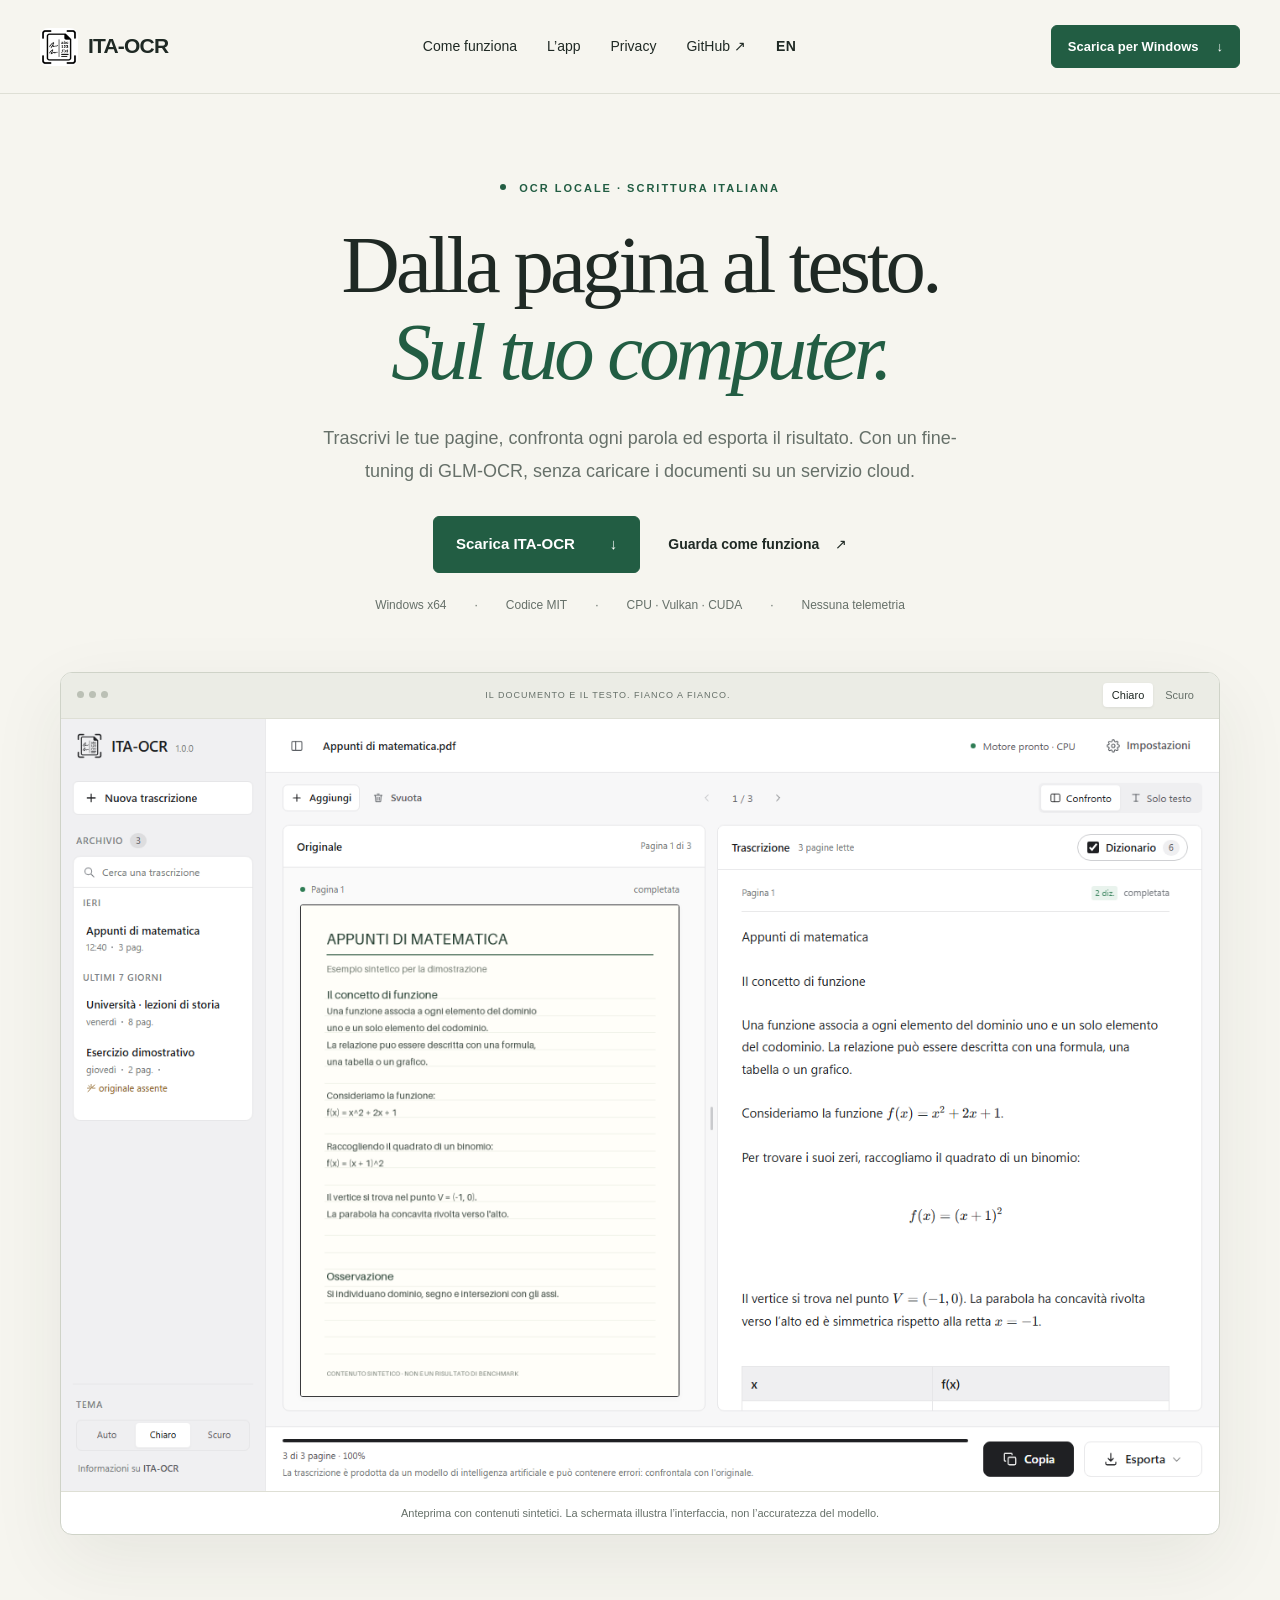
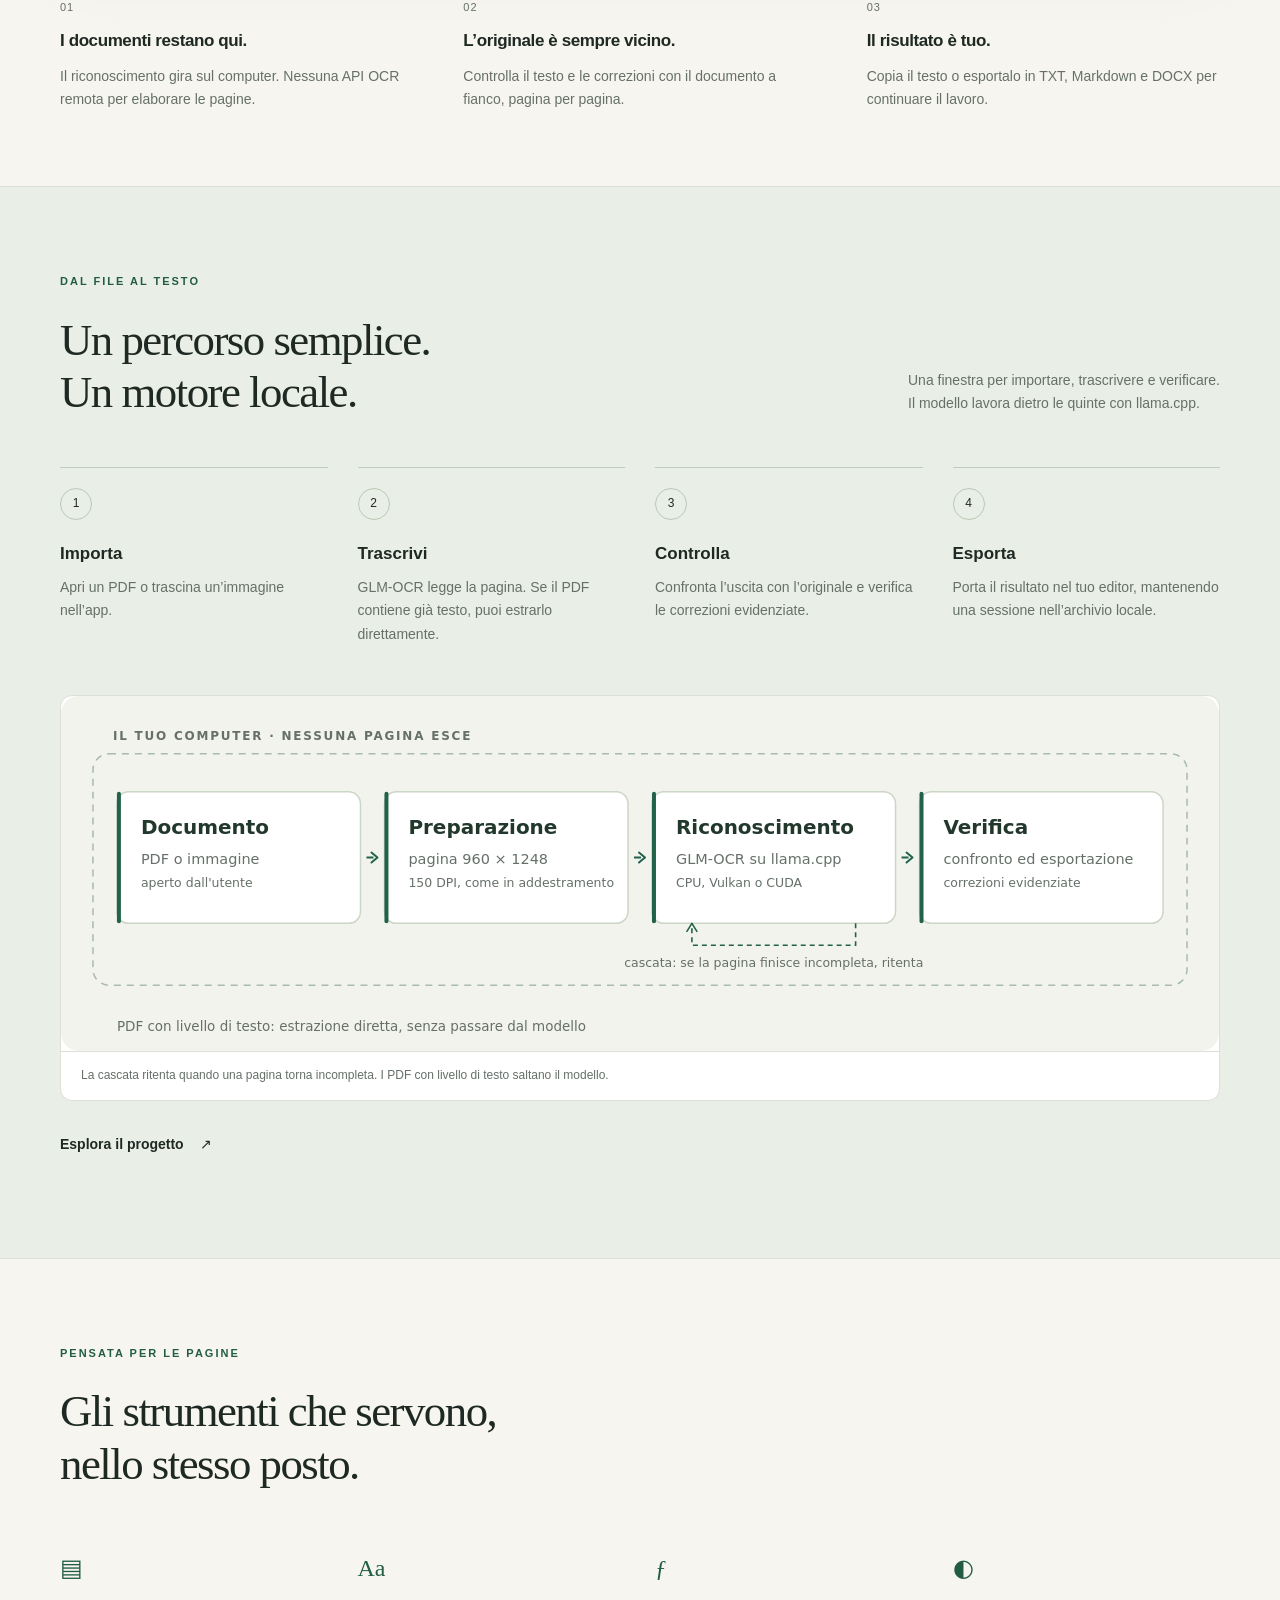
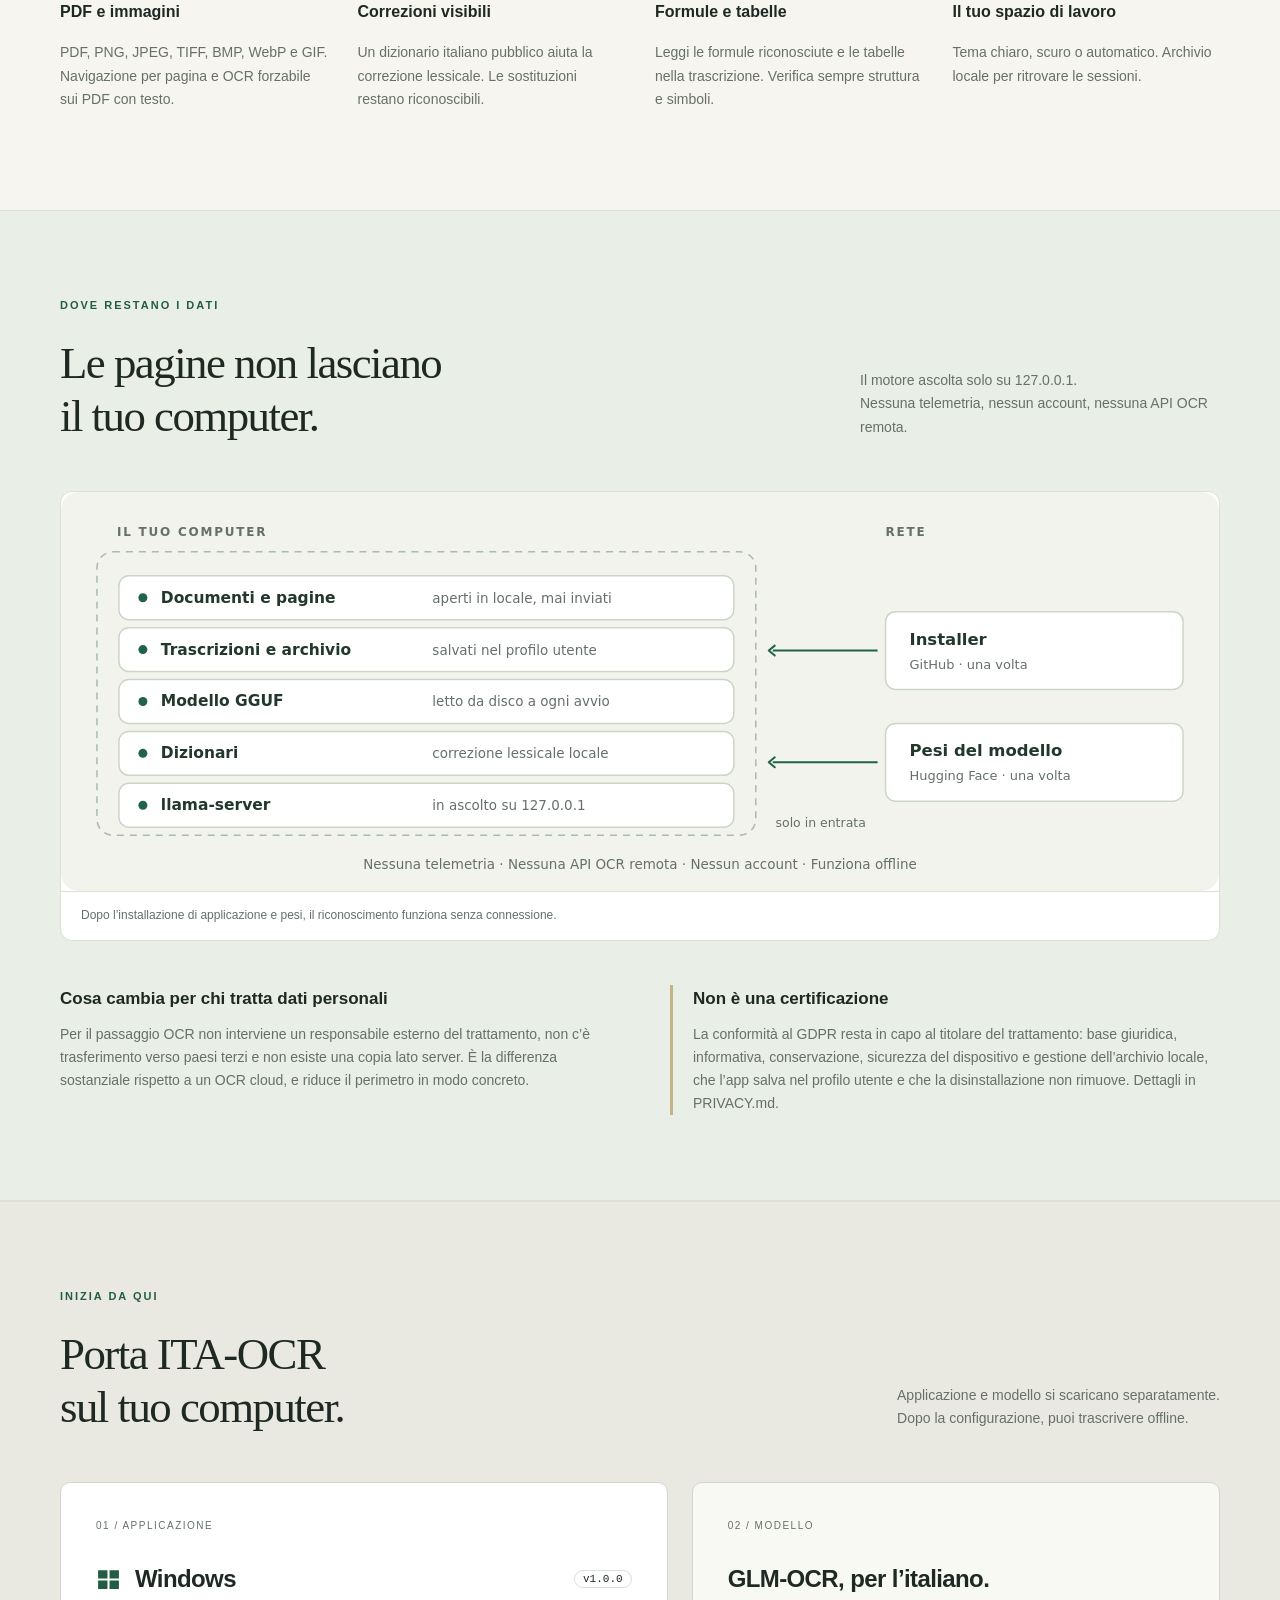
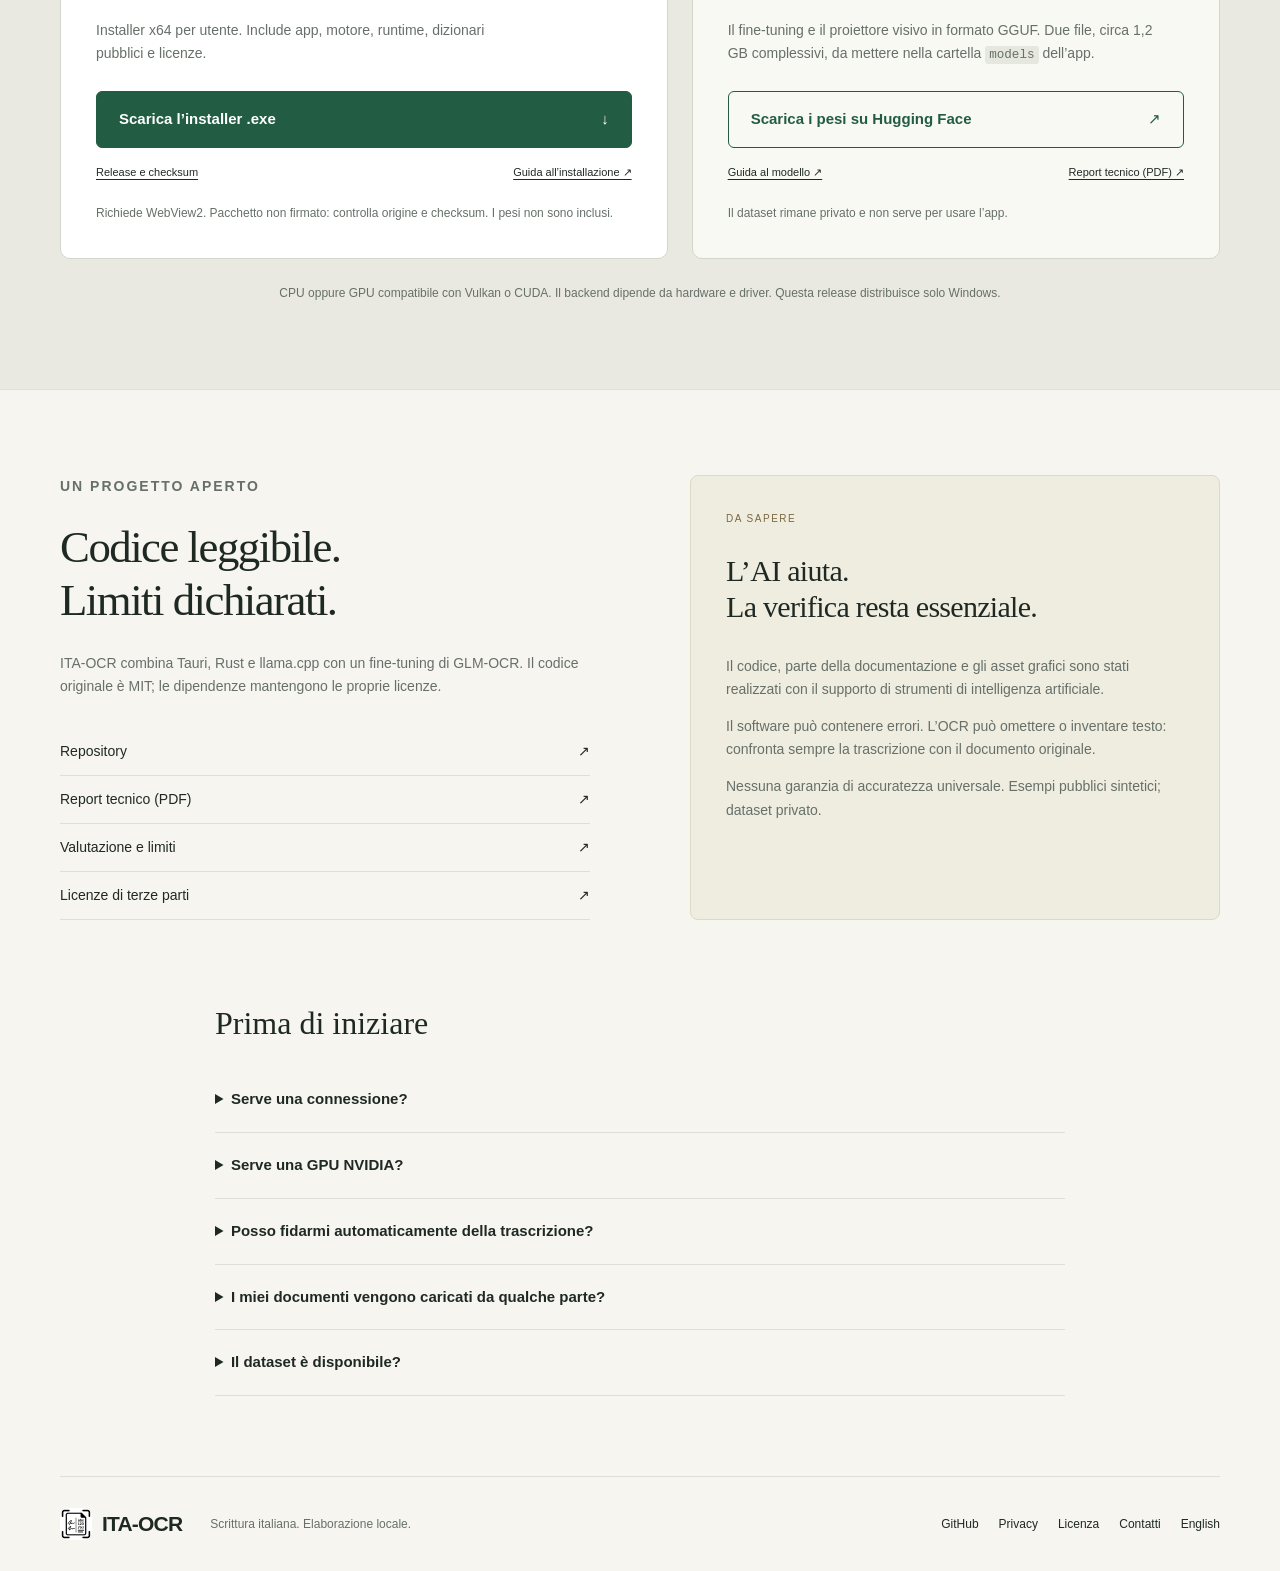
==== docs/index.html @ 2453d7a9 "Aggiunge l'inglese e gli schemi generati Ogni documento ha ora la lingua gemella. genera-diagrammi.p" ====
<!doctype html>
<html lang="it">
<head>
  <meta charset="utf-8">
  <meta name="viewport" content="width=device-width, initial-scale=1">
  <meta name="description" content="ITA-OCR trascrive la scrittura italiana sul tuo computer. App Windows, inferenza locale con GLM-OCR, confronto ed esportazione.">
  <meta name="theme-color" content="#f6f5ef">
  <meta property="og:title" content="ITA-OCR — Dalla pagina al testo">
  <meta property="og:description" content="OCR per la scrittura italiana. Elaborazione locale, confronto con l'originale e download Windows.">
  <meta property="og:image" content="https://GioOtto.github.io/ITA-OCR/assets/social.png">
  <meta property="og:type" content="website">
  <link rel="canonical" href="https://GioOtto.github.io/ITA-OCR/">
  <link rel="alternate" hreflang="it" href="https://GioOtto.github.io/ITA-OCR/">
  <link rel="alternate" hreflang="en" href="https://GioOtto.github.io/ITA-OCR/en/">
  <link rel="icon" type="image/png" href="assets/logo.png">
  <link rel="stylesheet" href="style.css">
  <title>ITA-OCR — Dalla pagina al testo</title>
  <script src="site.js" defer></script>
</head>
<body>
  <a class="skip" href="#contenuto">Vai al contenuto</a>
  <header class="header">
    <a class="brand" href="#" aria-label="ITA-OCR, inizio"><img src="assets/logo.png" width="38" height="38" alt="">ITA-OCR</a>
    <nav aria-label="Navigazione principale"><a href="#come-funziona">Come funziona</a><a href="#caratteristiche">L’app</a><a href="#privacy">Privacy</a><a href="https://github.com/GioOtto/ITA-OCR">GitHub <span aria-hidden="true">↗</span></a><a class="lingua" href="en/" hreflang="en" lang="en">EN</a></nav>
    <a class="button small" href="#download">Scarica per Windows <span aria-hidden="true">↓</span></a>
  </header>
  <main id="contenuto">
    <section class="hero wrap">
      <div class="eyebrow"><span class="dot"></span> OCR LOCALE · SCRITTURA ITALIANA</div>
      <h1>Dalla pagina al testo.<br><em>Sul tuo computer.</em></h1>
      <p class="intro">Trascrivi le tue pagine, confronta ogni parola ed esporta il risultato.
        Con un fine-tuning di GLM-OCR, senza caricare i documenti su un servizio cloud.</p>
      <div class="actions"><a class="button" href="#download">Scarica ITA-OCR <span aria-hidden="true">↓</span></a><a class="text-link" href="#come-funziona">Guarda come funziona <span aria-hidden="true">↗</span></a></div>
      <div class="hero-notes"><span>Windows x64</span><span>Codice MIT</span><span>CPU · Vulkan · CUDA</span><span>Nessuna telemetria</span></div>
      <figure class="showcase">
        <div class="frame-top"><span><i></i><i></i><i></i></span><span>IL DOCUMENTO E IL TESTO. FIANCO A FIANCO.</span><div class="theme-switch" role="group" aria-label="Tema della schermata"><button data-preview="light" aria-pressed="true">Chiaro</button><button data-preview="dark" aria-pressed="false">Scuro</button></div></div>
        <img id="app-preview" src="assets/app-light.png" width="1380" height="920" alt="Interfaccia ITA-OCR con un documento sintetico e la sua trascrizione affiancati" fetchpriority="high">
        <figcaption>Anteprima con contenuti sintetici. La schermata illustra l’interfaccia, non l’accuratezza del modello.</figcaption>
      </figure>
    </section>
    <section class="principles wrap" aria-label="In breve">
      <div><span class="number">01</span><h2>I documenti restano qui.</h2><p>Il riconoscimento gira sul computer. Nessuna API OCR remota per elaborare le pagine.</p></div>
      <div><span class="number">02</span><h2>L’originale è sempre vicino.</h2><p>Controlla il testo e le correzioni con il documento a fianco, pagina per pagina.</p></div>
      <div><span class="number">03</span><h2>Il risultato è tuo.</h2><p>Copia il testo o esportalo in TXT, Markdown e DOCX per continuare il lavoro.</p></div>
    </section>
    <section class="section process" id="come-funziona">
      <div class="wrap"><div class="section-heading"><div><p class="eyebrow">DAL FILE AL TESTO</p><h2>Un percorso semplice.<br>Un motore locale.</h2></div><p>Una finestra per importare, trascrivere e verificare.<br>Il modello lavora dietro le quinte con llama.cpp.</p></div>
      <ol class="steps"><li><span>1</span><h3>Importa</h3><p>Apri un PDF o trascina un’immagine nell’app.</p></li><li><span>2</span><h3>Trascrivi</h3><p>GLM-OCR legge la pagina. Se il PDF contiene già testo, puoi estrarlo direttamente.</p></li><li><span>3</span><h3>Controlla</h3><p>Confronta l’uscita con l’originale e verifica le correzioni evidenziate.</p></li><li><span>4</span><h3>Esporta</h3><p>Porta il risultato nel tuo editor, mantenendo una sessione nell’archivio locale.</p></li></ol>
      <figure class="schema">
        <img src="assets/pipeline-it-light.svg" width="1160" height="356" alt="Pipeline locale: documento, preparazione della pagina a 960 per 1248 punti, riconoscimento con GLM-OCR su llama.cpp con cascata di tentativi, verifica ed esportazione. Tutto avviene sul computer dell'utente." loading="lazy">
        <figcaption>La cascata ritenta quando una pagina torna incompleta. I PDF con livello di testo saltano il modello.</figcaption>
      </figure>
      <p style="margin-top:30px"><a class="text-link" href="https://github.com/GioOtto/ITA-OCR#come-funziona">Esplora il progetto <span aria-hidden="true">↗</span></a></p></div>
    </section>
    <section class="section wrap" id="caratteristiche">
      <div class="section-heading"><div><p class="eyebrow">PENSATA PER LE PAGINE</p><h2>Gli strumenti che servono,<br>nello stesso posto.</h2></div></div>
      <div class="features"><article><span class="feature-icon" aria-hidden="true">▤</span><h3>PDF e immagini</h3><p>PDF, PNG, JPEG, TIFF, BMP, WebP e GIF. Navigazione per pagina e OCR forzabile sui PDF con testo.</p></article><article><span class="feature-icon" aria-hidden="true">Aa</span><h3>Correzioni visibili</h3><p>Un dizionario italiano pubblico aiuta la correzione lessicale. Le sostituzioni restano riconoscibili.</p></article><article><span class="feature-icon" aria-hidden="true">ƒ</span><h3>Formule e tabelle</h3><p>Leggi le formule riconosciute e le tabelle nella trascrizione. Verifica sempre struttura e simboli.</p></article><article><span class="feature-icon" aria-hidden="true">◐</span><h3>Il tuo spazio di lavoro</h3><p>Tema chiaro, scuro o automatico. Archivio locale per ritrovare le sessioni.</p></article></div>
    </section>
    <section class="section privacy-section" id="privacy"><div class="wrap">
      <div class="section-heading"><div><p class="eyebrow">DOVE RESTANO I DATI</p><h2>Le pagine non lasciano<br>il tuo computer.</h2></div><p>Il motore ascolta solo su 127.0.0.1.<br>Nessuna telemetria, nessun account, nessuna API OCR remota.</p></div>
      <figure class="schema">
        <img src="assets/privacy-it-light.svg" width="1160" height="400" alt="Documenti, trascrizioni, archivio, modello GGUF e dizionari restano sul computer. Dalla rete arrivano soltanto l'installer da GitHub e i pesi del modello da Hugging Face, una volta sola." loading="lazy">
        <figcaption>Dopo l’installazione di applicazione e pesi, il riconoscimento funziona senza connessione.</figcaption>
      </figure>
      <div class="privacy-grid">
        <div><h3>Cosa cambia per chi tratta dati personali</h3><p>Per il passaggio OCR non interviene un responsabile esterno del trattamento, non c’è trasferimento verso paesi terzi e non esiste una copia lato server. È la differenza sostanziale rispetto a un OCR cloud, e riduce il perimetro in modo concreto.</p></div>
        <div class="nota"><h3>Non è una certificazione</h3><p>La conformità al GDPR resta in capo al titolare del trattamento: base giuridica, informativa, conservazione, sicurezza del dispositivo e gestione dell’archivio locale, che l’app salva nel profilo utente e che la disinstallazione non rimuove. Dettagli in <a href="https://github.com/GioOtto/ITA-OCR/blob/main/PRIVACY.md">PRIVACY.md</a>.</p></div>
      </div>
    </div></section>
    <section class="section download-section" id="download"><div class="wrap">
      <div class="section-heading"><div><p class="eyebrow">INIZIA DA QUI</p><h2>Porta ITA-OCR<br>sul tuo computer.</h2></div><p>Applicazione e modello si scaricano separatamente.<br>Dopo la configurazione, puoi trascrivere offline.</p></div>
      <div class="download-grid"><article class="download-card primary"><div class="card-label">01 / APPLICAZIONE</div><div class="platform"><svg viewBox="0 0 24 24" aria-hidden="true"><path d="M2 3h9v8H2zm11 0h9v8h-9zM2 13h9v8H2zm11 0h9v8h-9z"/></svg><h3>Windows</h3><span class="version">v1.0.0</span></div><p>Installer x64 per utente. Include app, motore, runtime, dizionari pubblici e licenze.</p><a class="button" href="https://github.com/GioOtto/ITA-OCR/releases/latest/download/ITA-OCR-setup_v1.0.0.exe">Scarica l’installer .exe <span aria-hidden="true">↓</span></a><div class="download-links"><a href="https://github.com/GioOtto/ITA-OCR/releases/latest">Release e checksum</a><a href="https://github.com/GioOtto/ITA-OCR/blob/main/docs/INSTALLAZIONE.md">Guida all’installazione ↗</a></div><p class="fine-print">Richiede WebView2. Pacchetto non firmato: controlla origine e checksum. I pesi non sono inclusi.</p></article>
      <article class="download-card"><div class="card-label">02 / MODELLO</div><h3>GLM-OCR, per l’italiano.</h3><p>Il fine-tuning e il proiettore visivo in formato GGUF. Due file, circa 1,2 GB complessivi, da mettere nella cartella <code>models</code> dell’app.</p><a class="button outline" href="https://huggingface.co/ueuegio/ITA-OCR">Scarica i pesi su Hugging Face <span aria-hidden="true">↗</span></a><div class="download-links"><a href="https://github.com/GioOtto/ITA-OCR/blob/main/docs/MODELLO.md">Guida al modello ↗</a><a href="https://github.com/GioOtto/ITA-OCR/blob/main/docs/assets/ITA-OCR-report-tecnico.pdf">Report tecnico (PDF) ↗</a></div><p class="fine-print">Il dataset rimane privato e non serve per usare l’app.</p></article></div>
      <p class="system-note">CPU oppure GPU compatibile con Vulkan o CUDA. Il backend dipende da hardware e driver. Questa release distribuisce solo Windows.</p>
    </div></section>
    <section class="section wrap research"><div><p class="eyebrow">UN PROGETTO APERTO</p><h2>Codice leggibile.<br>Limiti dichiarati.</h2><p>ITA-OCR combina Tauri, Rust e llama.cpp con un fine-tuning di GLM-OCR. Il codice originale è MIT; le dipendenze mantengono le proprie licenze.</p><div class="resource-links"><a href="https://github.com/GioOtto/ITA-OCR">Repository <span>↗</span></a><a href="https://github.com/GioOtto/ITA-OCR/blob/main/docs/assets/ITA-OCR-report-tecnico.pdf">Report tecnico (PDF) <span>↗</span></a><a href="https://github.com/GioOtto/ITA-OCR/blob/main/BENCHMARKS.md">Valutazione e limiti <span>↗</span></a><a href="https://github.com/GioOtto/ITA-OCR/blob/main/TERZE-PARTI.md">Licenze di terze parti <span>↗</span></a></div></div><aside class="caveat"><span class="card-label">DA SAPERE</span><h3>L’AI aiuta.<br>La verifica resta essenziale.</h3><p>Il codice, parte della documentazione e gli asset grafici sono stati realizzati con il supporto di strumenti di intelligenza artificiale.</p><p>Il software può contenere errori. L’OCR può omettere o inventare testo: confronta sempre la trascrizione con il documento originale.</p><p class="fine-print">Nessuna garanzia di accuratezza universale. Esempi pubblici sintetici; dataset privato.</p></aside></section>
    <section class="faq wrap"><h2>Prima di iniziare</h2><details><summary>Serve una connessione?</summary><p>Per scaricare applicazione e pesi sì. Per elaborare i documenti con tutti i componenti installati, no. L’app esegue il riconoscimento localmente.</p></details><details><summary>Serve una GPU NVIDIA?</summary><p>No. Il motore può usare Vulkan su GPU compatibili oppure CPU. CUDA è un’opzione per hardware NVIDIA. Le prestazioni dipendono dalla configurazione.</p></details><details><summary>Posso fidarmi automaticamente della trascrizione?</summary><p>No. Scrittura difficile, formule e impaginazioni complesse possono causare errori. L’interfaccia affianca il risultato all’originale proprio per agevolare la verifica.</p></details><details><summary>I miei documenti vengono caricati da qualche parte?</summary><p>No. Il riconoscimento avviene sul computer e il motore ascolta solo sull’indirizzo di loopback. La rete serve a scaricare applicazione e pesi, una volta sola.</p></details><details><summary>Il dataset è disponibile?</summary><p>No. Il dataset resta privato e non è incluso nei download. Il codice dell’app e i pesi del modello hanno canali di distribuzione separati.</p></details></section>
  </main>
  <footer class="footer wrap"><a class="brand" href="#"><img src="assets/logo.png" alt="" width="32" height="32">ITA-OCR</a><p>Scrittura italiana. Elaborazione locale.</p><nav aria-label="Risorse"><a href="https://github.com/GioOtto/ITA-OCR">GitHub</a><a href="https://github.com/GioOtto/ITA-OCR/blob/main/PRIVACY.md">Privacy</a><a href="https://github.com/GioOtto/ITA-OCR/blob/main/LICENSE">Licenza</a><a href="mailto:giorgio.ottoboni@proton.me">Contatti</a><a href="en/" hreflang="en" lang="en">English</a></nav></footer>
</body>
</html>
---- docs/style.css ----
@charset "UTF-8";
:root{color-scheme:light;--paper:#f6f5ef;--ink:#1f2924;--muted:#667069;--green:#225d43;--line:#dedfd5;--white:#fff;--pale:#e9eee6;font-family:Inter,"Segoe UI",Arial,sans-serif;font-synthesis:none;scroll-behavior:smooth}
*{box-sizing:border-box}body{margin:0;background:var(--paper);color:var(--ink);line-height:1.65}a{color:inherit;text-decoration:none}a:hover{text-decoration:underline;text-underline-offset:4px}button{font:inherit;cursor:pointer}img{max-width:100%;height:auto}button:focus-visible,a:focus-visible,summary:focus-visible{outline:3px solid #bf7b2d;outline-offset:5px}.wrap{width:min(1160px,calc(100% - 64px));margin-inline:auto}.skip{position:absolute;left:20px;top:-100px;background:white;padding:10px;z-index:10}.skip:focus{top:10px}.header{max-width:1360px;padding:25px 40px;margin:auto;display:flex;align-items:center;justify-content:space-between;gap:24px;border-bottom:1px solid var(--line)}.brand{font-size:21px;font-weight:700;letter-spacing:-.8px;display:flex;align-items:center;gap:10px}.brand img{border-radius:8px}.header nav{display:flex;gap:30px;font-size:14px}.button{display:inline-flex;align-items:center;justify-content:space-between;gap:35px;background:var(--green);border:1px solid var(--green);border-radius:6px;padding:15px 22px;color:white;font-weight:600;font-size:15px;transition:background .2s,transform .2s}.button:hover{background:#174831;text-decoration:none;transform:translateY(-1px)}.button.small{padding:10px 16px;font-size:13px;gap:18px}.button.outline{background:transparent;color:var(--green)}.button.outline:hover{background:var(--pale)}.hero{padding-top:85px;text-align:center}.eyebrow{font-size:11px;font-weight:650;letter-spacing:2px;margin:0 0 23px;color:var(--green)}.dot{display:inline-block;width:6px;height:6px;background:var(--green);border-radius:50%;margin-right:8px;vertical-align:2px}h1,h2,h3,p{margin-top:0}h1{font-family:Georgia,"Times New Roman",serif;font-size:clamp(48px,6.3vw,82px);font-weight:400;letter-spacing:-3.8px;line-height:1.09;margin-bottom:26px}h1 em{font-weight:400;color:var(--green)}.intro{font-size:18px;line-height:1.8;max-width:650px;margin:0 auto 29px;color:var(--muted)}.actions{display:flex;gap:28px;justify-content:center;align-items:center}.text-link{font-size:14px;font-weight:600}.text-link span{margin-left:12px}.hero-notes{display:flex;justify-content:center;gap:28px;margin-top:23px;font-size:12px;color:var(--muted)}.hero-notes span+span:before{content:"·";margin-right:28px}.showcase{margin:56px 0 0;position:relative;box-shadow:0 25px 75px #24392b13;background:white;border:1px solid #cfd3c8;border-radius:12px;overflow:hidden;text-align:left}.frame-top{min-height:46px;display:flex;align-items:center;justify-content:space-between;padding:10px 16px;background:#ebece5;border-bottom:1px solid var(--line);font-size:9px;letter-spacing:1px;color:var(--muted);gap:12px}.frame-top i{display:inline-block;height:7px;width:7px;border-radius:50%;background:#bbc0b5;margin-right:5px}.theme-switch{display:flex;gap:3px}.theme-switch button{background:transparent;border:0;border-radius:4px;font-size:11px;padding:3px 9px;color:var(--muted)}.theme-switch button[aria-pressed=true]{background:white;color:var(--ink);box-shadow:0 1px 3px #0001}.showcase>img{width:100%;display:block}.showcase figcaption{text-align:center;padding:12px 20px;font-size:11px;color:var(--muted);border-top:1px solid var(--line)}.principles{display:grid;grid-template-columns:repeat(3,1fr);gap:50px;padding-top:58px;padding-bottom:75px}.number{font-size:11px;letter-spacing:1px;color:var(--muted)}.principles h2{font-size:17px;letter-spacing:-.4px;margin:8px 0 10px}.principles p{font-size:14px;color:var(--muted);margin-bottom:0}.section{padding-block:85px}.process{background:var(--pale);border-block:1px solid #dbe1d6}.section-heading{display:flex;align-items:flex-end;justify-content:space-between;gap:40px;margin-bottom:48px}.section-heading h2,.research h2{font:400 clamp(32px,3.5vw,46px)/1.18 Georgia,serif;letter-spacing:-1.5px;margin:0}.section-heading p:not(.eyebrow){font-size:14px;color:var(--muted);max-width:360px;margin-bottom:4px}.steps{list-style:none;padding:0;margin:0 0 35px;display:grid;grid-template-columns:repeat(4,1fr);gap:30px}.steps li{border-top:1px solid #bfcbbc;padding-top:20px}.steps span{display:grid;place-items:center;width:32px;height:32px;border:1px solid #bbc9b7;border-radius:50%;font-size:12px;margin-bottom:20px}.steps h3{font-size:17px;margin-bottom:8px}.steps p{font-size:14px;color:var(--muted)}.features{display:grid;grid-template-columns:repeat(4,1fr);gap:30px}.features article{padding-top:10px}.feature-icon{font-size:24px;color:var(--green);font-family:Georgia,serif;display:block;height:50px}.features h3{font-size:16px}.features p{font-size:14px;color:var(--muted)}.download-section{background:#eae9e1;border-block:1px solid var(--line)}.download-grid{display:grid;grid-template-columns:1.15fr 1fr;gap:24px}.download-card{background:#f9f9f3;border:1px solid #d2d7cc;border-radius:10px;padding:35px;display:flex;flex-direction:column;align-items:flex-start}.download-card.primary{background:white}.card-label{font-size:10px;letter-spacing:1.5px;color:var(--muted);margin-bottom:25px}.platform{display:flex;align-items:center;gap:14px;margin-bottom:20px;width:100%}.platform svg{width:25px;fill:var(--green)}.download-card h3{font-size:24px;letter-spacing:-.6px;margin-bottom:20px}.platform h3{margin:0}.version{font:11px monospace;margin-left:auto;border:1px solid var(--line);padding:2px 8px;border-radius:20px}.download-card>p:not(.fine-print){font-size:14px;color:var(--muted);max-width:430px;margin-bottom:25px}.download-card .button{width:100%;margin-top:auto}.download-links{font-size:11px;display:flex;justify-content:space-between;gap:10px;width:100%;margin-top:15px;text-decoration:underline;text-underline-offset:3px}.fine-print{font-size:12px;color:var(--muted);line-height:1.7}.download-card .fine-print{margin-top:22px;margin-bottom:0}.system-note{font-size:12px;text-align:center;color:var(--muted);margin:25px 0 0}.research{display:grid;grid-template-columns:1fr 1fr;gap:100px}.research h2{margin-bottom:25px}.research p{font-size:14px;color:var(--muted)}.resource-links{margin-top:30px}.resource-links a{display:flex;justify-content:space-between;padding:12px 0;border-bottom:1px solid var(--line);font-size:14px}.caveat{padding:35px;background:#efece0;border:1px solid #ded8c6;border-radius:8px}.caveat .card-label{display:block;color:#7a6940}.caveat h3{font:400 30px/1.2 Georgia,serif;letter-spacing:-.7px}.faq{padding-bottom:80px;max-width:850px}.faq h2{font:400 32px Georgia,serif;margin-bottom:25px}.faq details{border-bottom:1px solid var(--line);padding:20px 0}.faq summary{cursor:pointer;font-size:15px;font-weight:600}.faq details p{margin:16px 0 0;color:var(--muted);font-size:14px}.footer{display:flex;align-items:center;gap:28px;padding-block:30px;border-top:1px solid var(--line);font-size:12px}.footer p{color:var(--muted);margin:0}.footer nav{margin-left:auto;display:flex;gap:20px}code{font-size:.9em;background:#e6e8df;border-radius:3px;padding:2px 4px}
@media(max-width:850px){.header{padding:20px 24px}.header nav{gap:18px}.header .small{display:none}.wrap{width:calc(100% - 40px)}.hero{padding-top:60px}h1{letter-spacing:-2px}.section-heading{align-items:flex-start;flex-direction:column;gap:24px}.section{padding-block:60px}.principles{gap:25px}.steps,.features{grid-template-columns:repeat(2,1fr)}.research{gap:35px}.download-card{padding:25px}.footer{flex-wrap:wrap}.footer nav{margin-left:0;width:100%}}
@media(max-width:560px){.header nav a:first-child{display:none}.header nav{font-size:12px;gap:16px}.brand{font-size:19px}.hero{padding-top:44px}h1{font-size:46px}.intro{font-size:16px}.actions{flex-direction:column;gap:18px}.hero-notes{gap:12px;font-size:10px}.hero-notes span+span:before{margin-right:12px}.frame-top>span:nth-child(2){display:none}.showcase{margin-top:36px}.showcase figcaption{font-size:10px}.principles{grid-template-columns:1fr;gap:25px;padding-block:38px}.principles>div{border-bottom:1px solid var(--line);padding-bottom:20px}.download-grid,.research{grid-template-columns:1fr}.steps,.features{gap:20px}.download-card .button{font-size:13px;padding:13px 15px;gap:15px}.section-heading h2,.research h2{font-size:35px}.footer nav{flex-wrap:wrap}.caveat{padding:26px}}
@media(prefers-reduced-motion:reduce){:root{scroll-behavior:auto}.button{transition:none}}
.schema{margin:0;border:1px solid var(--line);border-radius:12px;overflow:hidden;background:var(--white)}
.schema img{display:block;width:100%}
.schema figcaption{padding:14px 20px;font-size:12px;color:var(--muted);border-top:1px solid var(--line)}
.privacy-section{background:var(--pale);border-block:1px solid #dbe1d6}
.privacy-grid{display:grid;grid-template-columns:1fr 1fr;gap:60px;margin-top:44px;align-items:start}
.privacy-grid h3{font-size:17px;margin:0 0 10px}
.privacy-grid p{font-size:14px;color:var(--muted);margin-bottom:0}
.privacy-grid .nota{border-left:3px solid #c3b48a;padding-left:20px}
.lingua{font-weight:600;letter-spacing:.5px}
@media(max-width:850px){.privacy-grid{grid-template-columns:1fr;gap:28px}}
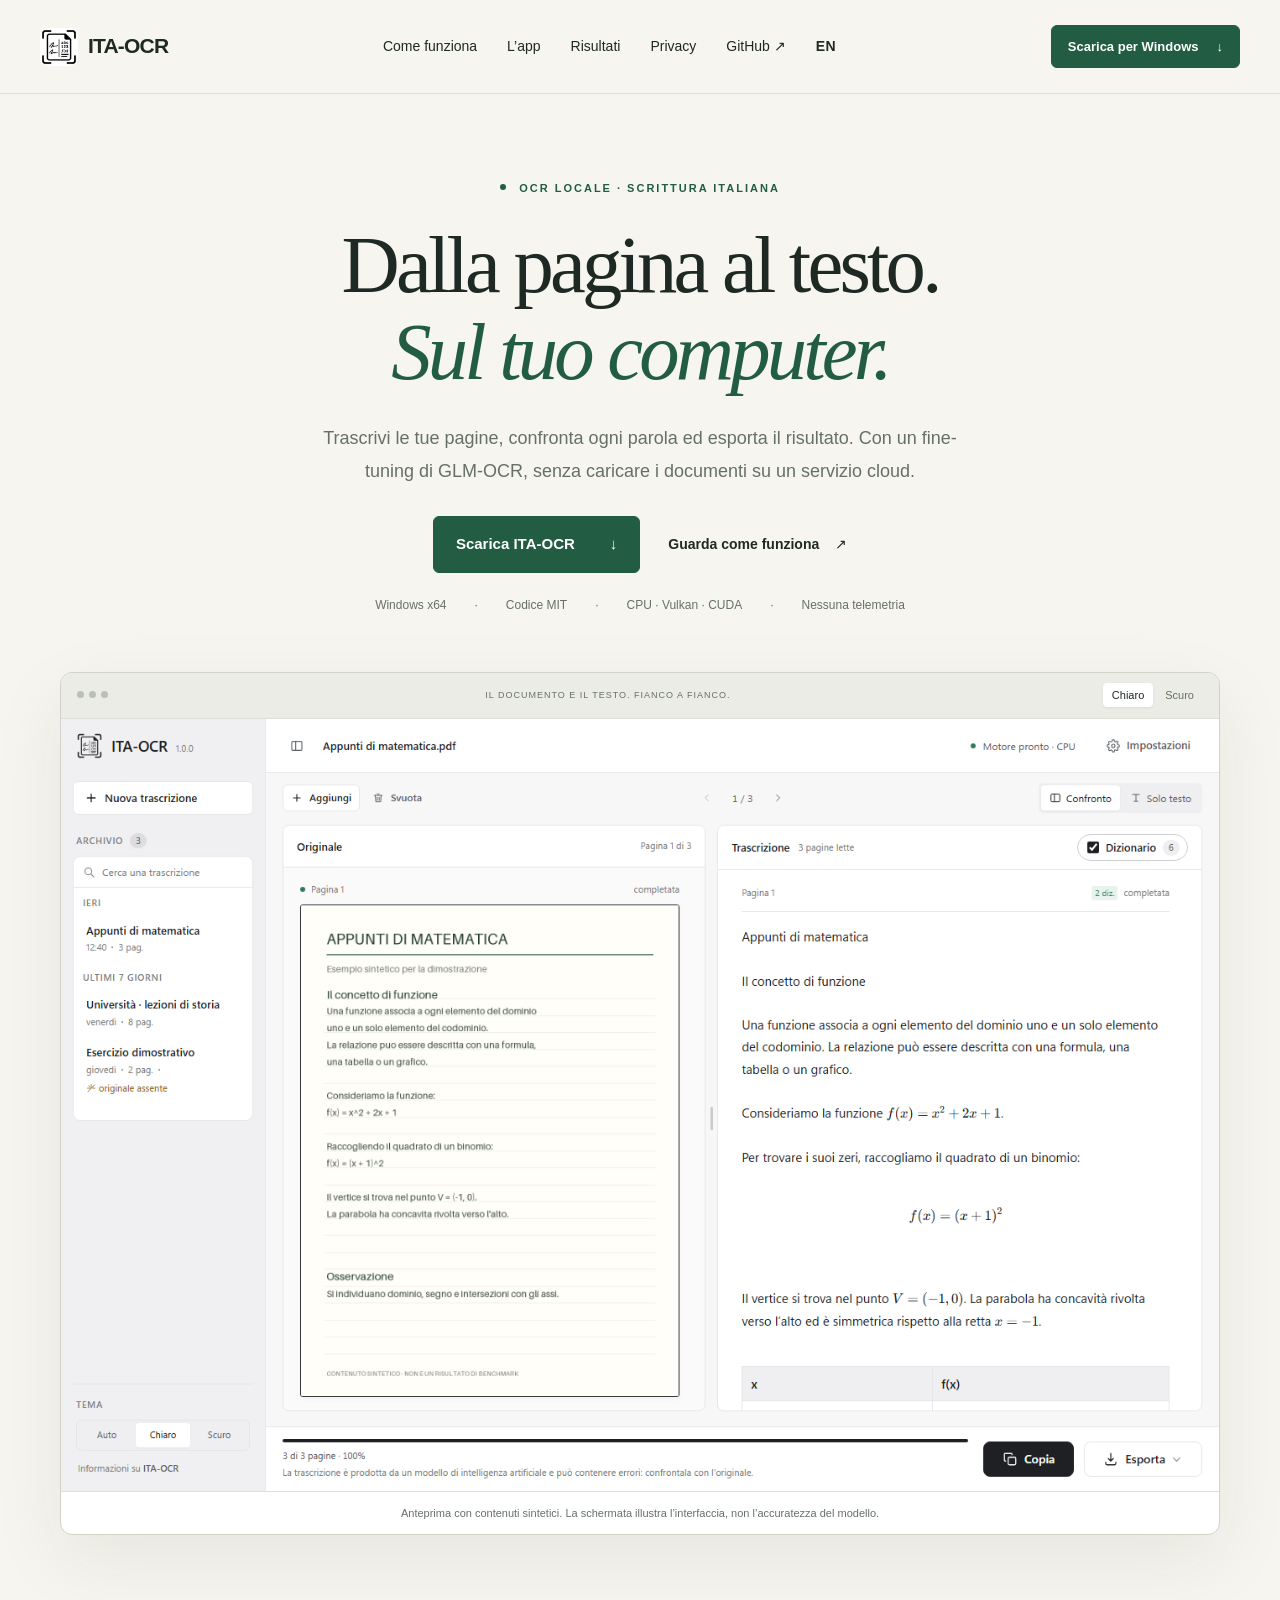
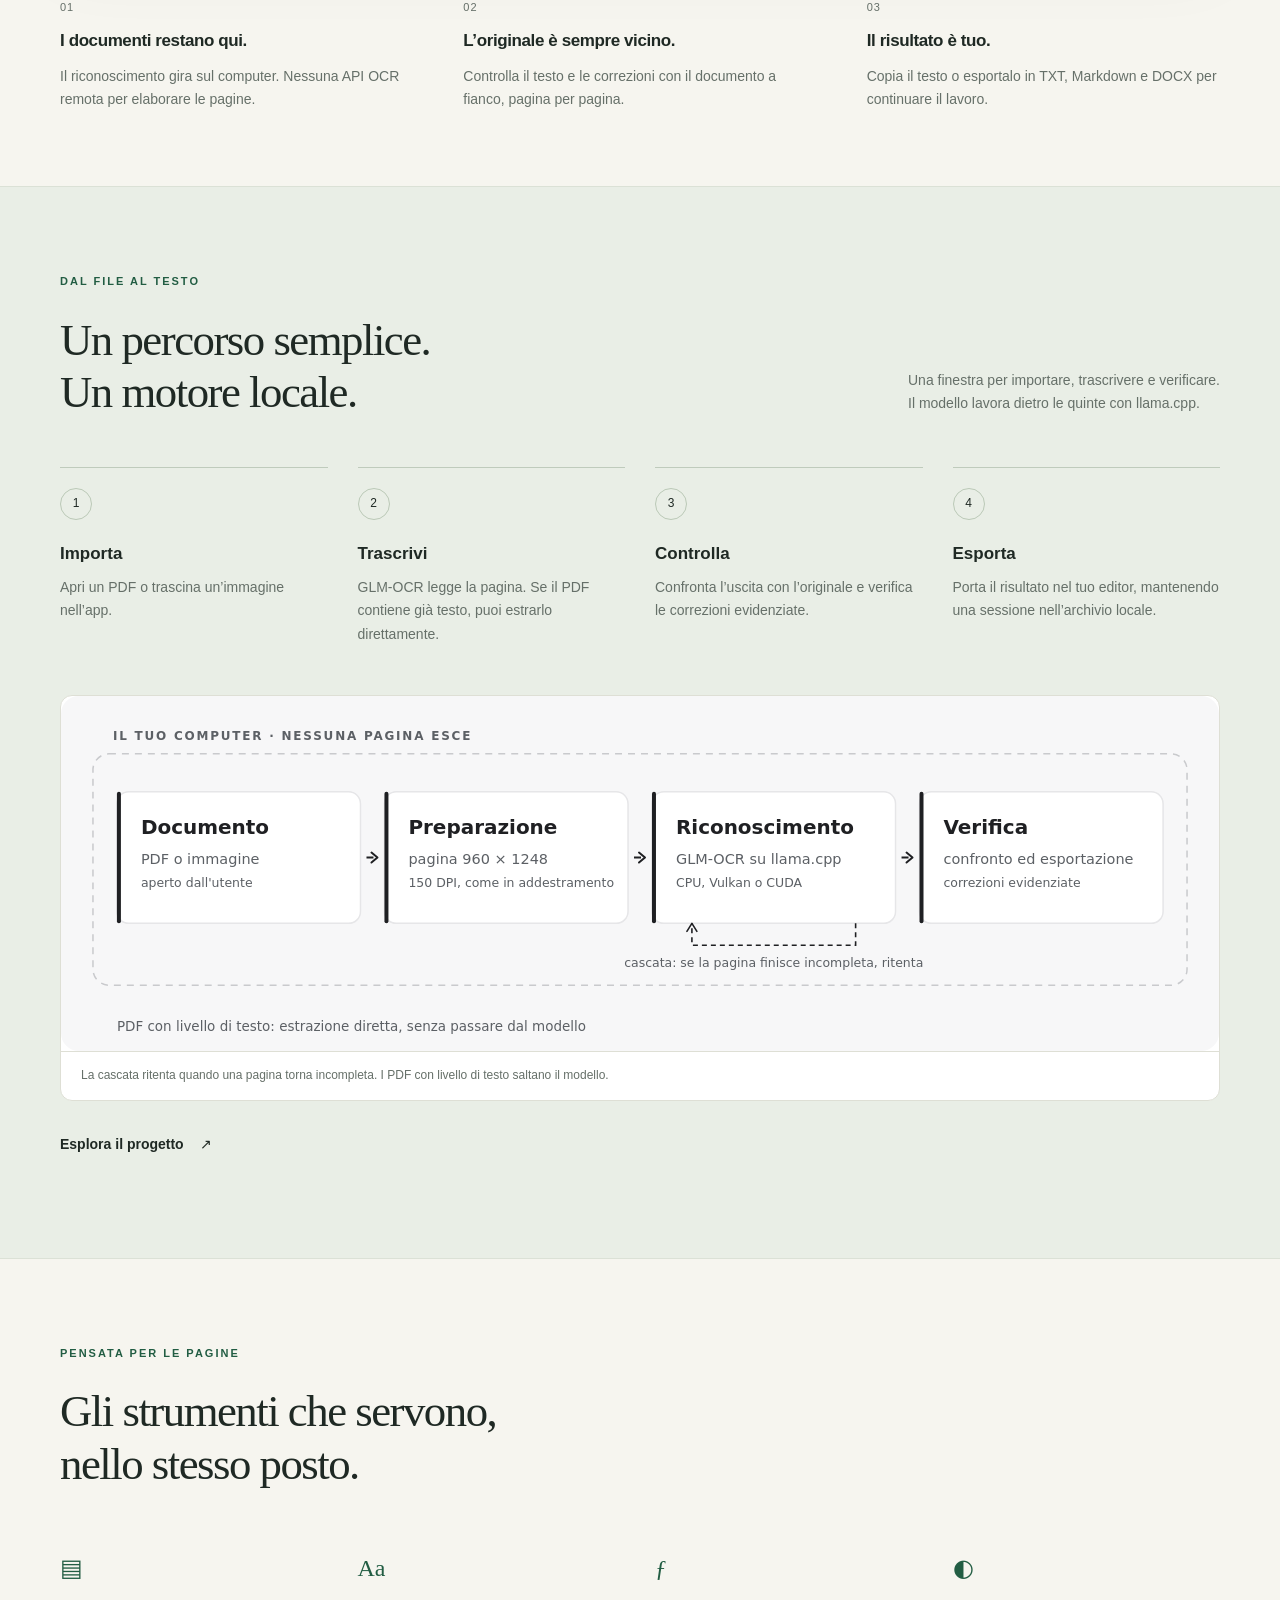
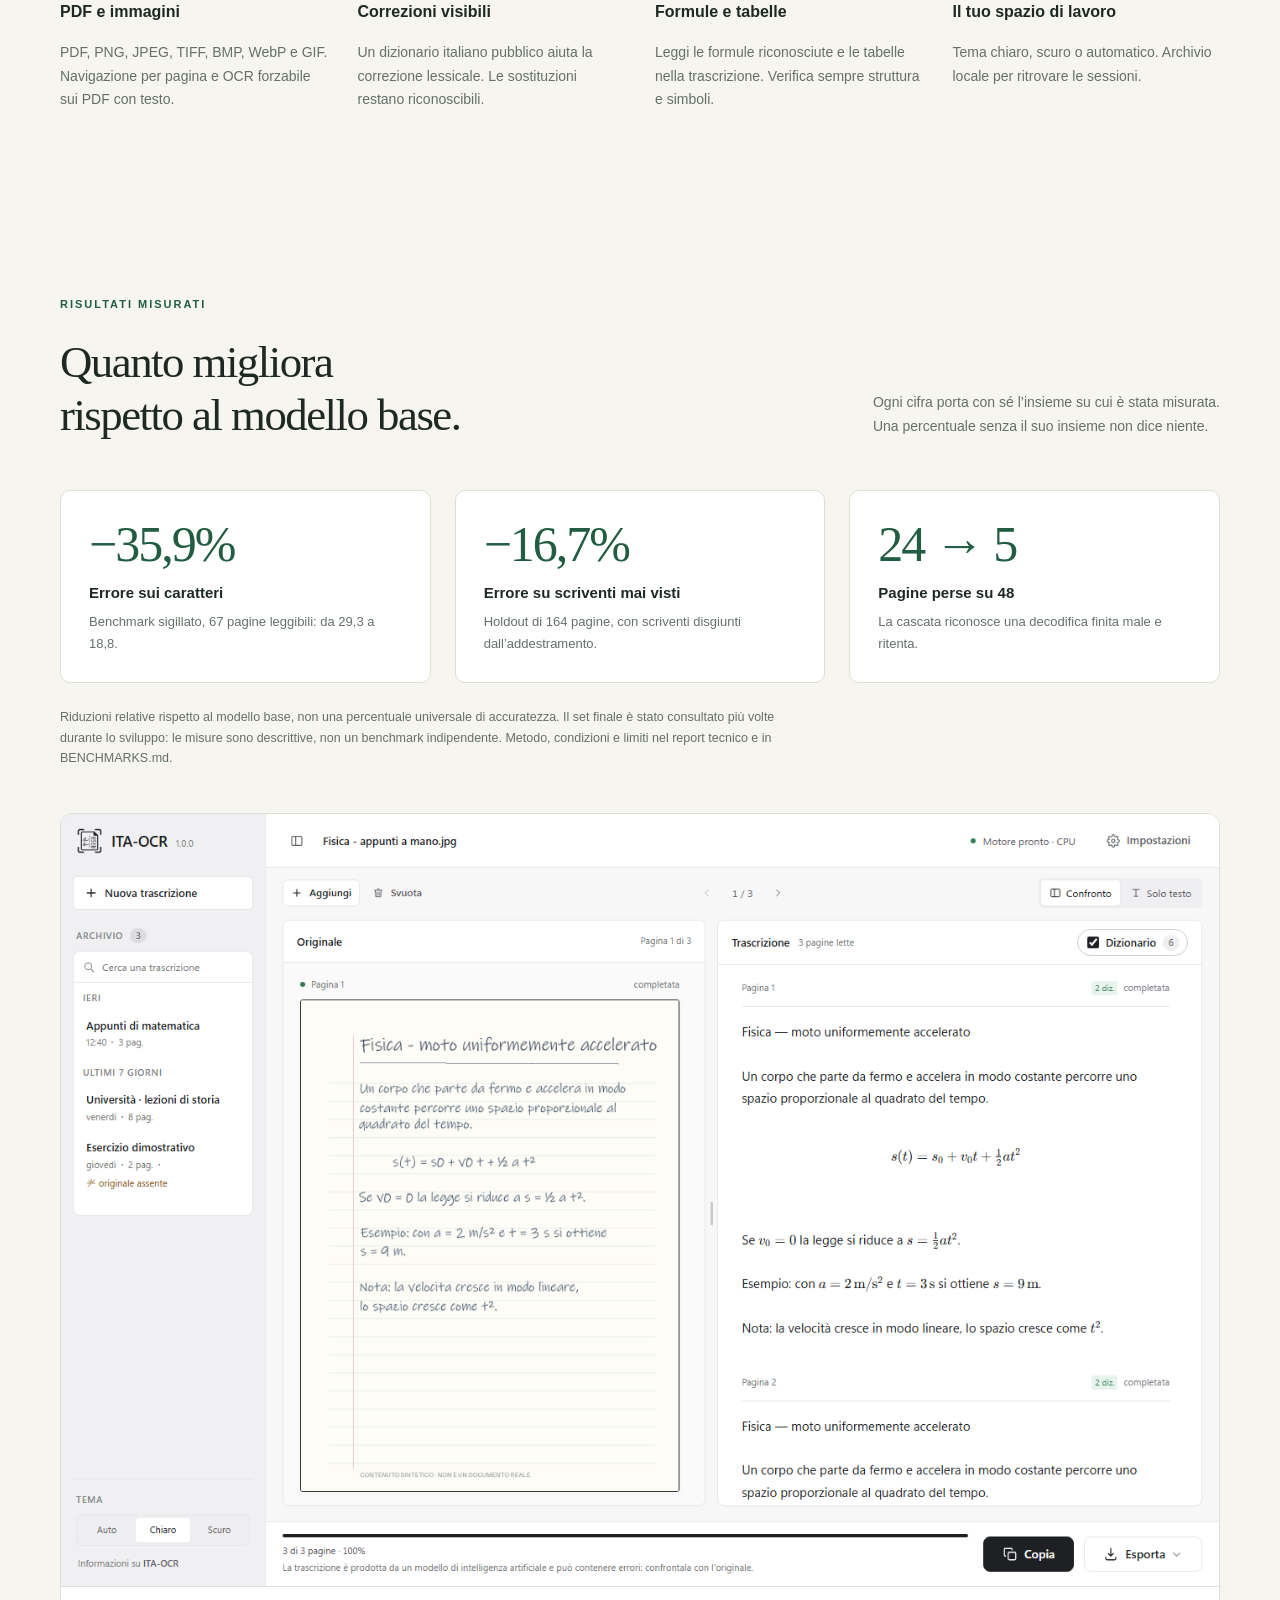
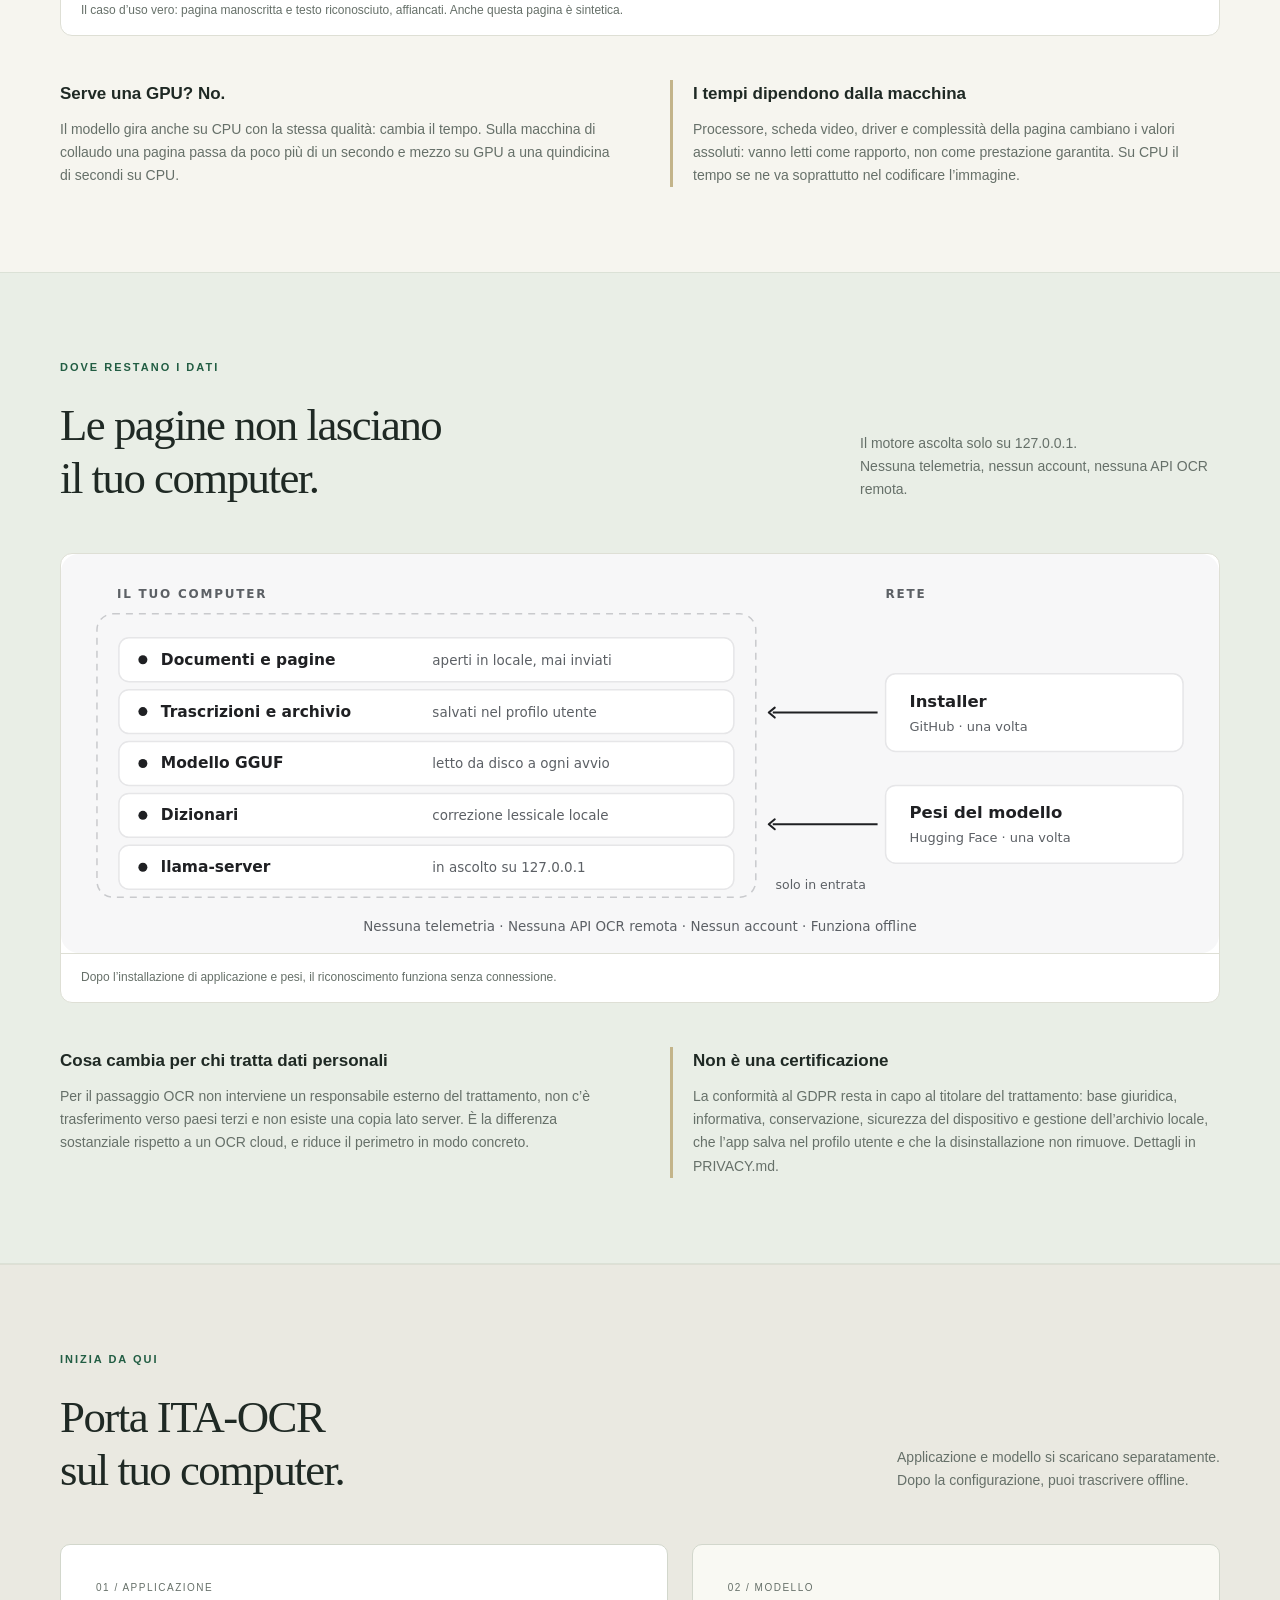
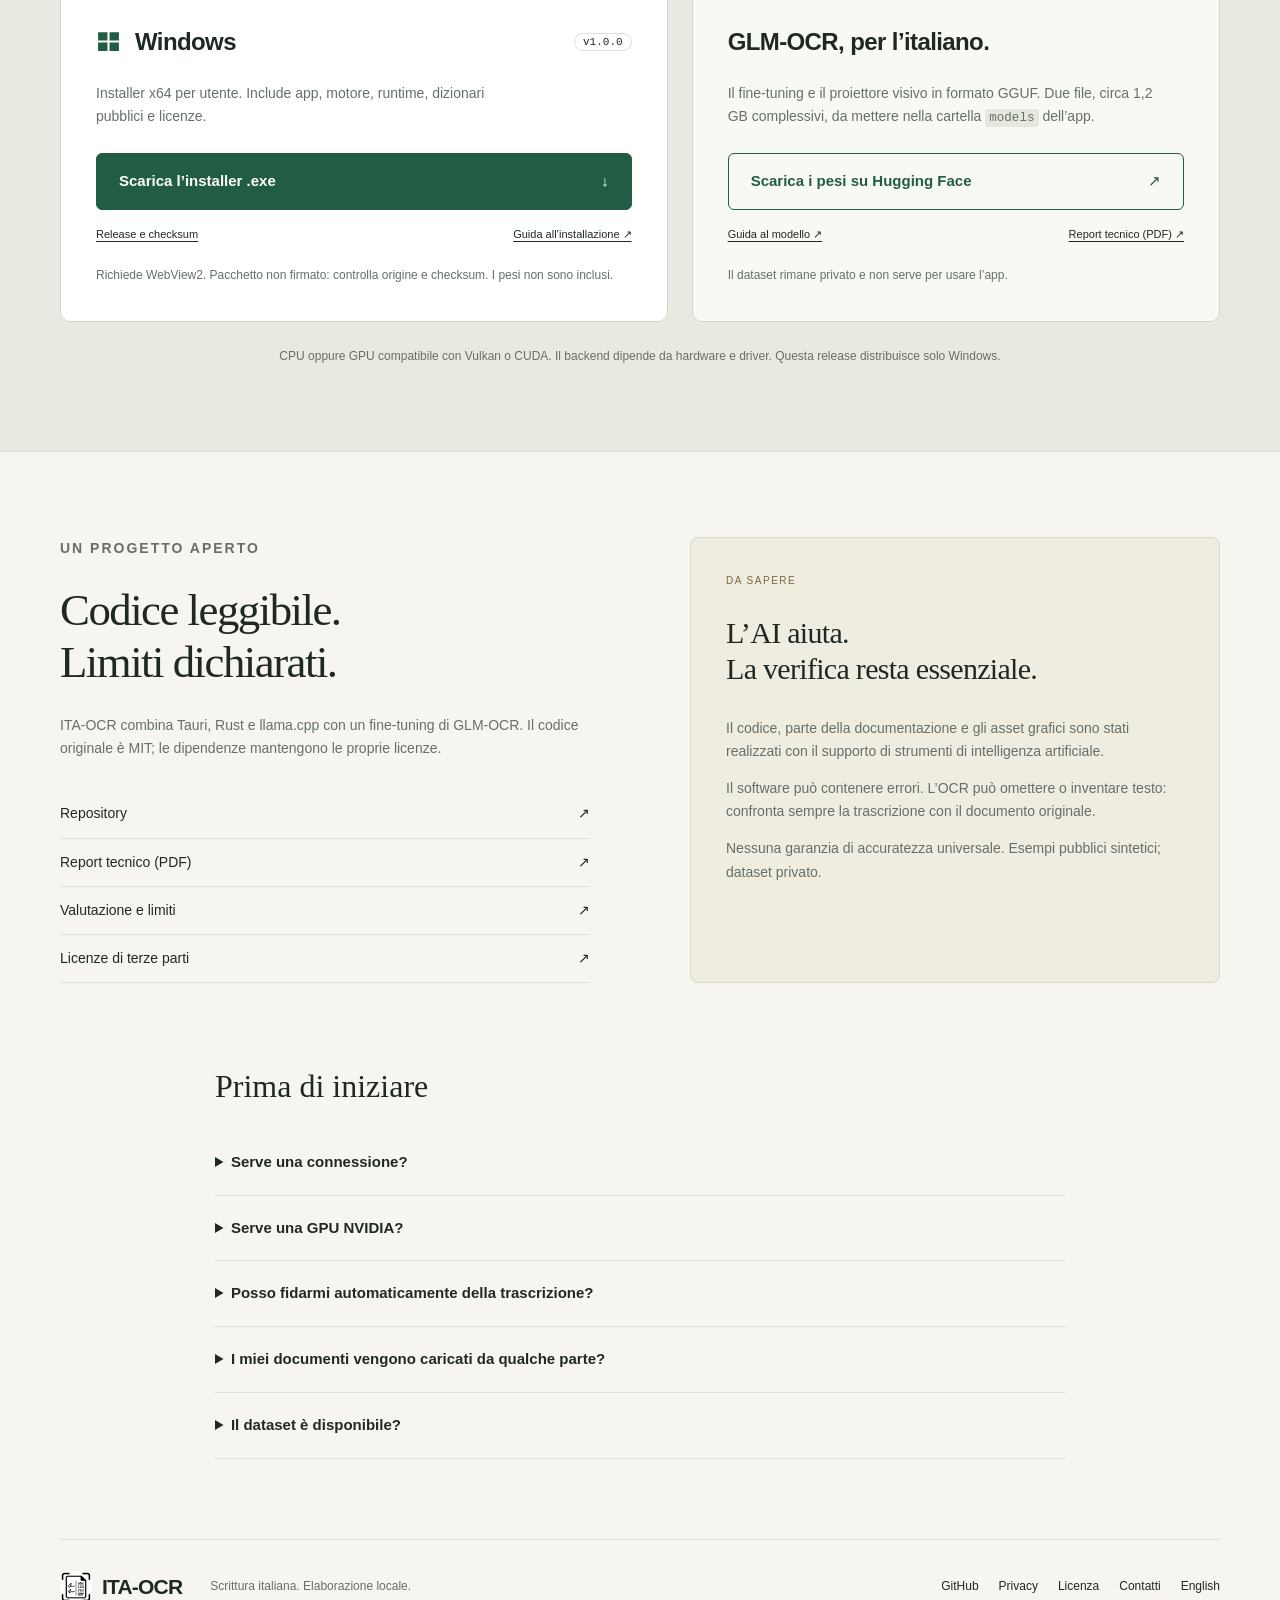
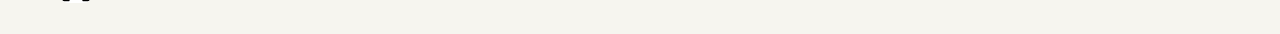
==== commit 04ec084c: "Sposta le guide in docs/ e pubblica i risultati La radice teneva dodici file Markdown, ora solo LICE" ====
--- a/docs/index.html
+++ b/docs/index.html
@@ -21,7 +21,7 @@
   <a class="skip" href="#contenuto">Vai al contenuto</a>
   <header class="header">
     <a class="brand" href="#" aria-label="ITA-OCR, inizio"><img src="assets/logo.png" width="38" height="38" alt="">ITA-OCR</a>
-    <nav aria-label="Navigazione principale"><a href="#come-funziona">Come funziona</a><a href="#caratteristiche">L’app</a><a href="#privacy">Privacy</a><a href="https://github.com/GioOtto/ITA-OCR">GitHub <span aria-hidden="true">↗</span></a><a class="lingua" href="en/" hreflang="en" lang="en">EN</a></nav>
+    <nav aria-label="Navigazione principale"><a href="#come-funziona">Come funziona</a><a href="#caratteristiche">L’app</a><a href="#risultati">Risultati</a><a href="#privacy">Privacy</a><a href="https://github.com/GioOtto/ITA-OCR">GitHub <span aria-hidden="true">↗</span></a><a class="lingua" href="en/" hreflang="en" lang="en">EN</a></nav>
     <a class="button small" href="#download">Scarica per Windows <span aria-hidden="true">↓</span></a>
   </header>
   <main id="contenuto">
@@ -56,6 +56,23 @@
       <div class="section-heading"><div><p class="eyebrow">PENSATA PER LE PAGINE</p><h2>Gli strumenti che servono,<br>nello stesso posto.</h2></div></div>
       <div class="features"><article><span class="feature-icon" aria-hidden="true">▤</span><h3>PDF e immagini</h3><p>PDF, PNG, JPEG, TIFF, BMP, WebP e GIF. Navigazione per pagina e OCR forzabile sui PDF con testo.</p></article><article><span class="feature-icon" aria-hidden="true">Aa</span><h3>Correzioni visibili</h3><p>Un dizionario italiano pubblico aiuta la correzione lessicale. Le sostituzioni restano riconoscibili.</p></article><article><span class="feature-icon" aria-hidden="true">ƒ</span><h3>Formule e tabelle</h3><p>Leggi le formule riconosciute e le tabelle nella trascrizione. Verifica sempre struttura e simboli.</p></article><article><span class="feature-icon" aria-hidden="true">◐</span><h3>Il tuo spazio di lavoro</h3><p>Tema chiaro, scuro o automatico. Archivio locale per ritrovare le sessioni.</p></article></div>
     </section>
+    <section class="section wrap" id="risultati">
+      <div class="section-heading"><div><p class="eyebrow">RISULTATI MISURATI</p><h2>Quanto migliora<br>rispetto al modello base.</h2></div><p>Ogni cifra porta con sé l’insieme su cui è stata misurata.<br>Una percentuale senza il suo insieme non dice niente.</p></div>
+      <div class="numeri">
+        <div><span class="cifra">−35,9%</span><h3>Errore sui caratteri</h3><p>Benchmark sigillato, 67 pagine leggibili: da 29,3 a 18,8.</p></div>
+        <div><span class="cifra">−16,7%</span><h3>Errore su scriventi mai visti</h3><p>Holdout di 164 pagine, con scriventi disgiunti dall’addestramento.</p></div>
+        <div><span class="cifra">24 → 5</span><h3>Pagine perse su 48</h3><p>La cascata riconosce una decodifica finita male e ritenta.</p></div>
+      </div>
+      <p class="postilla">Riduzioni relative rispetto al modello base, non una percentuale universale di accuratezza. Il set finale è stato consultato più volte durante lo sviluppo: le misure sono descrittive, non un benchmark indipendente. Metodo, condizioni e limiti nel <a href="https://github.com/GioOtto/ITA-OCR/blob/main/docs/assets/ITA-OCR-report-tecnico.pdf">report tecnico</a> e in <a href="https://github.com/GioOtto/ITA-OCR/blob/main/docs/it/BENCHMARKS.md">BENCHMARKS.md</a>.</p>
+      <figure class="schema" style="margin-top:44px">
+        <img src="assets/app-manoscritto.png" width="1380" height="920" alt="Una pagina scritta a mano nel riquadro di sinistra e la trascrizione con le formule composte in quello di destra" loading="lazy">
+        <figcaption>Il caso d’uso vero: pagina manoscritta e testo riconosciuto, affiancati. Anche questa pagina è sintetica.</figcaption>
+      </figure>
+      <div class="privacy-grid">
+        <div><h3>Serve una GPU? No.</h3><p>Il modello gira anche su CPU con la stessa qualità: cambia il tempo. Sulla macchina di collaudo una pagina passa da poco più di un secondo e mezzo su GPU a una quindicina di secondi su CPU.</p></div>
+        <div class="nota"><h3>I tempi dipendono dalla macchina</h3><p>Processore, scheda video, driver e complessità della pagina cambiano i valori assoluti: vanno letti come rapporto, non come prestazione garantita. Su CPU il tempo se ne va soprattutto nel codificare l’immagine.</p></div>
+      </div>
+    </section>
     <section class="section privacy-section" id="privacy"><div class="wrap">
       <div class="section-heading"><div><p class="eyebrow">DOVE RESTANO I DATI</p><h2>Le pagine non lasciano<br>il tuo computer.</h2></div><p>Il motore ascolta solo su 127.0.0.1.<br>Nessuna telemetria, nessun account, nessuna API OCR remota.</p></div>
       <figure class="schema">
@@ -64,18 +81,18 @@
       </figure>
       <div class="privacy-grid">
         <div><h3>Cosa cambia per chi tratta dati personali</h3><p>Per il passaggio OCR non interviene un responsabile esterno del trattamento, non c’è trasferimento verso paesi terzi e non esiste una copia lato server. È la differenza sostanziale rispetto a un OCR cloud, e riduce il perimetro in modo concreto.</p></div>
-        <div class="nota"><h3>Non è una certificazione</h3><p>La conformità al GDPR resta in capo al titolare del trattamento: base giuridica, informativa, conservazione, sicurezza del dispositivo e gestione dell’archivio locale, che l’app salva nel profilo utente e che la disinstallazione non rimuove. Dettagli in <a href="https://github.com/GioOtto/ITA-OCR/blob/main/PRIVACY.md">PRIVACY.md</a>.</p></div>
+        <div class="nota"><h3>Non è una certificazione</h3><p>La conformità al GDPR resta in capo al titolare del trattamento: base giuridica, informativa, conservazione, sicurezza del dispositivo e gestione dell’archivio locale, che l’app salva nel profilo utente e che la disinstallazione non rimuove. Dettagli in <a href="https://github.com/GioOtto/ITA-OCR/blob/main/docs/it/PRIVACY.md">PRIVACY.md</a>.</p></div>
       </div>
     </div></section>
     <section class="section download-section" id="download"><div class="wrap">
       <div class="section-heading"><div><p class="eyebrow">INIZIA DA QUI</p><h2>Porta ITA-OCR<br>sul tuo computer.</h2></div><p>Applicazione e modello si scaricano separatamente.<br>Dopo la configurazione, puoi trascrivere offline.</p></div>
-      <div class="download-grid"><article class="download-card primary"><div class="card-label">01 / APPLICAZIONE</div><div class="platform"><svg viewBox="0 0 24 24" aria-hidden="true"><path d="M2 3h9v8H2zm11 0h9v8h-9zM2 13h9v8H2zm11 0h9v8h-9z"/></svg><h3>Windows</h3><span class="version">v1.0.0</span></div><p>Installer x64 per utente. Include app, motore, runtime, dizionari pubblici e licenze.</p><a class="button" href="https://github.com/GioOtto/ITA-OCR/releases/latest/download/ITA-OCR-setup_v1.0.0.exe">Scarica l’installer .exe <span aria-hidden="true">↓</span></a><div class="download-links"><a href="https://github.com/GioOtto/ITA-OCR/releases/latest">Release e checksum</a><a href="https://github.com/GioOtto/ITA-OCR/blob/main/docs/INSTALLAZIONE.md">Guida all’installazione ↗</a></div><p class="fine-print">Richiede WebView2. Pacchetto non firmato: controlla origine e checksum. I pesi non sono inclusi.</p></article>
-      <article class="download-card"><div class="card-label">02 / MODELLO</div><h3>GLM-OCR, per l’italiano.</h3><p>Il fine-tuning e il proiettore visivo in formato GGUF. Due file, circa 1,2 GB complessivi, da mettere nella cartella <code>models</code> dell’app.</p><a class="button outline" href="https://huggingface.co/ueuegio/ITA-OCR">Scarica i pesi su Hugging Face <span aria-hidden="true">↗</span></a><div class="download-links"><a href="https://github.com/GioOtto/ITA-OCR/blob/main/docs/MODELLO.md">Guida al modello ↗</a><a href="https://github.com/GioOtto/ITA-OCR/blob/main/docs/assets/ITA-OCR-report-tecnico.pdf">Report tecnico (PDF) ↗</a></div><p class="fine-print">Il dataset rimane privato e non serve per usare l’app.</p></article></div>
+      <div class="download-grid"><article class="download-card primary"><div class="card-label">01 / APPLICAZIONE</div><div class="platform"><svg viewBox="0 0 24 24" aria-hidden="true"><path d="M2 3h9v8H2zm11 0h9v8h-9zM2 13h9v8H2zm11 0h9v8h-9z"/></svg><h3>Windows</h3><span class="version">v1.0.0</span></div><p>Installer x64 per utente. Include app, motore, runtime, dizionari pubblici e licenze.</p><a class="button" href="https://github.com/GioOtto/ITA-OCR/releases/latest/download/ITA-OCR-setup_v1.0.0.exe">Scarica l’installer .exe <span aria-hidden="true">↓</span></a><div class="download-links"><a href="https://github.com/GioOtto/ITA-OCR/releases/latest">Release e checksum</a><a href="https://github.com/GioOtto/ITA-OCR/blob/main/docs/it/INSTALLAZIONE.md">Guida all’installazione ↗</a></div><p class="fine-print">Richiede WebView2. Pacchetto non firmato: controlla origine e checksum. I pesi non sono inclusi.</p></article>
+      <article class="download-card"><div class="card-label">02 / MODELLO</div><h3>GLM-OCR, per l’italiano.</h3><p>Il fine-tuning e il proiettore visivo in formato GGUF. Due file, circa 1,2 GB complessivi, da mettere nella cartella <code>models</code> dell’app.</p><a class="button outline" href="https://huggingface.co/ueuegio/ITA-OCR">Scarica i pesi su Hugging Face <span aria-hidden="true">↗</span></a><div class="download-links"><a href="https://github.com/GioOtto/ITA-OCR/blob/main/docs/it/MODELLO.md">Guida al modello ↗</a><a href="https://github.com/GioOtto/ITA-OCR/blob/main/docs/assets/ITA-OCR-report-tecnico.pdf">Report tecnico (PDF) ↗</a></div><p class="fine-print">Il dataset rimane privato e non serve per usare l’app.</p></article></div>
       <p class="system-note">CPU oppure GPU compatibile con Vulkan o CUDA. Il backend dipende da hardware e driver. Questa release distribuisce solo Windows.</p>
     </div></section>
-    <section class="section wrap research"><div><p class="eyebrow">UN PROGETTO APERTO</p><h2>Codice leggibile.<br>Limiti dichiarati.</h2><p>ITA-OCR combina Tauri, Rust e llama.cpp con un fine-tuning di GLM-OCR. Il codice originale è MIT; le dipendenze mantengono le proprie licenze.</p><div class="resource-links"><a href="https://github.com/GioOtto/ITA-OCR">Repository <span>↗</span></a><a href="https://github.com/GioOtto/ITA-OCR/blob/main/docs/assets/ITA-OCR-report-tecnico.pdf">Report tecnico (PDF) <span>↗</span></a><a href="https://github.com/GioOtto/ITA-OCR/blob/main/BENCHMARKS.md">Valutazione e limiti <span>↗</span></a><a href="https://github.com/GioOtto/ITA-OCR/blob/main/TERZE-PARTI.md">Licenze di terze parti <span>↗</span></a></div></div><aside class="caveat"><span class="card-label">DA SAPERE</span><h3>L’AI aiuta.<br>La verifica resta essenziale.</h3><p>Il codice, parte della documentazione e gli asset grafici sono stati realizzati con il supporto di strumenti di intelligenza artificiale.</p><p>Il software può contenere errori. L’OCR può omettere o inventare testo: confronta sempre la trascrizione con il documento originale.</p><p class="fine-print">Nessuna garanzia di accuratezza universale. Esempi pubblici sintetici; dataset privato.</p></aside></section>
+    <section class="section wrap research"><div><p class="eyebrow">UN PROGETTO APERTO</p><h2>Codice leggibile.<br>Limiti dichiarati.</h2><p>ITA-OCR combina Tauri, Rust e llama.cpp con un fine-tuning di GLM-OCR. Il codice originale è MIT; le dipendenze mantengono le proprie licenze.</p><div class="resource-links"><a href="https://github.com/GioOtto/ITA-OCR">Repository <span>↗</span></a><a href="https://github.com/GioOtto/ITA-OCR/blob/main/docs/assets/ITA-OCR-report-tecnico.pdf">Report tecnico (PDF) <span>↗</span></a><a href="https://github.com/GioOtto/ITA-OCR/blob/main/docs/it/BENCHMARKS.md">Valutazione e limiti <span>↗</span></a><a href="https://github.com/GioOtto/ITA-OCR/blob/main/docs/it/TERZE-PARTI.md">Licenze di terze parti <span>↗</span></a></div></div><aside class="caveat"><span class="card-label">DA SAPERE</span><h3>L’AI aiuta.<br>La verifica resta essenziale.</h3><p>Il codice, parte della documentazione e gli asset grafici sono stati realizzati con il supporto di strumenti di intelligenza artificiale.</p><p>Il software può contenere errori. L’OCR può omettere o inventare testo: confronta sempre la trascrizione con il documento originale.</p><p class="fine-print">Nessuna garanzia di accuratezza universale. Esempi pubblici sintetici; dataset privato.</p></aside></section>
     <section class="faq wrap"><h2>Prima di iniziare</h2><details><summary>Serve una connessione?</summary><p>Per scaricare applicazione e pesi sì. Per elaborare i documenti con tutti i componenti installati, no. L’app esegue il riconoscimento localmente.</p></details><details><summary>Serve una GPU NVIDIA?</summary><p>No. Il motore può usare Vulkan su GPU compatibili oppure CPU. CUDA è un’opzione per hardware NVIDIA. Le prestazioni dipendono dalla configurazione.</p></details><details><summary>Posso fidarmi automaticamente della trascrizione?</summary><p>No. Scrittura difficile, formule e impaginazioni complesse possono causare errori. L’interfaccia affianca il risultato all’originale proprio per agevolare la verifica.</p></details><details><summary>I miei documenti vengono caricati da qualche parte?</summary><p>No. Il riconoscimento avviene sul computer e il motore ascolta solo sull’indirizzo di loopback. La rete serve a scaricare applicazione e pesi, una volta sola.</p></details><details><summary>Il dataset è disponibile?</summary><p>No. Il dataset resta privato e non è incluso nei download. Il codice dell’app e i pesi del modello hanno canali di distribuzione separati.</p></details></section>
   </main>
-  <footer class="footer wrap"><a class="brand" href="#"><img src="assets/logo.png" alt="" width="32" height="32">ITA-OCR</a><p>Scrittura italiana. Elaborazione locale.</p><nav aria-label="Risorse"><a href="https://github.com/GioOtto/ITA-OCR">GitHub</a><a href="https://github.com/GioOtto/ITA-OCR/blob/main/PRIVACY.md">Privacy</a><a href="https://github.com/GioOtto/ITA-OCR/blob/main/LICENSE">Licenza</a><a href="mailto:giorgio.ottoboni@proton.me">Contatti</a><a href="en/" hreflang="en" lang="en">English</a></nav></footer>
+  <footer class="footer wrap"><a class="brand" href="#"><img src="assets/logo.png" alt="" width="32" height="32">ITA-OCR</a><p>Scrittura italiana. Elaborazione locale.</p><nav aria-label="Risorse"><a href="https://github.com/GioOtto/ITA-OCR">GitHub</a><a href="https://github.com/GioOtto/ITA-OCR/blob/main/docs/it/PRIVACY.md">Privacy</a><a href="https://github.com/GioOtto/ITA-OCR/blob/main/LICENSE">Licenza</a><a href="mailto:giorgio.ottoboni@proton.me">Contatti</a><a href="en/" hreflang="en" lang="en">English</a></nav></footer>
 </body>
 </html>
--- a/docs/style.css
+++ b/docs/style.css
@@ -14,3 +14,10 @@
 .privacy-grid .nota{border-left:3px solid #c3b48a;padding-left:20px}
 .lingua{font-weight:600;letter-spacing:.5px}
 @media(max-width:850px){.privacy-grid{grid-template-columns:1fr;gap:28px}}
+.numeri{display:grid;grid-template-columns:repeat(3,1fr);gap:24px;margin:44px 0 0}
+.numeri div{background:var(--white);border:1px solid var(--line);border-radius:10px;padding:28px}
+.numeri .cifra{font:400 clamp(34px,4vw,50px)/1 Georgia,serif;letter-spacing:-2px;color:var(--green);display:block;margin-bottom:12px}
+.numeri h3{font-size:15px;margin:0 0 6px}
+.numeri p{font-size:13px;color:var(--muted);margin:0}
+.postilla{font-size:12.5px;color:var(--muted);margin:24px 0 0;max-width:760px}
+@media(max-width:850px){.numeri{grid-template-columns:1fr}}
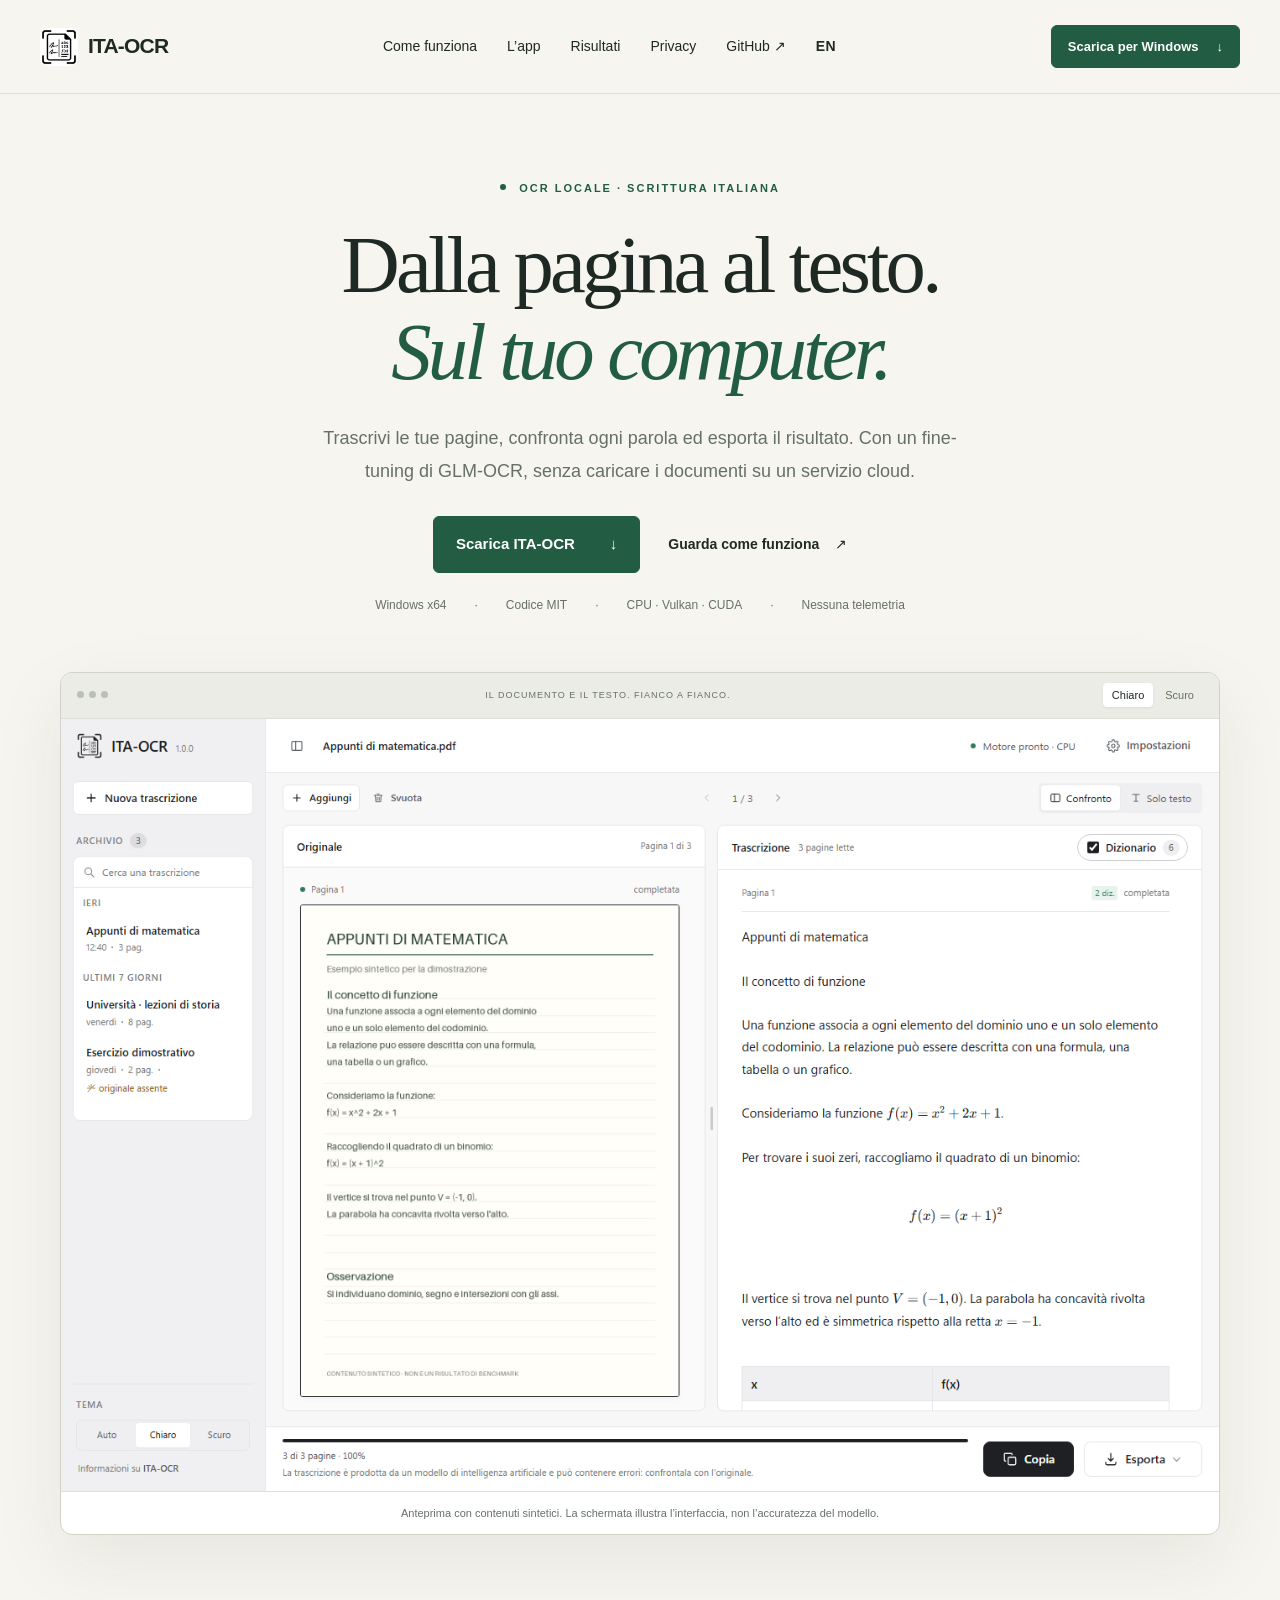
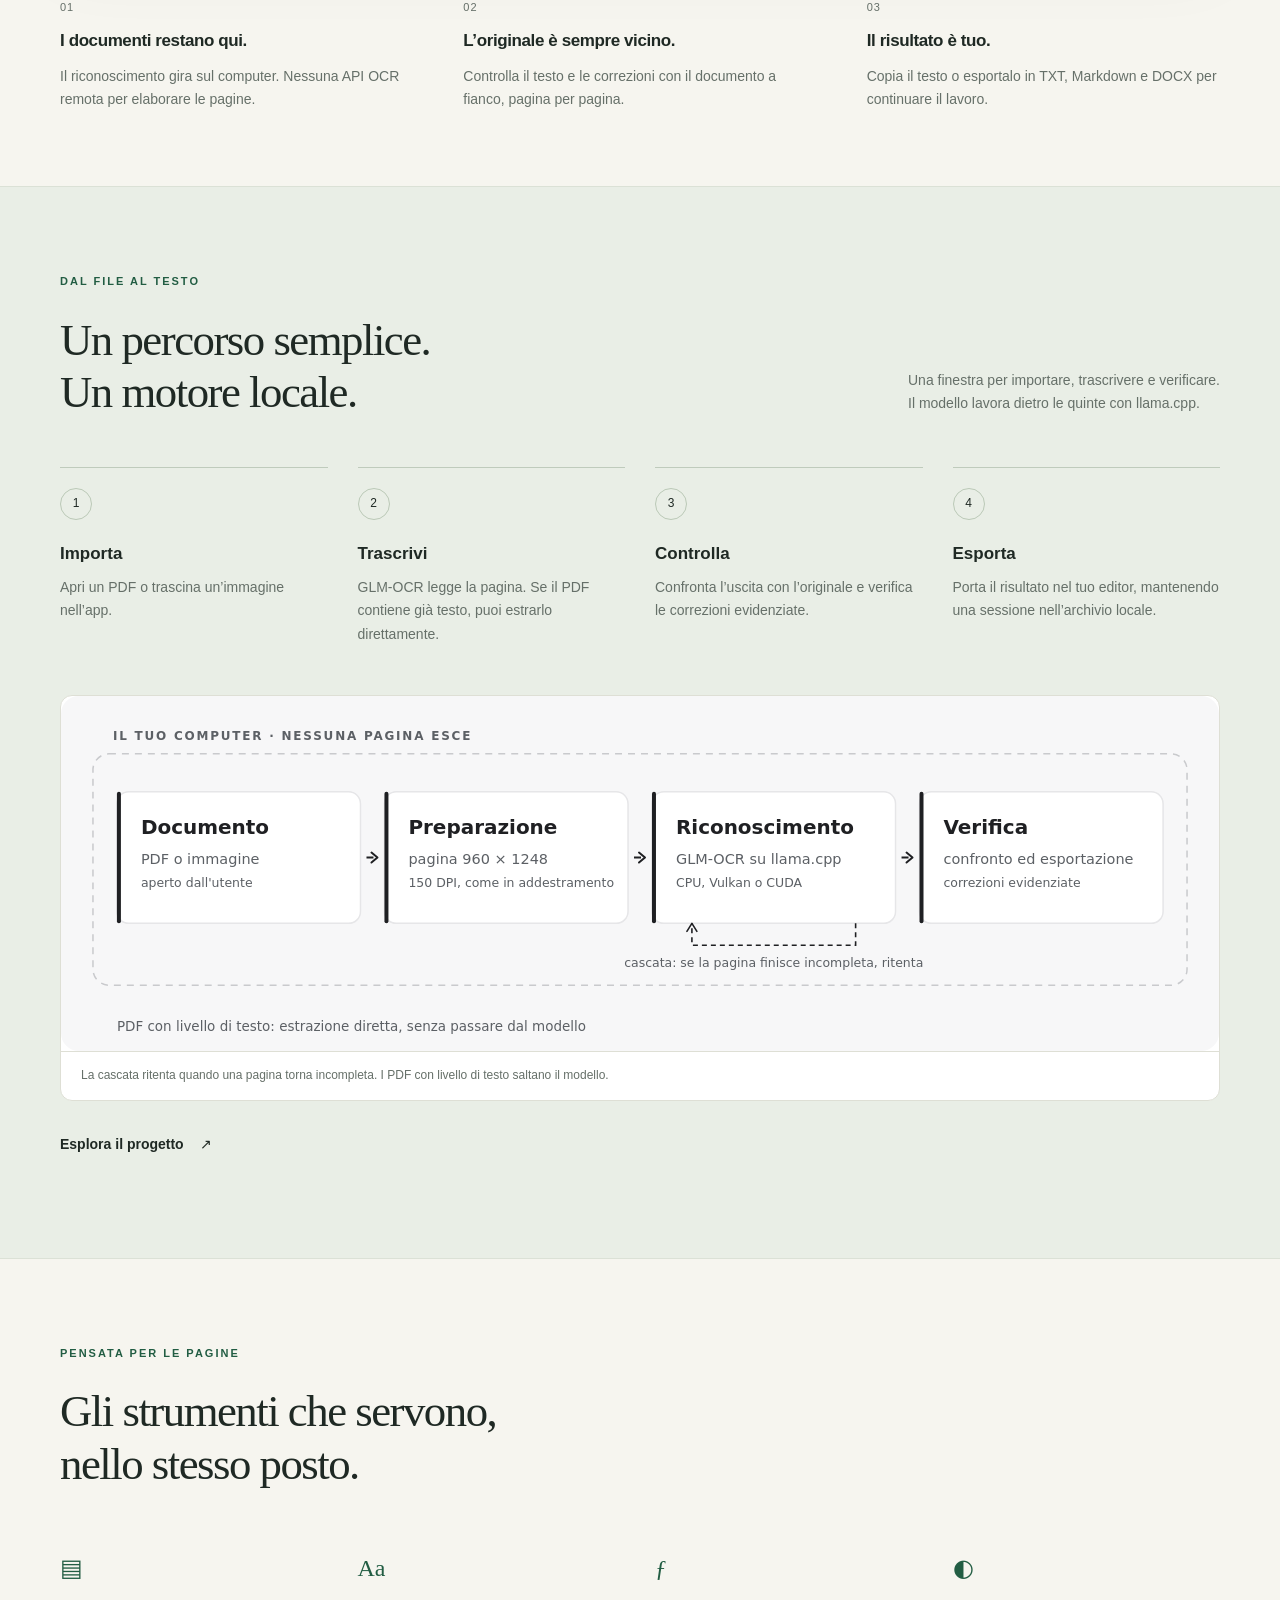
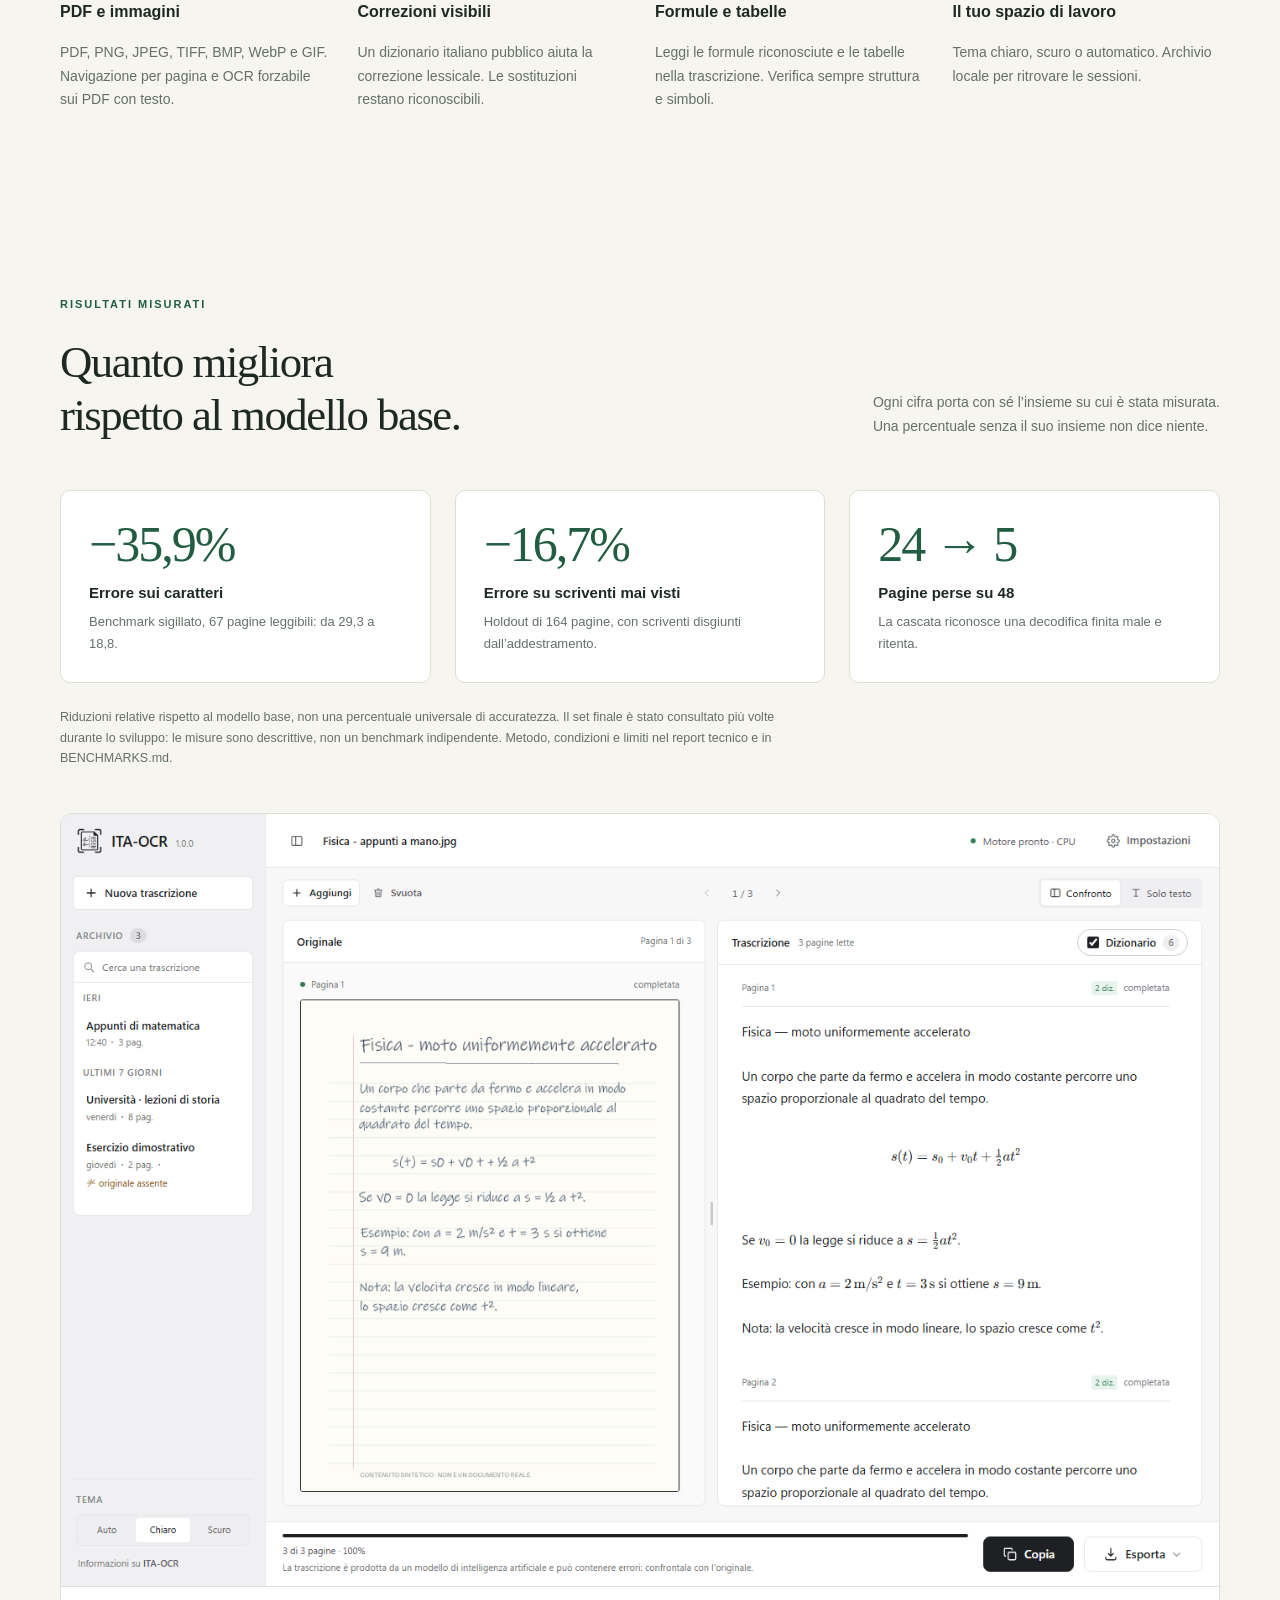
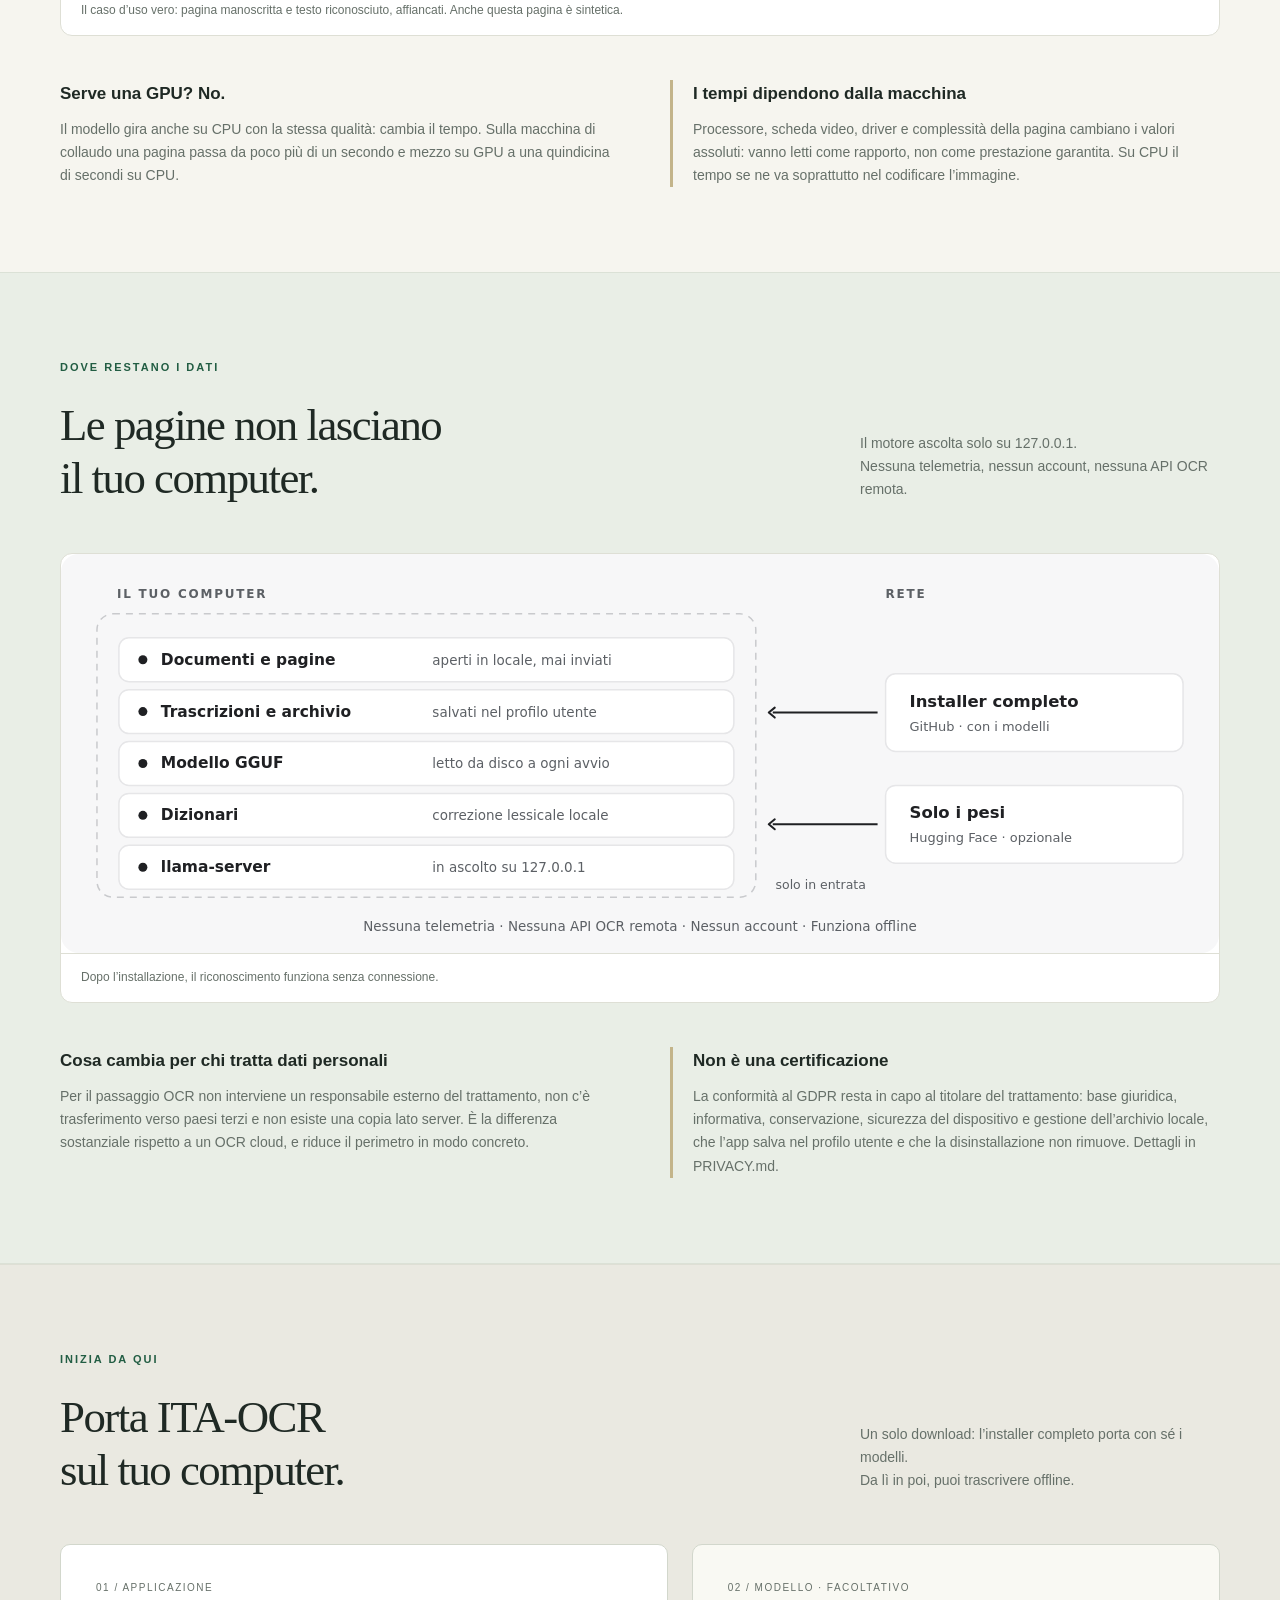
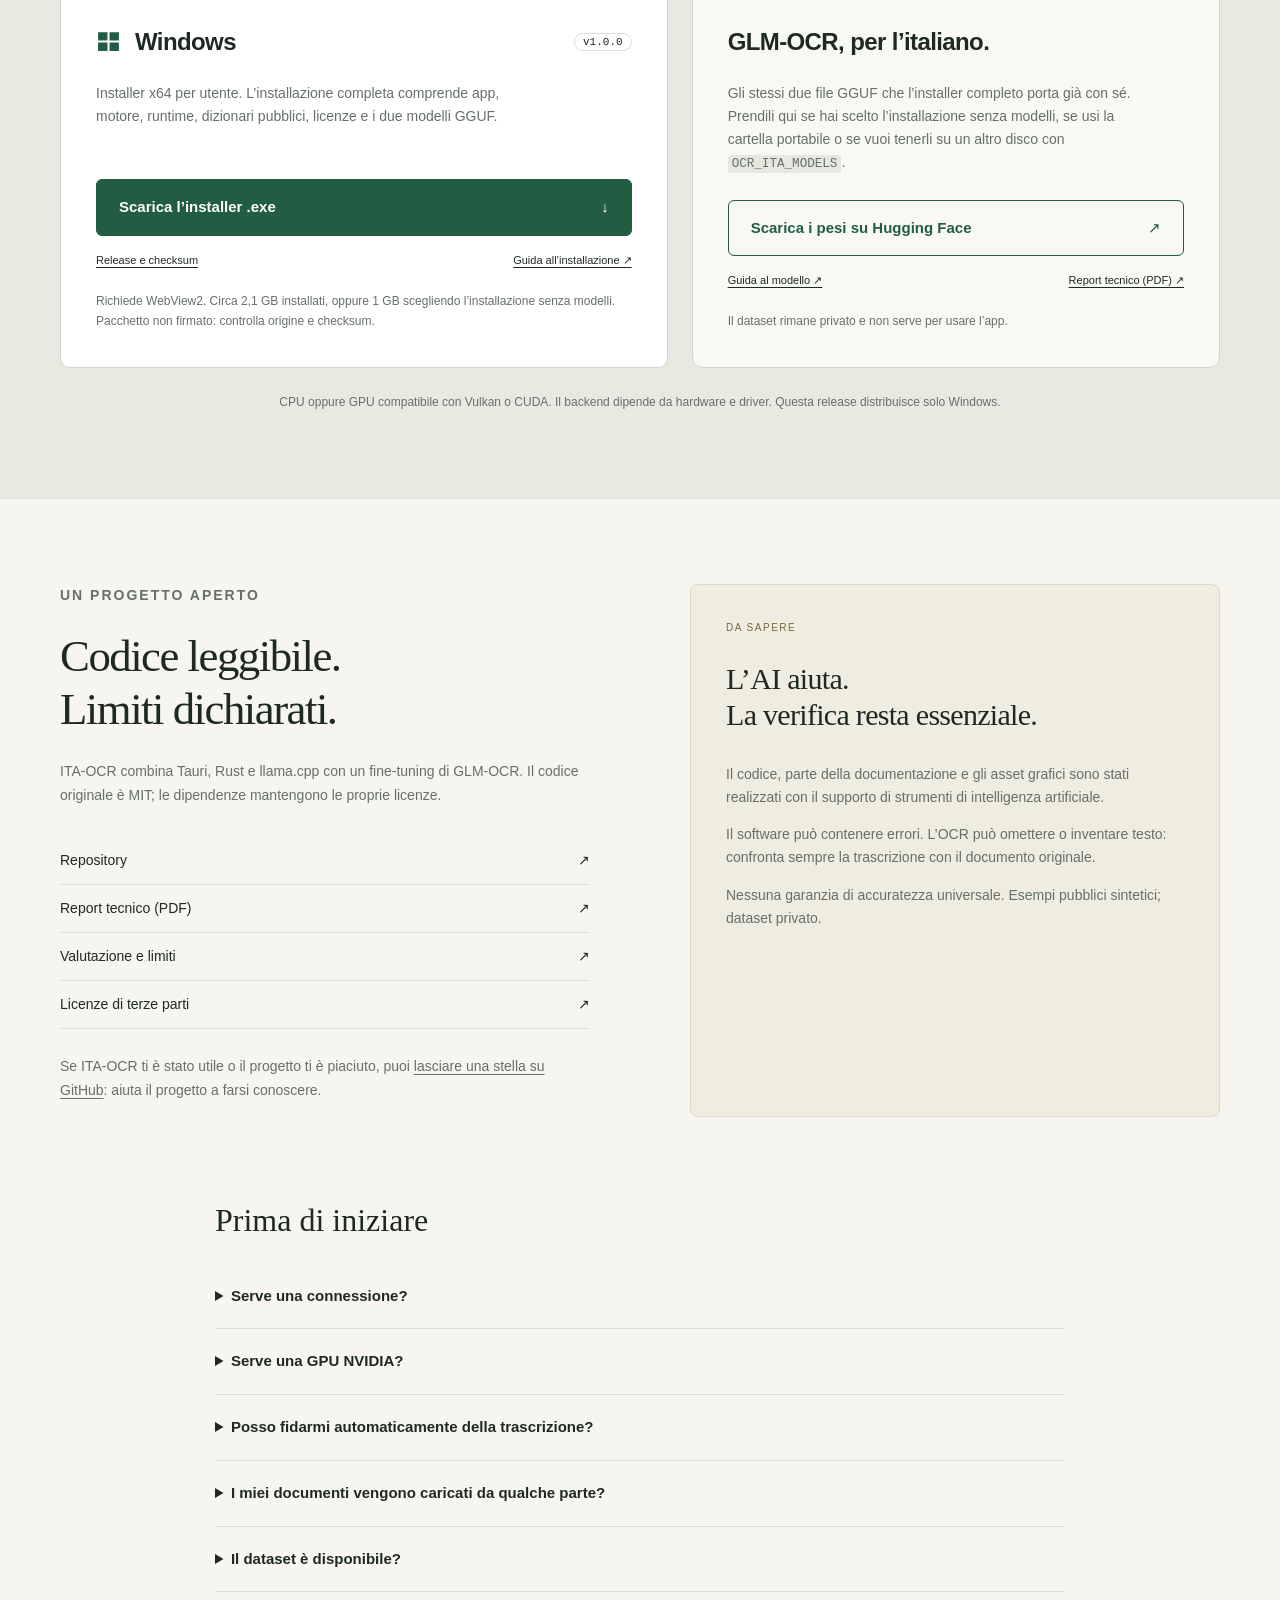
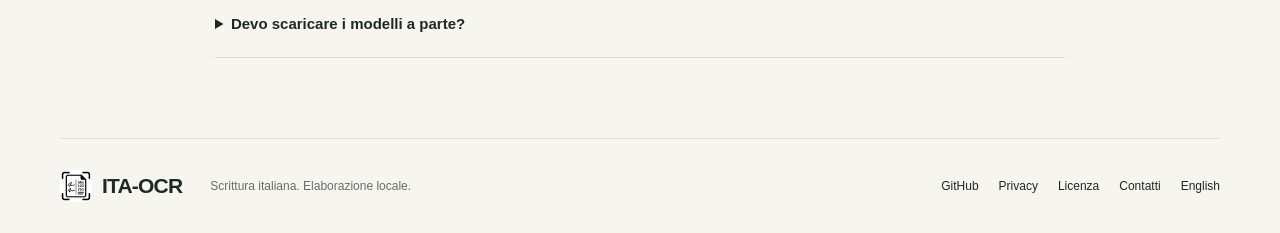
==== commit f378a04b: "Dice che l'installer completo contiene gia' i modelli installer.iss mette i due GGUF nell'installazi" ====
--- a/docs/index.html
+++ b/docs/index.html
@@ -76,8 +76,8 @@
     <section class="section privacy-section" id="privacy"><div class="wrap">
       <div class="section-heading"><div><p class="eyebrow">DOVE RESTANO I DATI</p><h2>Le pagine non lasciano<br>il tuo computer.</h2></div><p>Il motore ascolta solo su 127.0.0.1.<br>Nessuna telemetria, nessun account, nessuna API OCR remota.</p></div>
       <figure class="schema">
-        <img src="assets/privacy-it-light.svg" width="1160" height="400" alt="Documenti, trascrizioni, archivio, modello GGUF e dizionari restano sul computer. Dalla rete arrivano soltanto l'installer da GitHub e i pesi del modello da Hugging Face, una volta sola." loading="lazy">
-        <figcaption>Dopo l’installazione di applicazione e pesi, il riconoscimento funziona senza connessione.</figcaption>
+        <img src="assets/privacy-it-light.svg" width="1160" height="400" alt="Documenti, trascrizioni, archivio, modello GGUF e dizionari restano sul computer. Dalla rete arriva soltanto l'installer da GitHub, che porta con sé i modelli; i pesi da Hugging Face sono un'alternativa facoltativa." loading="lazy">
+        <figcaption>Dopo l’installazione, il riconoscimento funziona senza connessione.</figcaption>
       </figure>
       <div class="privacy-grid">
         <div><h3>Cosa cambia per chi tratta dati personali</h3><p>Per il passaggio OCR non interviene un responsabile esterno del trattamento, non c’è trasferimento verso paesi terzi e non esiste una copia lato server. È la differenza sostanziale rispetto a un OCR cloud, e riduce il perimetro in modo concreto.</p></div>
@@ -85,13 +85,13 @@
       </div>
     </div></section>
     <section class="section download-section" id="download"><div class="wrap">
-      <div class="section-heading"><div><p class="eyebrow">INIZIA DA QUI</p><h2>Porta ITA-OCR<br>sul tuo computer.</h2></div><p>Applicazione e modello si scaricano separatamente.<br>Dopo la configurazione, puoi trascrivere offline.</p></div>
-      <div class="download-grid"><article class="download-card primary"><div class="card-label">01 / APPLICAZIONE</div><div class="platform"><svg viewBox="0 0 24 24" aria-hidden="true"><path d="M2 3h9v8H2zm11 0h9v8h-9zM2 13h9v8H2zm11 0h9v8h-9z"/></svg><h3>Windows</h3><span class="version">v1.0.0</span></div><p>Installer x64 per utente. Include app, motore, runtime, dizionari pubblici e licenze.</p><a class="button" href="https://github.com/GioOtto/ITA-OCR/releases/latest/download/ITA-OCR-setup_v1.0.0.exe">Scarica l’installer .exe <span aria-hidden="true">↓</span></a><div class="download-links"><a href="https://github.com/GioOtto/ITA-OCR/releases/latest">Release e checksum</a><a href="https://github.com/GioOtto/ITA-OCR/blob/main/docs/it/INSTALLAZIONE.md">Guida all’installazione ↗</a></div><p class="fine-print">Richiede WebView2. Pacchetto non firmato: controlla origine e checksum. I pesi non sono inclusi.</p></article>
-      <article class="download-card"><div class="card-label">02 / MODELLO</div><h3>GLM-OCR, per l’italiano.</h3><p>Il fine-tuning e il proiettore visivo in formato GGUF. Due file, circa 1,2 GB complessivi, da mettere nella cartella <code>models</code> dell’app.</p><a class="button outline" href="https://huggingface.co/ueuegio/ITA-OCR">Scarica i pesi su Hugging Face <span aria-hidden="true">↗</span></a><div class="download-links"><a href="https://github.com/GioOtto/ITA-OCR/blob/main/docs/it/MODELLO.md">Guida al modello ↗</a><a href="https://github.com/GioOtto/ITA-OCR/blob/main/docs/assets/ITA-OCR-report-tecnico.pdf">Report tecnico (PDF) ↗</a></div><p class="fine-print">Il dataset rimane privato e non serve per usare l’app.</p></article></div>
+      <div class="section-heading"><div><p class="eyebrow">INIZIA DA QUI</p><h2>Porta ITA-OCR<br>sul tuo computer.</h2></div><p>Un solo download: l’installer completo porta con sé i modelli.<br>Da lì in poi, puoi trascrivere offline.</p></div>
+      <div class="download-grid"><article class="download-card primary"><div class="card-label">01 / APPLICAZIONE</div><div class="platform"><svg viewBox="0 0 24 24" aria-hidden="true"><path d="M2 3h9v8H2zm11 0h9v8h-9zM2 13h9v8H2zm11 0h9v8h-9z"/></svg><h3>Windows</h3><span class="version">v1.0.0</span></div><p>Installer x64 per utente. L’installazione completa comprende app, motore, runtime, dizionari pubblici, licenze e i due modelli GGUF.</p><a class="button" href="https://github.com/GioOtto/ITA-OCR/releases/latest/download/ITA-OCR-setup_v1.0.0.exe">Scarica l’installer .exe <span aria-hidden="true">↓</span></a><div class="download-links"><a href="https://github.com/GioOtto/ITA-OCR/releases/latest">Release e checksum</a><a href="https://github.com/GioOtto/ITA-OCR/blob/main/docs/it/INSTALLAZIONE.md">Guida all’installazione ↗</a></div><p class="fine-print">Richiede WebView2. Circa 2,1 GB installati, oppure 1 GB scegliendo l’installazione senza modelli. Pacchetto non firmato: controlla origine e checksum.</p></article>
+      <article class="download-card"><div class="card-label">02 / MODELLO · FACOLTATIVO</div><h3>GLM-OCR, per l’italiano.</h3><p>Gli stessi due file GGUF che l’installer completo porta già con sé. Prendili qui se hai scelto l’installazione senza modelli, se usi la cartella portabile o se vuoi tenerli su un altro disco con <code>OCR_ITA_MODELS</code>.</p><a class="button outline" href="https://huggingface.co/ueuegio/ITA-OCR">Scarica i pesi su Hugging Face <span aria-hidden="true">↗</span></a><div class="download-links"><a href="https://github.com/GioOtto/ITA-OCR/blob/main/docs/it/MODELLO.md">Guida al modello ↗</a><a href="https://github.com/GioOtto/ITA-OCR/blob/main/docs/assets/ITA-OCR-report-tecnico.pdf">Report tecnico (PDF) ↗</a></div><p class="fine-print">Il dataset rimane privato e non serve per usare l’app.</p></article></div>
       <p class="system-note">CPU oppure GPU compatibile con Vulkan o CUDA. Il backend dipende da hardware e driver. Questa release distribuisce solo Windows.</p>
     </div></section>
-    <section class="section wrap research"><div><p class="eyebrow">UN PROGETTO APERTO</p><h2>Codice leggibile.<br>Limiti dichiarati.</h2><p>ITA-OCR combina Tauri, Rust e llama.cpp con un fine-tuning di GLM-OCR. Il codice originale è MIT; le dipendenze mantengono le proprie licenze.</p><div class="resource-links"><a href="https://github.com/GioOtto/ITA-OCR">Repository <span>↗</span></a><a href="https://github.com/GioOtto/ITA-OCR/blob/main/docs/assets/ITA-OCR-report-tecnico.pdf">Report tecnico (PDF) <span>↗</span></a><a href="https://github.com/GioOtto/ITA-OCR/blob/main/docs/it/BENCHMARKS.md">Valutazione e limiti <span>↗</span></a><a href="https://github.com/GioOtto/ITA-OCR/blob/main/docs/it/TERZE-PARTI.md">Licenze di terze parti <span>↗</span></a></div></div><aside class="caveat"><span class="card-label">DA SAPERE</span><h3>L’AI aiuta.<br>La verifica resta essenziale.</h3><p>Il codice, parte della documentazione e gli asset grafici sono stati realizzati con il supporto di strumenti di intelligenza artificiale.</p><p>Il software può contenere errori. L’OCR può omettere o inventare testo: confronta sempre la trascrizione con il documento originale.</p><p class="fine-print">Nessuna garanzia di accuratezza universale. Esempi pubblici sintetici; dataset privato.</p></aside></section>
-    <section class="faq wrap"><h2>Prima di iniziare</h2><details><summary>Serve una connessione?</summary><p>Per scaricare applicazione e pesi sì. Per elaborare i documenti con tutti i componenti installati, no. L’app esegue il riconoscimento localmente.</p></details><details><summary>Serve una GPU NVIDIA?</summary><p>No. Il motore può usare Vulkan su GPU compatibili oppure CPU. CUDA è un’opzione per hardware NVIDIA. Le prestazioni dipendono dalla configurazione.</p></details><details><summary>Posso fidarmi automaticamente della trascrizione?</summary><p>No. Scrittura difficile, formule e impaginazioni complesse possono causare errori. L’interfaccia affianca il risultato all’originale proprio per agevolare la verifica.</p></details><details><summary>I miei documenti vengono caricati da qualche parte?</summary><p>No. Il riconoscimento avviene sul computer e il motore ascolta solo sull’indirizzo di loopback. La rete serve a scaricare applicazione e pesi, una volta sola.</p></details><details><summary>Il dataset è disponibile?</summary><p>No. Il dataset resta privato e non è incluso nei download. Il codice dell’app e i pesi del modello hanno canali di distribuzione separati.</p></details></section>
+    <section class="section wrap research"><div><p class="eyebrow">UN PROGETTO APERTO</p><h2>Codice leggibile.<br>Limiti dichiarati.</h2><p>ITA-OCR combina Tauri, Rust e llama.cpp con un fine-tuning di GLM-OCR. Il codice originale è MIT; le dipendenze mantengono le proprie licenze.</p><div class="resource-links"><a href="https://github.com/GioOtto/ITA-OCR">Repository <span>↗</span></a><a href="https://github.com/GioOtto/ITA-OCR/blob/main/docs/assets/ITA-OCR-report-tecnico.pdf">Report tecnico (PDF) <span>↗</span></a><a href="https://github.com/GioOtto/ITA-OCR/blob/main/docs/it/BENCHMARKS.md">Valutazione e limiti <span>↗</span></a><a href="https://github.com/GioOtto/ITA-OCR/blob/main/docs/it/TERZE-PARTI.md">Licenze di terze parti <span>↗</span></a></div><p class="stella">Se ITA-OCR ti è stato utile o il progetto ti è piaciuto, puoi <a href="https://github.com/GioOtto/ITA-OCR">lasciare una stella su GitHub</a>: aiuta il progetto a farsi conoscere.</p></div><aside class="caveat"><span class="card-label">DA SAPERE</span><h3>L’AI aiuta.<br>La verifica resta essenziale.</h3><p>Il codice, parte della documentazione e gli asset grafici sono stati realizzati con il supporto di strumenti di intelligenza artificiale.</p><p>Il software può contenere errori. L’OCR può omettere o inventare testo: confronta sempre la trascrizione con il documento originale.</p><p class="fine-print">Nessuna garanzia di accuratezza universale. Esempi pubblici sintetici; dataset privato.</p></aside></section>
+    <section class="faq wrap"><h2>Prima di iniziare</h2><details><summary>Serve una connessione?</summary><p>Per scaricare l’installer sì. Dopo, no: l’app esegue il riconoscimento localmente e funziona offline.</p></details><details><summary>Serve una GPU NVIDIA?</summary><p>No. Il motore può usare Vulkan su GPU compatibili oppure CPU. CUDA è un’opzione per hardware NVIDIA. Le prestazioni dipendono dalla configurazione.</p></details><details><summary>Posso fidarmi automaticamente della trascrizione?</summary><p>No. Scrittura difficile, formule e impaginazioni complesse possono causare errori. L’interfaccia affianca il risultato all’originale proprio per agevolare la verifica.</p></details><details><summary>I miei documenti vengono caricati da qualche parte?</summary><p>No. Il riconoscimento avviene sul computer e il motore ascolta solo sull’indirizzo di loopback. La rete serve a scaricare l’installer, una volta sola.</p></details><details><summary>Il dataset è disponibile?</summary><p>No. Il dataset resta privato e non è incluso in nessun download. Il codice sta su GitHub e i pesi anche su Hugging Face; il dataset da nessuna parte.</p></details><details><summary>Devo scaricare i modelli a parte?</summary><p>No, non con l’installazione completa: i due file GGUF sono già dentro l’installer e l’app li trova da sola al primo avvio. Servono a parte solo se scegli l’installazione leggera, se usi la cartella portabile o se preferisci tenerli altrove.</p></details></section>
   </main>
   <footer class="footer wrap"><a class="brand" href="#"><img src="assets/logo.png" alt="" width="32" height="32">ITA-OCR</a><p>Scrittura italiana. Elaborazione locale.</p><nav aria-label="Risorse"><a href="https://github.com/GioOtto/ITA-OCR">GitHub</a><a href="https://github.com/GioOtto/ITA-OCR/blob/main/docs/it/PRIVACY.md">Privacy</a><a href="https://github.com/GioOtto/ITA-OCR/blob/main/LICENSE">Licenza</a><a href="mailto:giorgio.ottoboni@proton.me">Contatti</a><a href="en/" hreflang="en" lang="en">English</a></nav></footer>
 </body>
--- a/docs/style.css
+++ b/docs/style.css
@@ -1,6 +1,8 @@
 @charset "UTF-8";
 :root{color-scheme:light;--paper:#f6f5ef;--ink:#1f2924;--muted:#667069;--green:#225d43;--line:#dedfd5;--white:#fff;--pale:#e9eee6;font-family:Inter,"Segoe UI",Arial,sans-serif;font-synthesis:none;scroll-behavior:smooth}
-*{box-sizing:border-box}body{margin:0;background:var(--paper);color:var(--ink);line-height:1.65}a{color:inherit;text-decoration:none}a:hover{text-decoration:underline;text-underline-offset:4px}button{font:inherit;cursor:pointer}img{max-width:100%;height:auto}button:focus-visible,a:focus-visible,summary:focus-visible{outline:3px solid #bf7b2d;outline-offset:5px}.wrap{width:min(1160px,calc(100% - 64px));margin-inline:auto}.skip{position:absolute;left:20px;top:-100px;background:white;padding:10px;z-index:10}.skip:focus{top:10px}.header{max-width:1360px;padding:25px 40px;margin:auto;display:flex;align-items:center;justify-content:space-between;gap:24px;border-bottom:1px solid var(--line)}.brand{font-size:21px;font-weight:700;letter-spacing:-.8px;display:flex;align-items:center;gap:10px}.brand img{border-radius:8px}.header nav{display:flex;gap:30px;font-size:14px}.button{display:inline-flex;align-items:center;justify-content:space-between;gap:35px;background:var(--green);border:1px solid var(--green);border-radius:6px;padding:15px 22px;color:white;font-weight:600;font-size:15px;transition:background .2s,transform .2s}.button:hover{background:#174831;text-decoration:none;transform:translateY(-1px)}.button.small{padding:10px 16px;font-size:13px;gap:18px}.button.outline{background:transparent;color:var(--green)}.button.outline:hover{background:var(--pale)}.hero{padding-top:85px;text-align:center}.eyebrow{font-size:11px;font-weight:650;letter-spacing:2px;margin:0 0 23px;color:var(--green)}.dot{display:inline-block;width:6px;height:6px;background:var(--green);border-radius:50%;margin-right:8px;vertical-align:2px}h1,h2,h3,p{margin-top:0}h1{font-family:Georgia,"Times New Roman",serif;font-size:clamp(48px,6.3vw,82px);font-weight:400;letter-spacing:-3.8px;line-height:1.09;margin-bottom:26px}h1 em{font-weight:400;color:var(--green)}.intro{font-size:18px;line-height:1.8;max-width:650px;margin:0 auto 29px;color:var(--muted)}.actions{display:flex;gap:28px;justify-content:center;align-items:center}.text-link{font-size:14px;font-weight:600}.text-link span{margin-left:12px}.hero-notes{display:flex;justify-content:center;gap:28px;margin-top:23px;font-size:12px;color:var(--muted)}.hero-notes span+span:before{content:"·";margin-right:28px}.showcase{margin:56px 0 0;position:relative;box-shadow:0 25px 75px #24392b13;background:white;border:1px solid #cfd3c8;border-radius:12px;overflow:hidden;text-align:left}.frame-top{min-height:46px;display:flex;align-items:center;justify-content:space-between;padding:10px 16px;background:#ebece5;border-bottom:1px solid var(--line);font-size:9px;letter-spacing:1px;color:var(--muted);gap:12px}.frame-top i{display:inline-block;height:7px;width:7px;border-radius:50%;background:#bbc0b5;margin-right:5px}.theme-switch{display:flex;gap:3px}.theme-switch button{background:transparent;border:0;border-radius:4px;font-size:11px;padding:3px 9px;color:var(--muted)}.theme-switch button[aria-pressed=true]{background:white;color:var(--ink);box-shadow:0 1px 3px #0001}.showcase>img{width:100%;display:block}.showcase figcaption{text-align:center;padding:12px 20px;font-size:11px;color:var(--muted);border-top:1px solid var(--line)}.principles{display:grid;grid-template-columns:repeat(3,1fr);gap:50px;padding-top:58px;padding-bottom:75px}.number{font-size:11px;letter-spacing:1px;color:var(--muted)}.principles h2{font-size:17px;letter-spacing:-.4px;margin:8px 0 10px}.principles p{font-size:14px;color:var(--muted);margin-bottom:0}.section{padding-block:85px}.process{background:var(--pale);border-block:1px solid #dbe1d6}.section-heading{display:flex;align-items:flex-end;justify-content:space-between;gap:40px;margin-bottom:48px}.section-heading h2,.research h2{font:400 clamp(32px,3.5vw,46px)/1.18 Georgia,serif;letter-spacing:-1.5px;margin:0}.section-heading p:not(.eyebrow){font-size:14px;color:var(--muted);max-width:360px;margin-bottom:4px}.steps{list-style:none;padding:0;margin:0 0 35px;display:grid;grid-template-columns:repeat(4,1fr);gap:30px}.steps li{border-top:1px solid #bfcbbc;padding-top:20px}.steps span{display:grid;place-items:center;width:32px;height:32px;border:1px solid #bbc9b7;border-radius:50%;font-size:12px;margin-bottom:20px}.steps h3{font-size:17px;margin-bottom:8px}.steps p{font-size:14px;color:var(--muted)}.features{display:grid;grid-template-columns:repeat(4,1fr);gap:30px}.features article{padding-top:10px}.feature-icon{font-size:24px;color:var(--green);font-family:Georgia,serif;display:block;height:50px}.features h3{font-size:16px}.features p{font-size:14px;color:var(--muted)}.download-section{background:#eae9e1;border-block:1px solid var(--line)}.download-grid{display:grid;grid-template-columns:1.15fr 1fr;gap:24px}.download-card{background:#f9f9f3;border:1px solid #d2d7cc;border-radius:10px;padding:35px;display:flex;flex-direction:column;align-items:flex-start}.download-card.primary{background:white}.card-label{font-size:10px;letter-spacing:1.5px;color:var(--muted);margin-bottom:25px}.platform{display:flex;align-items:center;gap:14px;margin-bottom:20px;width:100%}.platform svg{width:25px;fill:var(--green)}.download-card h3{font-size:24px;letter-spacing:-.6px;margin-bottom:20px}.platform h3{margin:0}.version{font:11px monospace;margin-left:auto;border:1px solid var(--line);padding:2px 8px;border-radius:20px}.download-card>p:not(.fine-print){font-size:14px;color:var(--muted);max-width:430px;margin-bottom:25px}.download-card .button{width:100%;margin-top:auto}.download-links{font-size:11px;display:flex;justify-content:space-between;gap:10px;width:100%;margin-top:15px;text-decoration:underline;text-underline-offset:3px}.fine-print{font-size:12px;color:var(--muted);line-height:1.7}.download-card .fine-print{margin-top:22px;margin-bottom:0}.system-note{font-size:12px;text-align:center;color:var(--muted);margin:25px 0 0}.research{display:grid;grid-template-columns:1fr 1fr;gap:100px}.research h2{margin-bottom:25px}.research p{font-size:14px;color:var(--muted)}.resource-links{margin-top:30px}.resource-links a{display:flex;justify-content:space-between;padding:12px 0;border-bottom:1px solid var(--line);font-size:14px}.caveat{padding:35px;background:#efece0;border:1px solid #ded8c6;border-radius:8px}.caveat .card-label{display:block;color:#7a6940}.caveat h3{font:400 30px/1.2 Georgia,serif;letter-spacing:-.7px}.faq{padding-bottom:80px;max-width:850px}.faq h2{font:400 32px Georgia,serif;margin-bottom:25px}.faq details{border-bottom:1px solid var(--line);padding:20px 0}.faq summary{cursor:pointer;font-size:15px;font-weight:600}.faq details p{margin:16px 0 0;color:var(--muted);font-size:14px}.footer{display:flex;align-items:center;gap:28px;padding-block:30px;border-top:1px solid var(--line);font-size:12px}.footer p{color:var(--muted);margin:0}.footer nav{margin-left:auto;display:flex;gap:20px}code{font-size:.9em;background:#e6e8df;border-radius:3px;padding:2px 4px}
+*{box-sizing:border-box}body{margin:0;background:var(--paper);color:var(--ink);line-height:1.65}a{color:inherit;text-decoration:none}a:hover{text-decoration:underline;text-underline-offset:4px}button{font:inherit;cursor:pointer}img{max-width:100%;height:auto}button:focus-visible,a:focus-visible,summary:focus-visible{outline:3px solid #bf7b2d;outline-offset:5px}.wrap{width:min(1160px,calc(100% - 64px));margin-inline:auto}.skip{position:absolute;left:20px;top:-100px;background:white;padding:10px;z-index:10}.skip:focus{top:10px}.header{max-width:1360px;padding:25px 40px;margin:auto;display:flex;align-items:center;justify-content:space-between;gap:24px;border-bottom:1px solid var(--line)}.brand{font-size:21px;font-weight:700;letter-spacing:-.8px;display:flex;align-items:center;gap:10px}.brand img{border-radius:8px}.header nav{display:flex;gap:30px;font-size:14px}.button{display:inline-flex;align-items:center;justify-content:space-between;gap:35px;background:var(--green);border:1px solid var(--green);border-radius:6px;padding:15px 22px;color:white;font-weight:600;font-size:15px;transition:background .2s,transform .2s}.button:hover{background:#174831;text-decoration:none;transform:translateY(-1px)}.button.small{padding:10px 16px;font-size:13px;gap:18px}.button.outline{background:transparent;color:var(--green)}.button.outline:hover{background:var(--pale)}.hero{padding-top:85px;text-align:center}.eyebrow{font-size:11px;font-weight:650;letter-spacing:2px;margin:0 0 23px;color:var(--green)}.dot{display:inline-block;width:6px;height:6px;background:var(--green);border-radius:50%;margin-right:8px;vertical-align:2px}h1,h2,h3,p{margin-top:0}h1{font-family:Georgia,"Times New Roman",serif;font-size:clamp(48px,6.3vw,82px);font-weight:400;letter-spacing:-3.8px;line-height:1.09;margin-bottom:26px}h1 em{font-weight:400;color:var(--green)}.intro{font-size:18px;line-height:1.8;max-width:650px;margin:0 auto 29px;color:var(--muted)}.actions{display:flex;gap:28px;justify-content:center;align-items:center}.text-link{font-size:14px;font-weight:600}.text-link span{margin-left:12px}.hero-notes{display:flex;justify-content:center;gap:28px;margin-top:23px;font-size:12px;color:var(--muted)}.hero-notes span+span:before{content:"·";margin-right:28px}.showcase{margin:56px 0 0;position:relative;box-shadow:0 25px 75px #24392b13;background:white;border:1px solid #cfd3c8;border-radius:12px;overflow:hidden;text-align:left}.frame-top{min-height:46px;display:flex;align-items:center;justify-content:space-between;padding:10px 16px;background:#ebece5;border-bottom:1px solid var(--line);font-size:9px;letter-spacing:1px;color:var(--muted);gap:12px}.frame-top i{display:inline-block;height:7px;width:7px;border-radius:50%;background:#bbc0b5;margin-right:5px}.theme-switch{display:flex;gap:3px}.theme-switch button{background:transparent;border:0;border-radius:4px;font-size:11px;padding:3px 9px;color:var(--muted)}.theme-switch button[aria-pressed=true]{background:white;color:var(--ink);box-shadow:0 1px 3px #0001}.showcase>img{width:100%;display:block}.showcase figcaption{text-align:center;padding:12px 20px;font-size:11px;color:var(--muted);border-top:1px solid var(--line)}.principles{display:grid;grid-template-columns:repeat(3,1fr);gap:50px;padding-top:58px;padding-bottom:75px}.number{font-size:11px;letter-spacing:1px;color:var(--muted)}.principles h2{font-size:17px;letter-spacing:-.4px;margin:8px 0 10px}.principles p{font-size:14px;color:var(--muted);margin-bottom:0}.section{padding-block:85px}.process{background:var(--pale);border-block:1px solid #dbe1d6}.section-heading{display:flex;align-items:flex-end;justify-content:space-between;gap:40px;margin-bottom:48px}.section-heading h2,.research h2{font:400 clamp(32px,3.5vw,46px)/1.18 Georgia,serif;letter-spacing:-1.5px;margin:0}.section-heading p:not(.eyebrow){font-size:14px;color:var(--muted);max-width:360px;margin-bottom:4px}.steps{list-style:none;padding:0;margin:0 0 35px;display:grid;grid-template-columns:repeat(4,1fr);gap:30px}.steps li{border-top:1px solid #bfcbbc;padding-top:20px}.steps span{display:grid;place-items:center;width:32px;height:32px;border:1px solid #bbc9b7;border-radius:50%;font-size:12px;margin-bottom:20px}.steps h3{font-size:17px;margin-bottom:8px}.steps p{font-size:14px;color:var(--muted)}.features{display:grid;grid-template-columns:repeat(4,1fr);gap:30px}.features article{padding-top:10px}.feature-icon{font-size:24px;color:var(--green);font-family:Georgia,serif;display:block;height:50px}.features h3{font-size:16px}.features p{font-size:14px;color:var(--muted)}.download-section{background:#eae9e1;border-block:1px solid var(--line)}.download-grid{display:grid;grid-template-columns:1.15fr 1fr;gap:24px}.download-card{background:#f9f9f3;border:1px solid #d2d7cc;border-radius:10px;padding:35px;display:flex;flex-direction:column;align-items:flex-start}.download-card.primary{background:white}.card-label{font-size:10px;letter-spacing:1.5px;color:var(--muted);margin-bottom:25px}.platform{display:flex;align-items:center;gap:14px;margin-bottom:20px;width:100%}.platform svg{width:25px;fill:var(--green)}.download-card h3{font-size:24px;letter-spacing:-.6px;margin-bottom:20px}.platform h3{margin:0}.version{font:11px monospace;margin-left:auto;border:1px solid var(--line);padding:2px 8px;border-radius:20px}.download-card>p:not(.fine-print){font-size:14px;color:var(--muted);max-width:430px;margin-bottom:25px}.download-card .button{width:100%;margin-top:auto}.download-links{font-size:11px;display:flex;justify-content:space-between;gap:10px;width:100%;margin-top:15px;text-decoration:underline;text-underline-offset:3px}.fine-print{font-size:12px;color:var(--muted);line-height:1.7}.download-card .fine-print{margin-top:22px;margin-bottom:0}.system-note{font-size:12px;text-align:center;color:var(--muted);margin:25px 0 0}.research{display:grid;grid-template-columns:1fr 1fr;gap:100px}.research h2{margin-bottom:25px}.research p{font-size:14px;color:var(--muted)}.resource-links{margin-top:30px}
+.stella{margin-top:26px;font-size:13px;color:var(--muted);line-height:1.7}
+.stella a{text-decoration:underline;text-underline-offset:3px}.resource-links a{display:flex;justify-content:space-between;padding:12px 0;border-bottom:1px solid var(--line);font-size:14px}.caveat{padding:35px;background:#efece0;border:1px solid #ded8c6;border-radius:8px}.caveat .card-label{display:block;color:#7a6940}.caveat h3{font:400 30px/1.2 Georgia,serif;letter-spacing:-.7px}.faq{padding-bottom:80px;max-width:850px}.faq h2{font:400 32px Georgia,serif;margin-bottom:25px}.faq details{border-bottom:1px solid var(--line);padding:20px 0}.faq summary{cursor:pointer;font-size:15px;font-weight:600}.faq details p{margin:16px 0 0;color:var(--muted);font-size:14px}.footer{display:flex;align-items:center;gap:28px;padding-block:30px;border-top:1px solid var(--line);font-size:12px}.footer p{color:var(--muted);margin:0}.footer nav{margin-left:auto;display:flex;gap:20px}code{font-size:.9em;background:#e6e8df;border-radius:3px;padding:2px 4px}
 @media(max-width:850px){.header{padding:20px 24px}.header nav{gap:18px}.header .small{display:none}.wrap{width:calc(100% - 40px)}.hero{padding-top:60px}h1{letter-spacing:-2px}.section-heading{align-items:flex-start;flex-direction:column;gap:24px}.section{padding-block:60px}.principles{gap:25px}.steps,.features{grid-template-columns:repeat(2,1fr)}.research{gap:35px}.download-card{padding:25px}.footer{flex-wrap:wrap}.footer nav{margin-left:0;width:100%}}
 @media(max-width:560px){.header nav a:first-child{display:none}.header nav{font-size:12px;gap:16px}.brand{font-size:19px}.hero{padding-top:44px}h1{font-size:46px}.intro{font-size:16px}.actions{flex-direction:column;gap:18px}.hero-notes{gap:12px;font-size:10px}.hero-notes span+span:before{margin-right:12px}.frame-top>span:nth-child(2){display:none}.showcase{margin-top:36px}.showcase figcaption{font-size:10px}.principles{grid-template-columns:1fr;gap:25px;padding-block:38px}.principles>div{border-bottom:1px solid var(--line);padding-bottom:20px}.download-grid,.research{grid-template-columns:1fr}.steps,.features{gap:20px}.download-card .button{font-size:13px;padding:13px 15px;gap:15px}.section-heading h2,.research h2{font-size:35px}.footer nav{flex-wrap:wrap}.caveat{padding:26px}}
 @media(prefers-reduced-motion:reduce){:root{scroll-behavior:auto}.button{transition:none}}
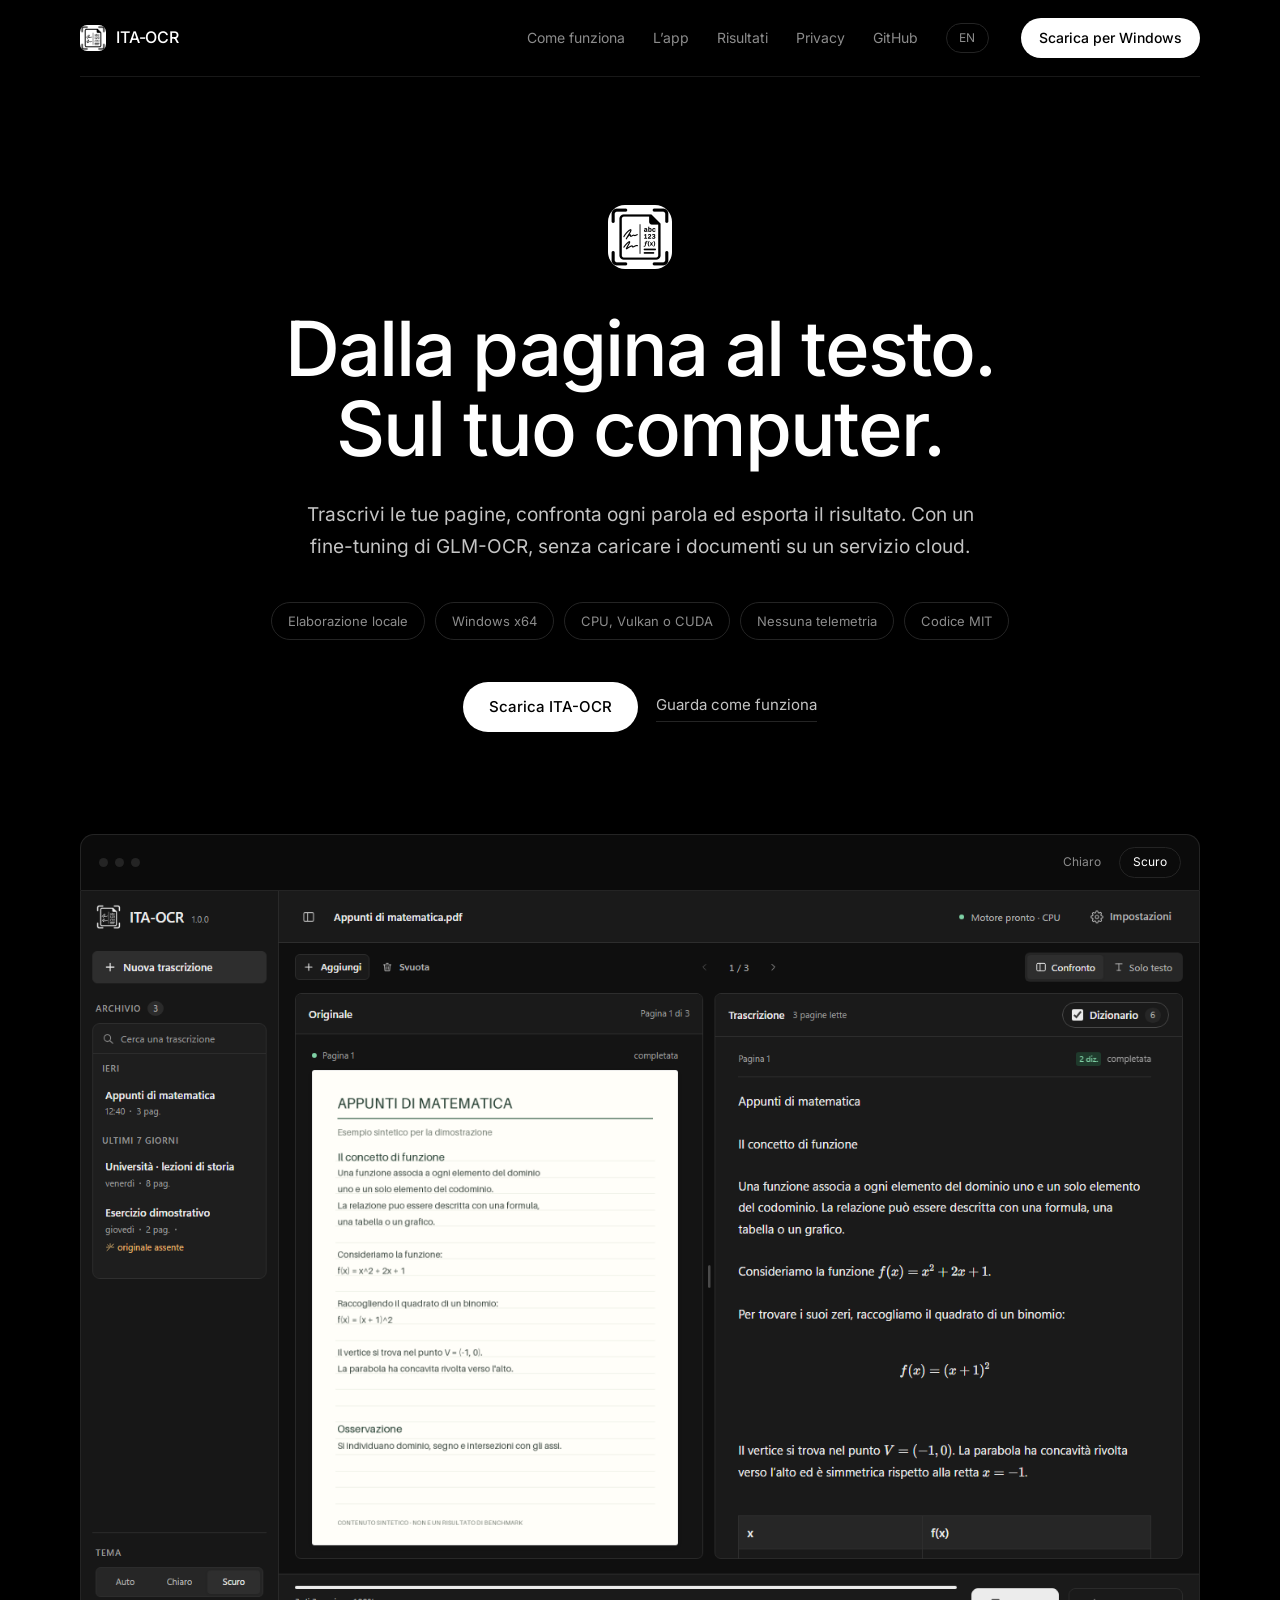
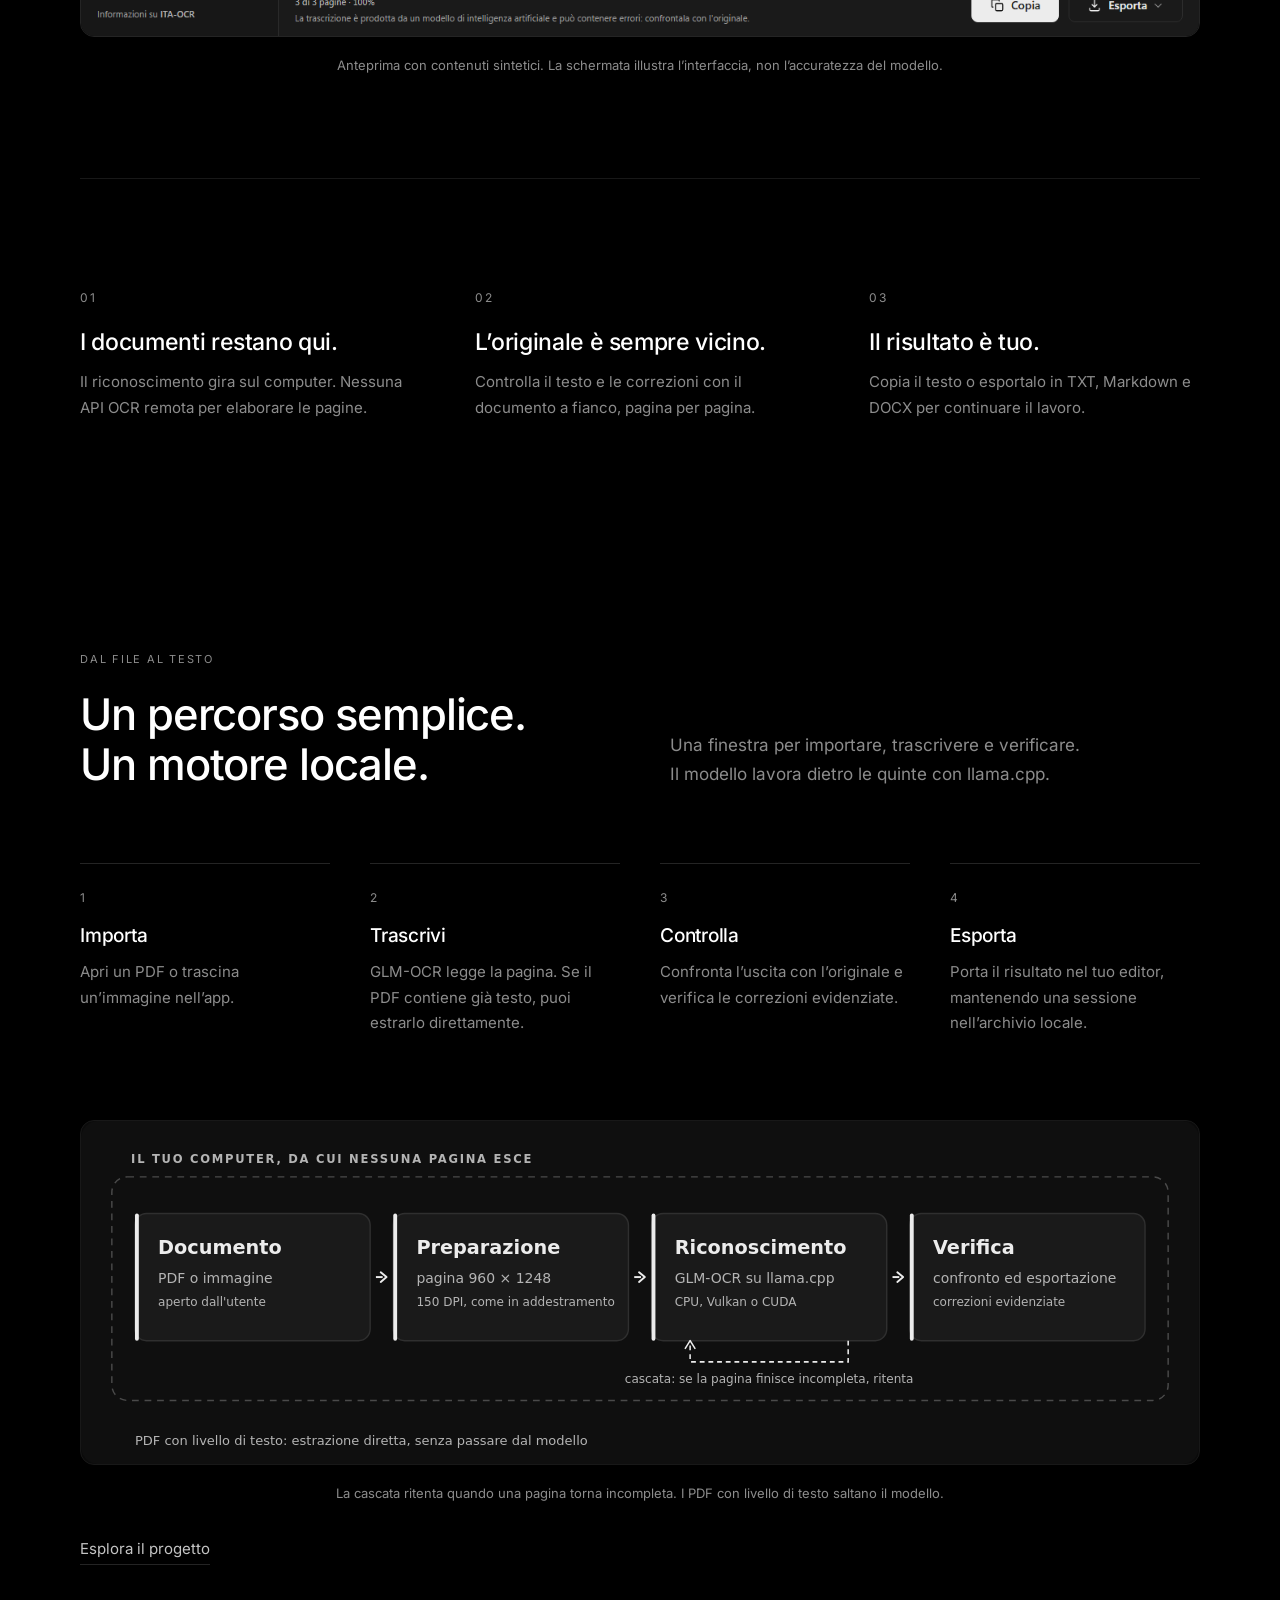
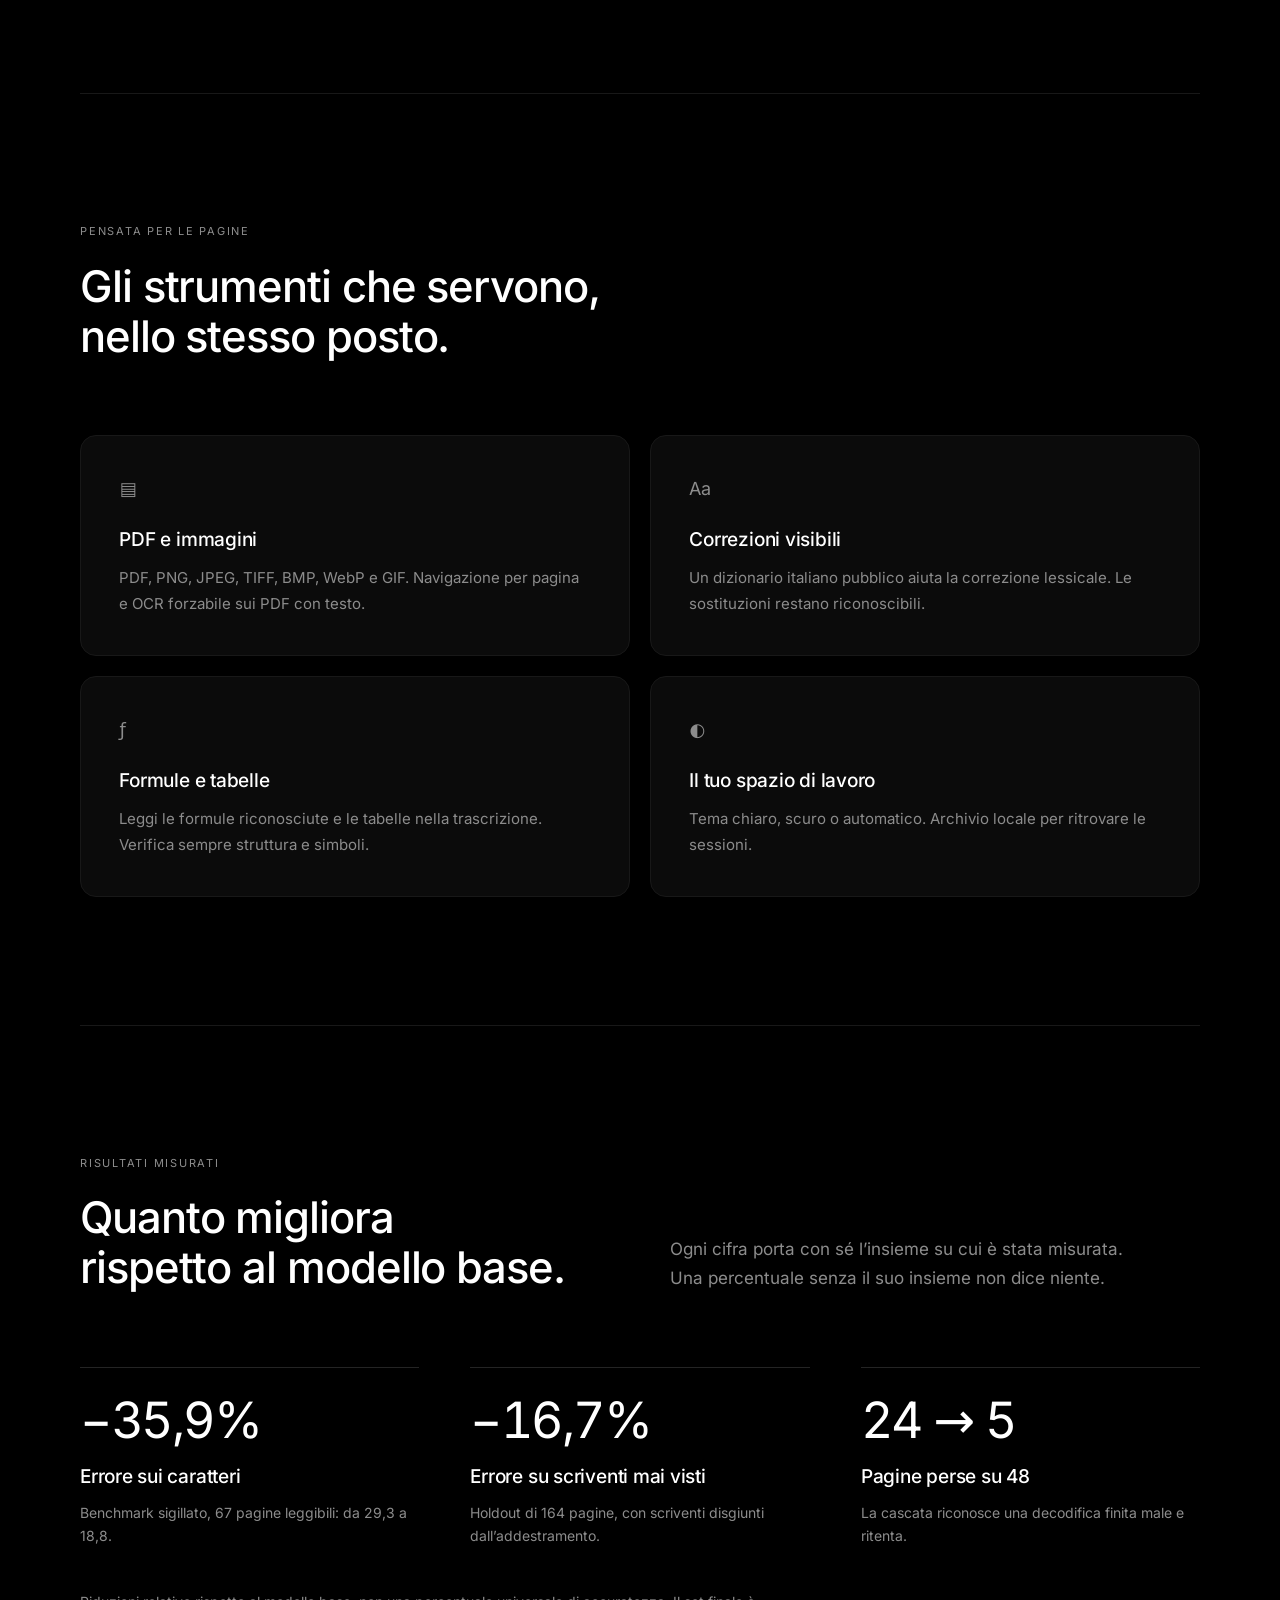
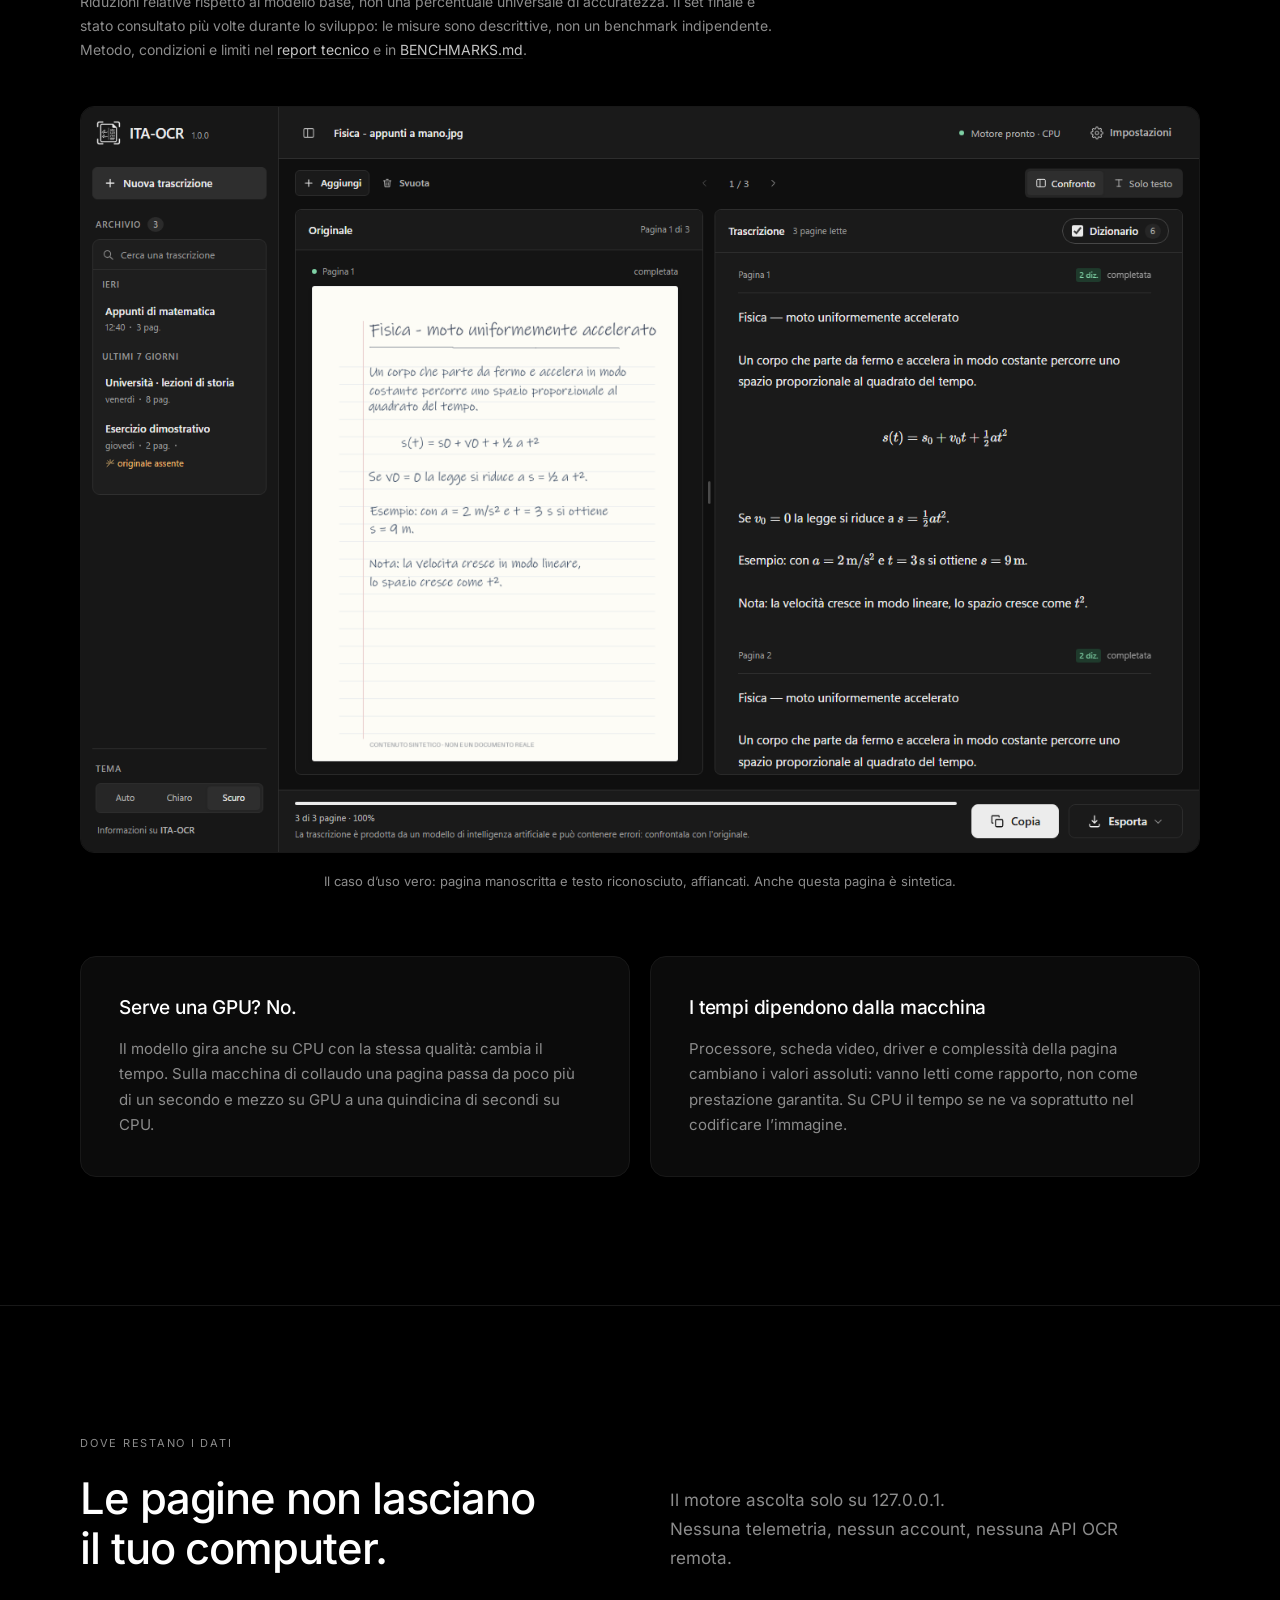
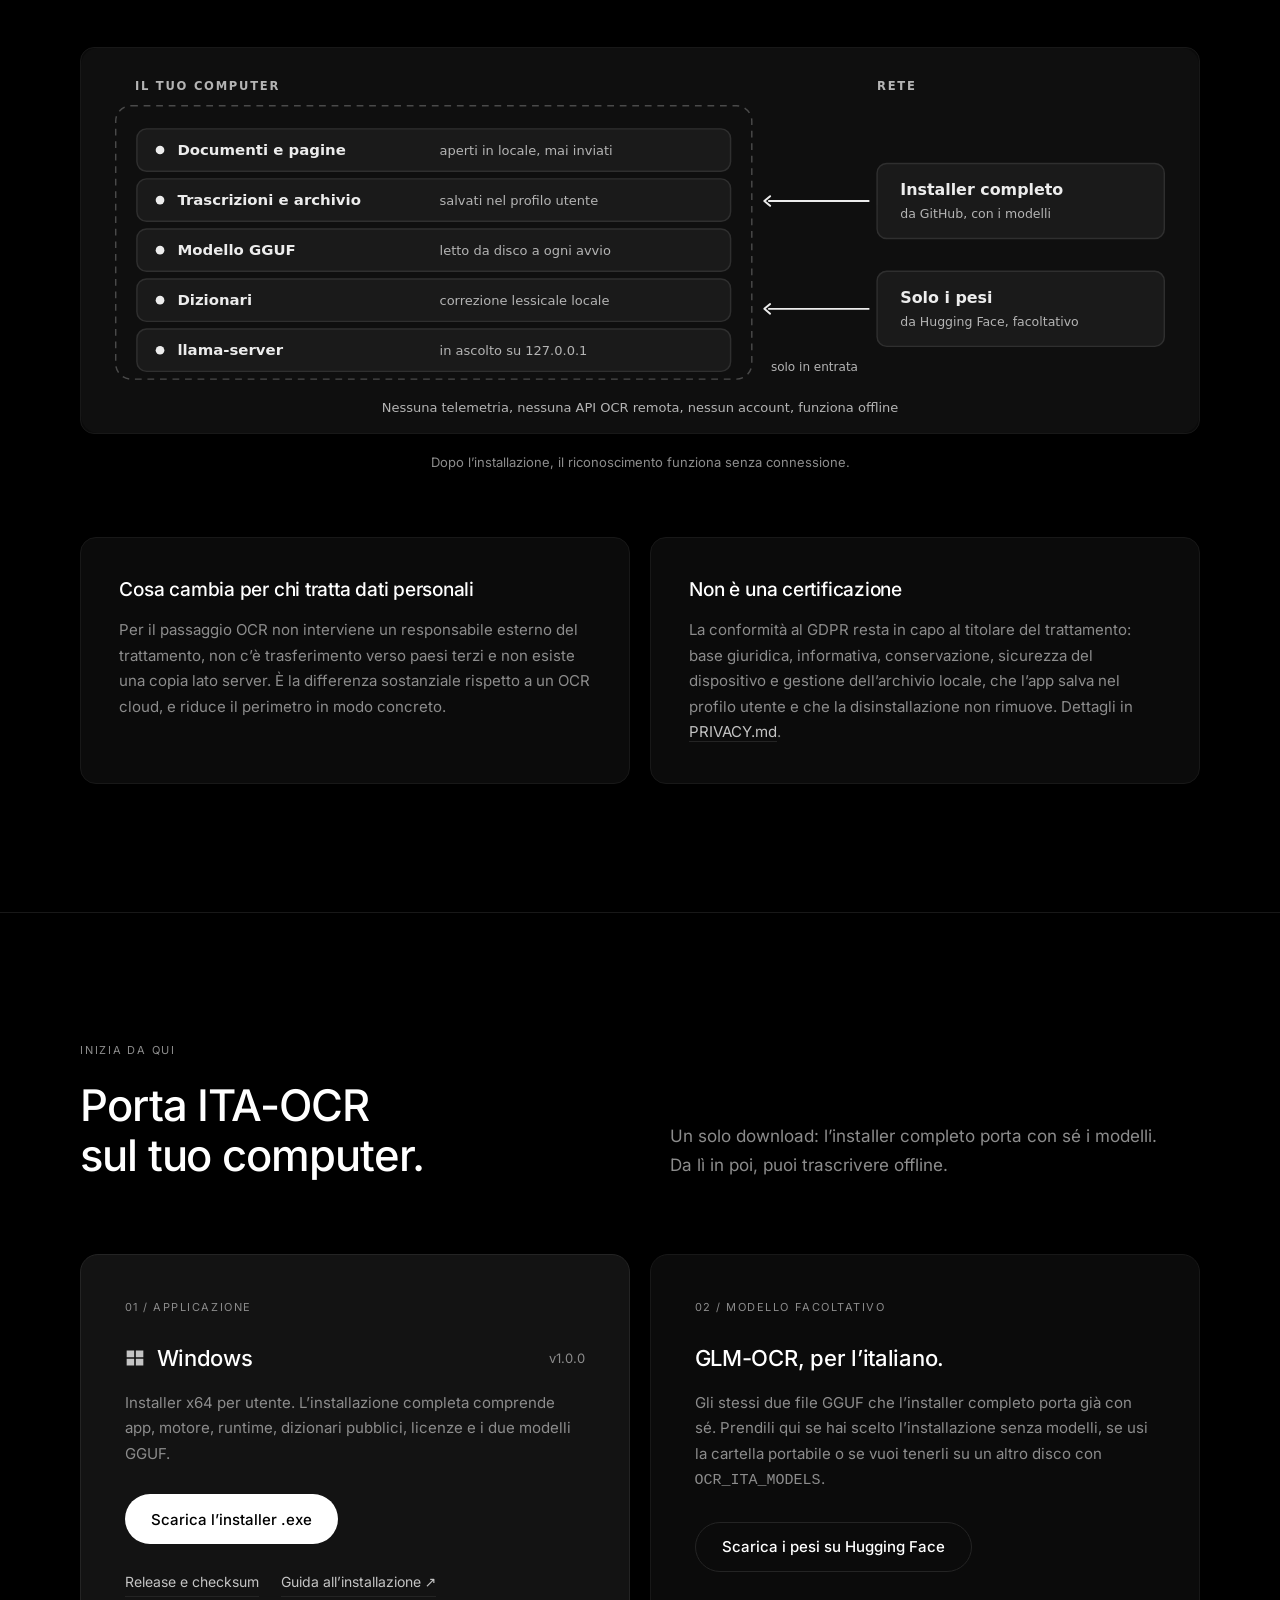
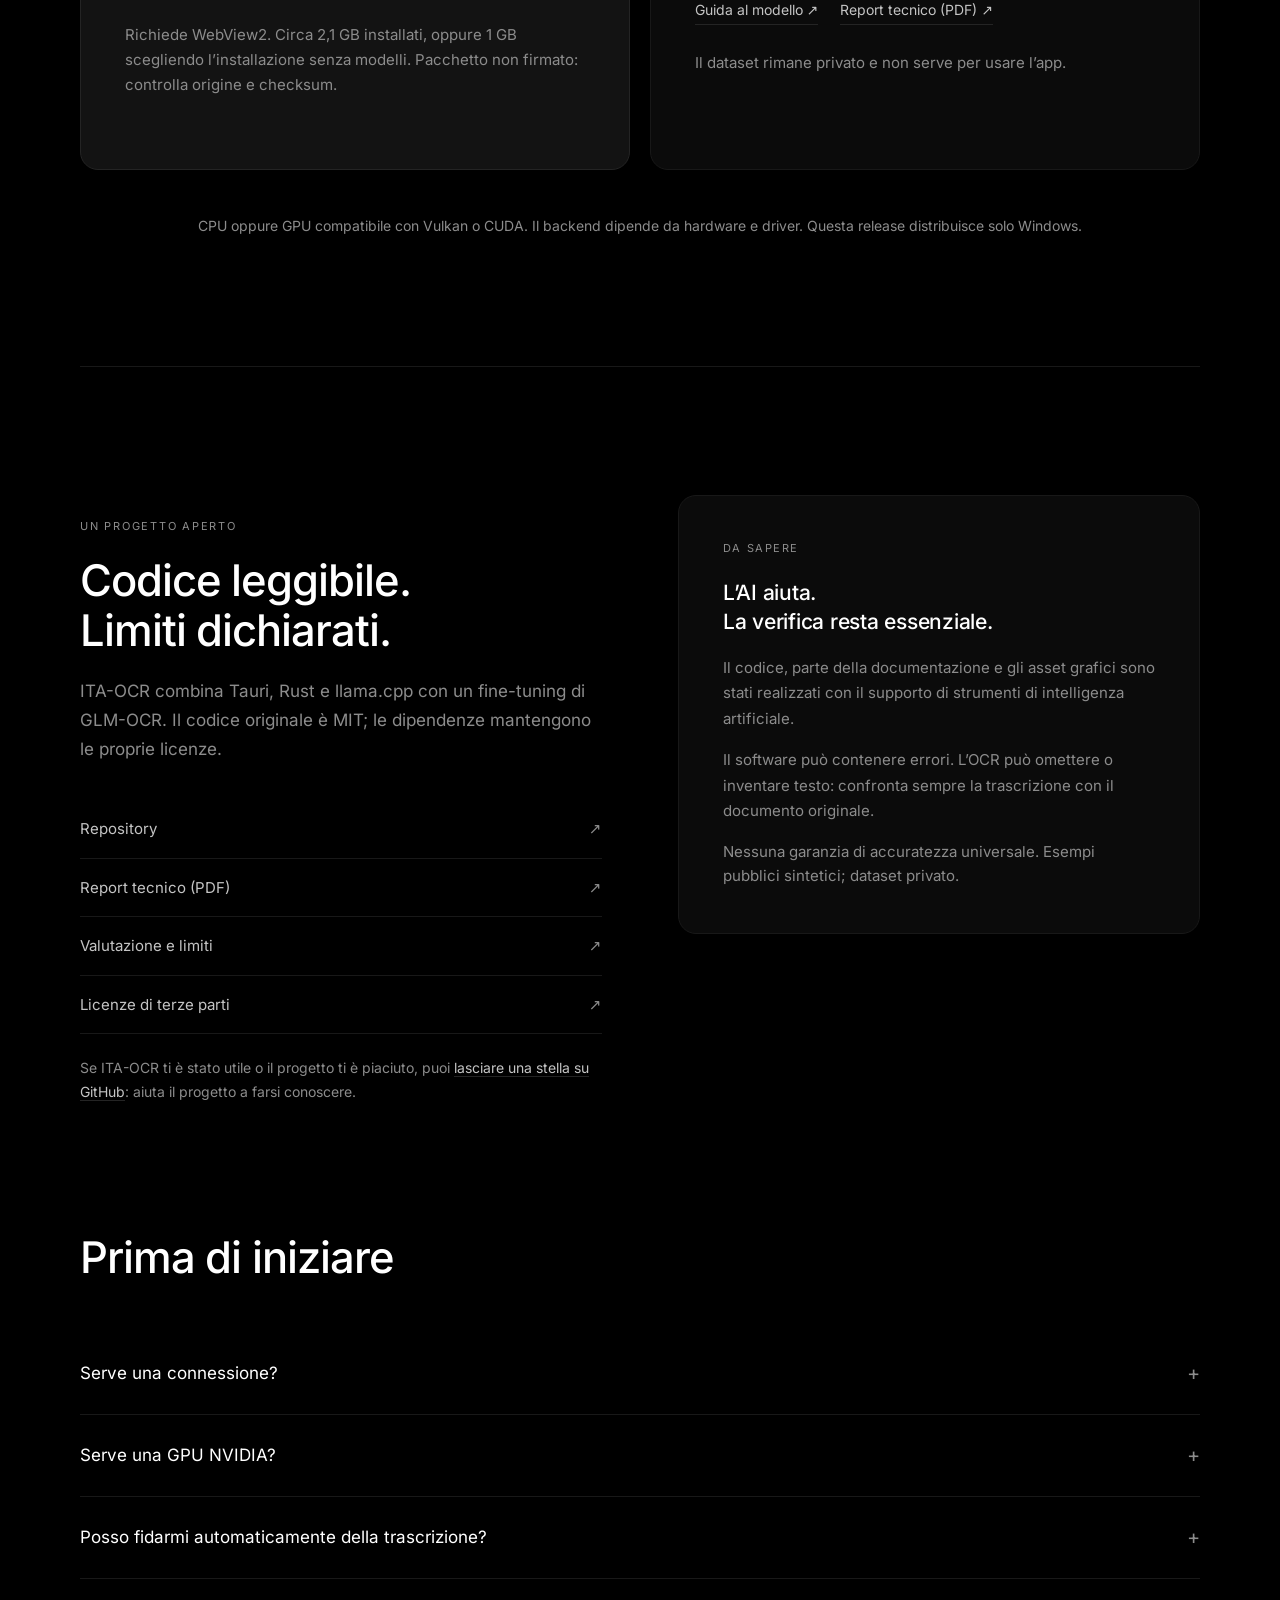
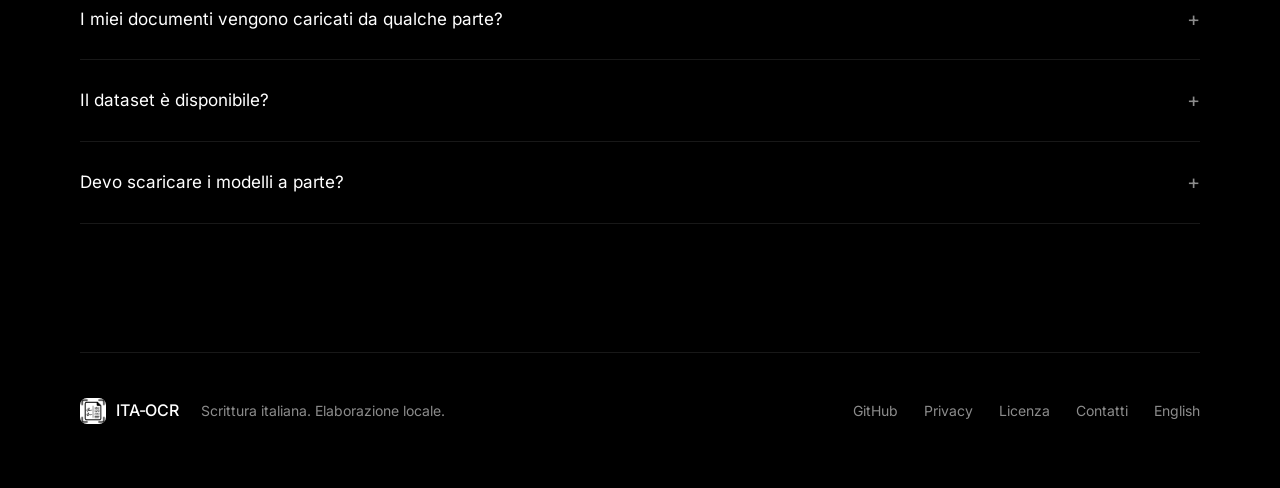
==== commit 248e4efd: "Rifa' il sito: fondo nero, un carattere solo Via il verde, i titoli in Georgia e i punti divisori. I" ====
--- a/docs/index.html
+++ b/docs/index.html
@@ -4,7 +4,7 @@
   <meta charset="utf-8">
   <meta name="viewport" content="width=device-width, initial-scale=1">
   <meta name="description" content="ITA-OCR trascrive la scrittura italiana sul tuo computer. App Windows, inferenza locale con GLM-OCR, confronto ed esportazione.">
-  <meta name="theme-color" content="#f6f5ef">
+  <meta name="theme-color" content="#000000">
   <meta property="og:title" content="ITA-OCR — Dalla pagina al testo">
   <meta property="og:description" content="OCR per la scrittura italiana. Elaborazione locale, confronto con l'originale e download Windows.">
   <meta property="og:image" content="https://GioOtto.github.io/ITA-OCR/assets/social.png">
@@ -21,20 +21,20 @@
   <a class="skip" href="#contenuto">Vai al contenuto</a>
   <header class="header">
     <a class="brand" href="#" aria-label="ITA-OCR, inizio"><img src="assets/logo.png" width="38" height="38" alt="">ITA-OCR</a>
-    <nav aria-label="Navigazione principale"><a href="#come-funziona">Come funziona</a><a href="#caratteristiche">L’app</a><a href="#risultati">Risultati</a><a href="#privacy">Privacy</a><a href="https://github.com/GioOtto/ITA-OCR">GitHub <span aria-hidden="true">↗</span></a><a class="lingua" href="en/" hreflang="en" lang="en">EN</a></nav>
-    <a class="button small" href="#download">Scarica per Windows <span aria-hidden="true">↓</span></a>
+    <nav aria-label="Navigazione principale"><a href="#come-funziona">Come funziona</a><a href="#caratteristiche">L’app</a><a href="#risultati">Risultati</a><a href="#privacy">Privacy</a><a href="https://github.com/GioOtto/ITA-OCR">GitHub</a><a class="lingua" href="en/" hreflang="en" lang="en">EN</a></nav>
+    <a class="button small" href="#download">Scarica per Windows</a>
   </header>
   <main id="contenuto">
     <section class="hero wrap">
-      <div class="eyebrow"><span class="dot"></span> OCR LOCALE · SCRITTURA ITALIANA</div>
-      <h1>Dalla pagina al testo.<br><em>Sul tuo computer.</em></h1>
+      <img class="marchio" src="assets/logo.png" width="64" height="64" alt="">
+      <h1>Dalla pagina al testo. Sul tuo computer.</h1>
       <p class="intro">Trascrivi le tue pagine, confronta ogni parola ed esporta il risultato.
         Con un fine-tuning di GLM-OCR, senza caricare i documenti su un servizio cloud.</p>
-      <div class="actions"><a class="button" href="#download">Scarica ITA-OCR <span aria-hidden="true">↓</span></a><a class="text-link" href="#come-funziona">Guarda come funziona <span aria-hidden="true">↗</span></a></div>
-      <div class="hero-notes"><span>Windows x64</span><span>Codice MIT</span><span>CPU · Vulkan · CUDA</span><span>Nessuna telemetria</span></div>
+      <div class="badges"><span>Elaborazione locale</span><span>Windows x64</span><span>CPU, Vulkan o CUDA</span><span>Nessuna telemetria</span><span>Codice MIT</span></div>
+      <div class="actions"><a class="button" href="#download">Scarica ITA-OCR</a><a class="text-link" href="#come-funziona">Guarda come funziona</a></div>
       <figure class="showcase">
-        <div class="frame-top"><span><i></i><i></i><i></i></span><span>IL DOCUMENTO E IL TESTO. FIANCO A FIANCO.</span><div class="theme-switch" role="group" aria-label="Tema della schermata"><button data-preview="light" aria-pressed="true">Chiaro</button><button data-preview="dark" aria-pressed="false">Scuro</button></div></div>
-        <img id="app-preview" src="assets/app-light.png" width="1380" height="920" alt="Interfaccia ITA-OCR con un documento sintetico e la sua trascrizione affiancati" fetchpriority="high">
+        <div class="frame-top"><span><i></i><i></i><i></i></span><span>IL DOCUMENTO E IL TESTO. FIANCO A FIANCO.</span><div class="theme-switch" role="group" aria-label="Tema della schermata"><button data-preview="light" aria-pressed="false">Chiaro</button><button data-preview="dark" aria-pressed="true">Scuro</button></div></div>
+        <img id="app-preview" src="assets/app-dark.png" width="1380" height="920" alt="Interfaccia ITA-OCR con un documento sintetico e la sua trascrizione affiancati" fetchpriority="high">
         <figcaption>Anteprima con contenuti sintetici. La schermata illustra l’interfaccia, non l’accuratezza del modello.</figcaption>
       </figure>
     </section>
@@ -47,10 +47,10 @@
       <div class="wrap"><div class="section-heading"><div><p class="eyebrow">DAL FILE AL TESTO</p><h2>Un percorso semplice.<br>Un motore locale.</h2></div><p>Una finestra per importare, trascrivere e verificare.<br>Il modello lavora dietro le quinte con llama.cpp.</p></div>
       <ol class="steps"><li><span>1</span><h3>Importa</h3><p>Apri un PDF o trascina un’immagine nell’app.</p></li><li><span>2</span><h3>Trascrivi</h3><p>GLM-OCR legge la pagina. Se il PDF contiene già testo, puoi estrarlo direttamente.</p></li><li><span>3</span><h3>Controlla</h3><p>Confronta l’uscita con l’originale e verifica le correzioni evidenziate.</p></li><li><span>4</span><h3>Esporta</h3><p>Porta il risultato nel tuo editor, mantenendo una sessione nell’archivio locale.</p></li></ol>
       <figure class="schema">
-        <img src="assets/pipeline-it-light.svg" width="1160" height="356" alt="Pipeline locale: documento, preparazione della pagina a 960 per 1248 punti, riconoscimento con GLM-OCR su llama.cpp con cascata di tentativi, verifica ed esportazione. Tutto avviene sul computer dell'utente." loading="lazy">
+        <img src="assets/pipeline-it-dark.svg" width="1160" height="356" alt="Pipeline locale: documento, preparazione della pagina a 960 per 1248 punti, riconoscimento con GLM-OCR su llama.cpp con cascata di tentativi, verifica ed esportazione. Tutto avviene sul computer dell'utente." loading="lazy">
         <figcaption>La cascata ritenta quando una pagina torna incompleta. I PDF con livello di testo saltano il modello.</figcaption>
       </figure>
-      <p style="margin-top:30px"><a class="text-link" href="https://github.com/GioOtto/ITA-OCR#come-funziona">Esplora il progetto <span aria-hidden="true">↗</span></a></p></div>
+      <p style="margin-top:30px"><a class="text-link" href="https://github.com/GioOtto/ITA-OCR#come-funziona">Esplora il progetto</a></p></div>
     </section>
     <section class="section wrap" id="caratteristiche">
       <div class="section-heading"><div><p class="eyebrow">PENSATA PER LE PAGINE</p><h2>Gli strumenti che servono,<br>nello stesso posto.</h2></div></div>
@@ -76,7 +76,7 @@
     <section class="section privacy-section" id="privacy"><div class="wrap">
       <div class="section-heading"><div><p class="eyebrow">DOVE RESTANO I DATI</p><h2>Le pagine non lasciano<br>il tuo computer.</h2></div><p>Il motore ascolta solo su 127.0.0.1.<br>Nessuna telemetria, nessun account, nessuna API OCR remota.</p></div>
       <figure class="schema">
-        <img src="assets/privacy-it-light.svg" width="1160" height="400" alt="Documenti, trascrizioni, archivio, modello GGUF e dizionari restano sul computer. Dalla rete arriva soltanto l'installer da GitHub, che porta con sé i modelli; i pesi da Hugging Face sono un'alternativa facoltativa." loading="lazy">
+        <img src="assets/privacy-it-dark.svg" width="1160" height="400" alt="Documenti, trascrizioni, archivio, modello GGUF e dizionari restano sul computer. Dalla rete arriva soltanto l'installer da GitHub, che porta con sé i modelli; i pesi da Hugging Face sono un'alternativa facoltativa." loading="lazy">
         <figcaption>Dopo l’installazione, il riconoscimento funziona senza connessione.</figcaption>
       </figure>
       <div class="privacy-grid">
@@ -86,8 +86,8 @@
     </div></section>
     <section class="section download-section" id="download"><div class="wrap">
       <div class="section-heading"><div><p class="eyebrow">INIZIA DA QUI</p><h2>Porta ITA-OCR<br>sul tuo computer.</h2></div><p>Un solo download: l’installer completo porta con sé i modelli.<br>Da lì in poi, puoi trascrivere offline.</p></div>
-      <div class="download-grid"><article class="download-card primary"><div class="card-label">01 / APPLICAZIONE</div><div class="platform"><svg viewBox="0 0 24 24" aria-hidden="true"><path d="M2 3h9v8H2zm11 0h9v8h-9zM2 13h9v8H2zm11 0h9v8h-9z"/></svg><h3>Windows</h3><span class="version">v1.0.0</span></div><p>Installer x64 per utente. L’installazione completa comprende app, motore, runtime, dizionari pubblici, licenze e i due modelli GGUF.</p><a class="button" href="https://github.com/GioOtto/ITA-OCR/releases/latest/download/ITA-OCR-setup_v1.0.0.exe">Scarica l’installer .exe <span aria-hidden="true">↓</span></a><div class="download-links"><a href="https://github.com/GioOtto/ITA-OCR/releases/latest">Release e checksum</a><a href="https://github.com/GioOtto/ITA-OCR/blob/main/docs/it/INSTALLAZIONE.md">Guida all’installazione ↗</a></div><p class="fine-print">Richiede WebView2. Circa 2,1 GB installati, oppure 1 GB scegliendo l’installazione senza modelli. Pacchetto non firmato: controlla origine e checksum.</p></article>
-      <article class="download-card"><div class="card-label">02 / MODELLO · FACOLTATIVO</div><h3>GLM-OCR, per l’italiano.</h3><p>Gli stessi due file GGUF che l’installer completo porta già con sé. Prendili qui se hai scelto l’installazione senza modelli, se usi la cartella portabile o se vuoi tenerli su un altro disco con <code>OCR_ITA_MODELS</code>.</p><a class="button outline" href="https://huggingface.co/ueuegio/ITA-OCR">Scarica i pesi su Hugging Face <span aria-hidden="true">↗</span></a><div class="download-links"><a href="https://github.com/GioOtto/ITA-OCR/blob/main/docs/it/MODELLO.md">Guida al modello ↗</a><a href="https://github.com/GioOtto/ITA-OCR/blob/main/docs/assets/ITA-OCR-report-tecnico.pdf">Report tecnico (PDF) ↗</a></div><p class="fine-print">Il dataset rimane privato e non serve per usare l’app.</p></article></div>
+      <div class="download-grid"><article class="download-card primary"><div class="card-label">01 / APPLICAZIONE</div><div class="platform"><svg viewBox="0 0 24 24" aria-hidden="true"><path d="M2 3h9v8H2zm11 0h9v8h-9zM2 13h9v8H2zm11 0h9v8h-9z"/></svg><h3>Windows</h3><span class="version">v1.0.0</span></div><p>Installer x64 per utente. L’installazione completa comprende app, motore, runtime, dizionari pubblici, licenze e i due modelli GGUF.</p><a class="button" href="https://github.com/GioOtto/ITA-OCR/releases/latest/download/ITA-OCR-setup_v1.0.0.exe">Scarica l’installer .exe</a><div class="download-links"><a href="https://github.com/GioOtto/ITA-OCR/releases/latest">Release e checksum</a><a href="https://github.com/GioOtto/ITA-OCR/blob/main/docs/it/INSTALLAZIONE.md">Guida all’installazione ↗</a></div><p class="fine-print">Richiede WebView2. Circa 2,1 GB installati, oppure 1 GB scegliendo l’installazione senza modelli. Pacchetto non firmato: controlla origine e checksum.</p></article>
+      <article class="download-card"><div class="card-label">02 / MODELLO FACOLTATIVO</div><h3>GLM-OCR, per l’italiano.</h3><p>Gli stessi due file GGUF che l’installer completo porta già con sé. Prendili qui se hai scelto l’installazione senza modelli, se usi la cartella portabile o se vuoi tenerli su un altro disco con <code>OCR_ITA_MODELS</code>.</p><a class="button outline" href="https://huggingface.co/ueuegio/ITA-OCR">Scarica i pesi su Hugging Face</a><div class="download-links"><a href="https://github.com/GioOtto/ITA-OCR/blob/main/docs/it/MODELLO.md">Guida al modello ↗</a><a href="https://github.com/GioOtto/ITA-OCR/blob/main/docs/assets/ITA-OCR-report-tecnico.pdf">Report tecnico (PDF) ↗</a></div><p class="fine-print">Il dataset rimane privato e non serve per usare l’app.</p></article></div>
       <p class="system-note">CPU oppure GPU compatibile con Vulkan o CUDA. Il backend dipende da hardware e driver. Questa release distribuisce solo Windows.</p>
     </div></section>
     <section class="section wrap research"><div><p class="eyebrow">UN PROGETTO APERTO</p><h2>Codice leggibile.<br>Limiti dichiarati.</h2><p>ITA-OCR combina Tauri, Rust e llama.cpp con un fine-tuning di GLM-OCR. Il codice originale è MIT; le dipendenze mantengono le proprie licenze.</p><div class="resource-links"><a href="https://github.com/GioOtto/ITA-OCR">Repository <span>↗</span></a><a href="https://github.com/GioOtto/ITA-OCR/blob/main/docs/assets/ITA-OCR-report-tecnico.pdf">Report tecnico (PDF) <span>↗</span></a><a href="https://github.com/GioOtto/ITA-OCR/blob/main/docs/it/BENCHMARKS.md">Valutazione e limiti <span>↗</span></a><a href="https://github.com/GioOtto/ITA-OCR/blob/main/docs/it/TERZE-PARTI.md">Licenze di terze parti <span>↗</span></a></div><p class="stella">Se ITA-OCR ti è stato utile o il progetto ti è piaciuto, puoi <a href="https://github.com/GioOtto/ITA-OCR">lasciare una stella su GitHub</a>: aiuta il progetto a farsi conoscere.</p></div><aside class="caveat"><span class="card-label">DA SAPERE</span><h3>L’AI aiuta.<br>La verifica resta essenziale.</h3><p>Il codice, parte della documentazione e gli asset grafici sono stati realizzati con il supporto di strumenti di intelligenza artificiale.</p><p>Il software può contenere errori. L’OCR può omettere o inventare testo: confronta sempre la trascrizione con il documento originale.</p><p class="fine-print">Nessuna garanzia di accuratezza universale. Esempi pubblici sintetici; dataset privato.</p></aside></section>
--- a/docs/style.css
+++ b/docs/style.css
@@ -1,25 +1,237 @@
 @charset "UTF-8";
-:root{color-scheme:light;--paper:#f6f5ef;--ink:#1f2924;--muted:#667069;--green:#225d43;--line:#dedfd5;--white:#fff;--pale:#e9eee6;font-family:Inter,"Segoe UI",Arial,sans-serif;font-synthesis:none;scroll-behavior:smooth}
-*{box-sizing:border-box}body{margin:0;background:var(--paper);color:var(--ink);line-height:1.65}a{color:inherit;text-decoration:none}a:hover{text-decoration:underline;text-underline-offset:4px}button{font:inherit;cursor:pointer}img{max-width:100%;height:auto}button:focus-visible,a:focus-visible,summary:focus-visible{outline:3px solid #bf7b2d;outline-offset:5px}.wrap{width:min(1160px,calc(100% - 64px));margin-inline:auto}.skip{position:absolute;left:20px;top:-100px;background:white;padding:10px;z-index:10}.skip:focus{top:10px}.header{max-width:1360px;padding:25px 40px;margin:auto;display:flex;align-items:center;justify-content:space-between;gap:24px;border-bottom:1px solid var(--line)}.brand{font-size:21px;font-weight:700;letter-spacing:-.8px;display:flex;align-items:center;gap:10px}.brand img{border-radius:8px}.header nav{display:flex;gap:30px;font-size:14px}.button{display:inline-flex;align-items:center;justify-content:space-between;gap:35px;background:var(--green);border:1px solid var(--green);border-radius:6px;padding:15px 22px;color:white;font-weight:600;font-size:15px;transition:background .2s,transform .2s}.button:hover{background:#174831;text-decoration:none;transform:translateY(-1px)}.button.small{padding:10px 16px;font-size:13px;gap:18px}.button.outline{background:transparent;color:var(--green)}.button.outline:hover{background:var(--pale)}.hero{padding-top:85px;text-align:center}.eyebrow{font-size:11px;font-weight:650;letter-spacing:2px;margin:0 0 23px;color:var(--green)}.dot{display:inline-block;width:6px;height:6px;background:var(--green);border-radius:50%;margin-right:8px;vertical-align:2px}h1,h2,h3,p{margin-top:0}h1{font-family:Georgia,"Times New Roman",serif;font-size:clamp(48px,6.3vw,82px);font-weight:400;letter-spacing:-3.8px;line-height:1.09;margin-bottom:26px}h1 em{font-weight:400;color:var(--green)}.intro{font-size:18px;line-height:1.8;max-width:650px;margin:0 auto 29px;color:var(--muted)}.actions{display:flex;gap:28px;justify-content:center;align-items:center}.text-link{font-size:14px;font-weight:600}.text-link span{margin-left:12px}.hero-notes{display:flex;justify-content:center;gap:28px;margin-top:23px;font-size:12px;color:var(--muted)}.hero-notes span+span:before{content:"·";margin-right:28px}.showcase{margin:56px 0 0;position:relative;box-shadow:0 25px 75px #24392b13;background:white;border:1px solid #cfd3c8;border-radius:12px;overflow:hidden;text-align:left}.frame-top{min-height:46px;display:flex;align-items:center;justify-content:space-between;padding:10px 16px;background:#ebece5;border-bottom:1px solid var(--line);font-size:9px;letter-spacing:1px;color:var(--muted);gap:12px}.frame-top i{display:inline-block;height:7px;width:7px;border-radius:50%;background:#bbc0b5;margin-right:5px}.theme-switch{display:flex;gap:3px}.theme-switch button{background:transparent;border:0;border-radius:4px;font-size:11px;padding:3px 9px;color:var(--muted)}.theme-switch button[aria-pressed=true]{background:white;color:var(--ink);box-shadow:0 1px 3px #0001}.showcase>img{width:100%;display:block}.showcase figcaption{text-align:center;padding:12px 20px;font-size:11px;color:var(--muted);border-top:1px solid var(--line)}.principles{display:grid;grid-template-columns:repeat(3,1fr);gap:50px;padding-top:58px;padding-bottom:75px}.number{font-size:11px;letter-spacing:1px;color:var(--muted)}.principles h2{font-size:17px;letter-spacing:-.4px;margin:8px 0 10px}.principles p{font-size:14px;color:var(--muted);margin-bottom:0}.section{padding-block:85px}.process{background:var(--pale);border-block:1px solid #dbe1d6}.section-heading{display:flex;align-items:flex-end;justify-content:space-between;gap:40px;margin-bottom:48px}.section-heading h2,.research h2{font:400 clamp(32px,3.5vw,46px)/1.18 Georgia,serif;letter-spacing:-1.5px;margin:0}.section-heading p:not(.eyebrow){font-size:14px;color:var(--muted);max-width:360px;margin-bottom:4px}.steps{list-style:none;padding:0;margin:0 0 35px;display:grid;grid-template-columns:repeat(4,1fr);gap:30px}.steps li{border-top:1px solid #bfcbbc;padding-top:20px}.steps span{display:grid;place-items:center;width:32px;height:32px;border:1px solid #bbc9b7;border-radius:50%;font-size:12px;margin-bottom:20px}.steps h3{font-size:17px;margin-bottom:8px}.steps p{font-size:14px;color:var(--muted)}.features{display:grid;grid-template-columns:repeat(4,1fr);gap:30px}.features article{padding-top:10px}.feature-icon{font-size:24px;color:var(--green);font-family:Georgia,serif;display:block;height:50px}.features h3{font-size:16px}.features p{font-size:14px;color:var(--muted)}.download-section{background:#eae9e1;border-block:1px solid var(--line)}.download-grid{display:grid;grid-template-columns:1.15fr 1fr;gap:24px}.download-card{background:#f9f9f3;border:1px solid #d2d7cc;border-radius:10px;padding:35px;display:flex;flex-direction:column;align-items:flex-start}.download-card.primary{background:white}.card-label{font-size:10px;letter-spacing:1.5px;color:var(--muted);margin-bottom:25px}.platform{display:flex;align-items:center;gap:14px;margin-bottom:20px;width:100%}.platform svg{width:25px;fill:var(--green)}.download-card h3{font-size:24px;letter-spacing:-.6px;margin-bottom:20px}.platform h3{margin:0}.version{font:11px monospace;margin-left:auto;border:1px solid var(--line);padding:2px 8px;border-radius:20px}.download-card>p:not(.fine-print){font-size:14px;color:var(--muted);max-width:430px;margin-bottom:25px}.download-card .button{width:100%;margin-top:auto}.download-links{font-size:11px;display:flex;justify-content:space-between;gap:10px;width:100%;margin-top:15px;text-decoration:underline;text-underline-offset:3px}.fine-print{font-size:12px;color:var(--muted);line-height:1.7}.download-card .fine-print{margin-top:22px;margin-bottom:0}.system-note{font-size:12px;text-align:center;color:var(--muted);margin:25px 0 0}.research{display:grid;grid-template-columns:1fr 1fr;gap:100px}.research h2{margin-bottom:25px}.research p{font-size:14px;color:var(--muted)}.resource-links{margin-top:30px}
-.stella{margin-top:26px;font-size:13px;color:var(--muted);line-height:1.7}
-.stella a{text-decoration:underline;text-underline-offset:3px}.resource-links a{display:flex;justify-content:space-between;padding:12px 0;border-bottom:1px solid var(--line);font-size:14px}.caveat{padding:35px;background:#efece0;border:1px solid #ded8c6;border-radius:8px}.caveat .card-label{display:block;color:#7a6940}.caveat h3{font:400 30px/1.2 Georgia,serif;letter-spacing:-.7px}.faq{padding-bottom:80px;max-width:850px}.faq h2{font:400 32px Georgia,serif;margin-bottom:25px}.faq details{border-bottom:1px solid var(--line);padding:20px 0}.faq summary{cursor:pointer;font-size:15px;font-weight:600}.faq details p{margin:16px 0 0;color:var(--muted);font-size:14px}.footer{display:flex;align-items:center;gap:28px;padding-block:30px;border-top:1px solid var(--line);font-size:12px}.footer p{color:var(--muted);margin:0}.footer nav{margin-left:auto;display:flex;gap:20px}code{font-size:.9em;background:#e6e8df;border-radius:3px;padding:2px 4px}
-@media(max-width:850px){.header{padding:20px 24px}.header nav{gap:18px}.header .small{display:none}.wrap{width:calc(100% - 40px)}.hero{padding-top:60px}h1{letter-spacing:-2px}.section-heading{align-items:flex-start;flex-direction:column;gap:24px}.section{padding-block:60px}.principles{gap:25px}.steps,.features{grid-template-columns:repeat(2,1fr)}.research{gap:35px}.download-card{padding:25px}.footer{flex-wrap:wrap}.footer nav{margin-left:0;width:100%}}
-@media(max-width:560px){.header nav a:first-child{display:none}.header nav{font-size:12px;gap:16px}.brand{font-size:19px}.hero{padding-top:44px}h1{font-size:46px}.intro{font-size:16px}.actions{flex-direction:column;gap:18px}.hero-notes{gap:12px;font-size:10px}.hero-notes span+span:before{margin-right:12px}.frame-top>span:nth-child(2){display:none}.showcase{margin-top:36px}.showcase figcaption{font-size:10px}.principles{grid-template-columns:1fr;gap:25px;padding-block:38px}.principles>div{border-bottom:1px solid var(--line);padding-bottom:20px}.download-grid,.research{grid-template-columns:1fr}.steps,.features{gap:20px}.download-card .button{font-size:13px;padding:13px 15px;gap:15px}.section-heading h2,.research h2{font-size:35px}.footer nav{flex-wrap:wrap}.caveat{padding:26px}}
-@media(prefers-reduced-motion:reduce){:root{scroll-behavior:auto}.button{transition:none}}
-.schema{margin:0;border:1px solid var(--line);border-radius:12px;overflow:hidden;background:var(--white)}
-.schema img{display:block;width:100%}
-.schema figcaption{padding:14px 20px;font-size:12px;color:var(--muted);border-top:1px solid var(--line)}
-.privacy-section{background:var(--pale);border-block:1px solid #dbe1d6}
-.privacy-grid{display:grid;grid-template-columns:1fr 1fr;gap:60px;margin-top:44px;align-items:start}
-.privacy-grid h3{font-size:17px;margin:0 0 10px}
-.privacy-grid p{font-size:14px;color:var(--muted);margin-bottom:0}
-.privacy-grid .nota{border-left:3px solid #c3b48a;padding-left:20px}
-.lingua{font-weight:600;letter-spacing:.5px}
-@media(max-width:850px){.privacy-grid{grid-template-columns:1fr;gap:28px}}
-.numeri{display:grid;grid-template-columns:repeat(3,1fr);gap:24px;margin:44px 0 0}
-.numeri div{background:var(--white);border:1px solid var(--line);border-radius:10px;padding:28px}
-.numeri .cifra{font:400 clamp(34px,4vw,50px)/1 Georgia,serif;letter-spacing:-2px;color:var(--green);display:block;margin-bottom:12px}
-.numeri h3{font-size:15px;margin:0 0 6px}
-.numeri p{font-size:13px;color:var(--muted);margin:0}
-.postilla{font-size:12.5px;color:var(--muted);margin:24px 0 0;max-width:760px}
-@media(max-width:850px){.numeri{grid-template-columns:1fr}}
+
+/* ITA-OCR — foglio di stile del sito.
+
+   Un solo carattere per tutta la pagina, fondo nero, nessun colore d'accento:
+   come nell'applicazione, l'accento è l'inchiostro. Il carattere è ospitato
+   qui e non su un CDN di terzi, perché la pagina privacy promette che il sito
+   non chiama nessuno, e questo vale anche per i font. */
+
+@font-face {
+  font-family: "Inter var";
+  src: url("assets/fonts/inter-latin-variable.woff2") format("woff2");
+  font-weight: 100 900;
+  font-style: normal;
+  font-display: swap;
+}
+
+:root {
+  color-scheme: dark;
+  --bg: #000;
+  --superficie: #0b0b0b;
+  --superficie-alta: #131313;
+  --linea: #242424;
+  --linea-tenue: #181818;
+  --testo: #fff;
+  --tenue: #8c8c8c;
+  --chiaro: #c4c4c4;
+  --sans: "Inter var", Inter, system-ui, -apple-system, "Segoe UI", Roboto, Arial, sans-serif;
+  --misura: 1120px;
+  font-family: var(--sans);
+  font-synthesis: none;
+  scroll-behavior: smooth;
+}
+
+@media (prefers-reduced-motion: reduce) { :root { scroll-behavior: auto; } }
+
+* { box-sizing: border-box; }
+
+body {
+  margin: 0;
+  background: var(--bg);
+  color: var(--testo);
+  font-size: 17px;
+  line-height: 1.7;
+  -webkit-font-smoothing: antialiased;
+}
+
+img, svg { max-width: 100%; height: auto; display: block; }
+a { color: inherit; text-decoration: none; }
+button { font: inherit; cursor: pointer; }
+
+h1, h2, h3 { margin: 0; font-weight: 500; letter-spacing: -0.025em; }
+h1 { font-size: clamp(42px, 6.2vw, 76px); line-height: 1.05; }
+h2 { font-size: clamp(28px, 3.4vw, 44px); line-height: 1.15; }
+h3 { font-size: 19px; line-height: 1.4; letter-spacing: -0.012em; }
+p { margin: 0; }
+
+.wrap { width: min(100% - 48px, var(--misura)); margin-inline: auto; }
+
+.skip { position: absolute; left: -9999px; top: 0; z-index: 50; background: var(--testo); color: var(--bg); padding: 12px 20px; border-radius: 8px; }
+.skip:focus { left: 16px; top: 16px; }
+
+a:focus-visible, button:focus-visible, summary:focus-visible { outline: 2px solid var(--testo); outline-offset: 4px; border-radius: 4px; }
+
+/* ---------------------------------------------------------------- testata */
+
+.header {
+  position: sticky; top: 0; z-index: 30;
+  display: flex; align-items: center; gap: 32px;
+  width: min(100% - 48px, var(--misura)); margin-inline: auto; padding: 18px 0;
+  background: rgba(0, 0, 0, .74);
+  backdrop-filter: saturate(140%) blur(14px);
+  border-bottom: 1px solid var(--linea-tenue);
+}
+.brand { display: flex; align-items: center; gap: 10px; font-size: 16px; font-weight: 500; letter-spacing: -0.01em; }
+.brand img { width: 26px; height: 26px; border-radius: 7px; }
+.header nav { display: flex; align-items: center; gap: 28px; margin-left: auto; }
+.header nav a { font-size: 14px; color: var(--tenue); transition: color .15s; }
+.header nav a:hover { color: var(--testo); }
+.header .lingua { border: 1px solid var(--linea); border-radius: 999px; padding: 4px 12px; font-size: 12px; letter-spacing: .06em; }
+
+/* ---------------------------------------------------------------- bottoni */
+
+.button {
+  display: inline-flex; align-items: center; gap: 10px;
+  height: 50px; padding: 0 26px; border-radius: 999px;
+  background: var(--testo); color: var(--bg);
+  font-size: 15px; font-weight: 500; white-space: nowrap;
+  transition: opacity .15s, background .15s;
+}
+.button:hover { opacity: .84; }
+.button.outline { background: transparent; color: var(--testo); border: 1px solid var(--linea); }
+.button.outline:hover { background: var(--superficie-alta); opacity: 1; }
+.button.small { height: 40px; padding: 0 18px; font-size: 14px; }
+
+.text-link { display: inline-flex; align-items: center; gap: 9px; font-size: 15px; color: var(--chiaro); border-bottom: 1px solid var(--linea); padding-bottom: 3px; }
+.text-link:hover { color: var(--testo); border-color: var(--tenue); }
+
+/* ------------------------------------------------------------------- hero */
+
+.hero { text-align: center; padding: clamp(70px, 10vw, 132px) 0 clamp(56px, 8vw, 104px); }
+.hero .marchio { width: 64px; height: 64px; border-radius: 17px; margin: 0 auto 40px; }
+.hero h1 { max-width: 16ch; margin-inline: auto; }
+.intro { max-width: 58ch; margin: 30px auto 0; font-size: 19px; line-height: 1.72; color: var(--chiaro); }
+.badges { display: flex; flex-wrap: wrap; justify-content: center; gap: 10px; margin-top: 38px; }
+.badges span { border: 1px solid var(--linea); border-radius: 999px; padding: 7px 16px; font-size: 13px; color: var(--tenue); }
+.actions { display: flex; flex-wrap: wrap; justify-content: center; align-items: center; gap: 18px; margin-top: 42px; }
+
+/* --------------------------------------------------------- schermata app */
+
+.showcase { margin: clamp(60px, 8vw, 104px) 0 0; }
+.frame-top {
+  display: flex; align-items: center; gap: 16px; padding: 12px 18px;
+  border: 1px solid var(--linea); border-bottom: 0; border-radius: 14px 14px 0 0;
+  background: var(--superficie); font-size: 11px; letter-spacing: .1em; color: var(--tenue);
+}
+.frame-top > span:first-child { display: flex; gap: 7px; }
+.frame-top i { width: 9px; height: 9px; border-radius: 50%; background: var(--linea); }
+.frame-top > span:nth-child(2) { display: none; }
+.theme-switch { display: flex; gap: 4px; margin-left: auto; }
+.theme-switch button { border: 1px solid transparent; border-radius: 999px; background: none; color: var(--tenue); font-size: 12px; letter-spacing: 0; padding: 4px 13px; }
+.theme-switch button[aria-pressed="true"] { border-color: var(--linea); color: var(--testo); }
+.showcase img { width: 100%; border: 1px solid var(--linea); border-radius: 0 0 14px 14px; background: var(--superficie); }
+figcaption { font-size: 13px; line-height: 1.6; margin-top: 18px; text-align: center; color: var(--tenue); }
+
+/* --------------------------------------------------------------- sezioni */
+
+.section { padding: clamp(78px, 10vw, 140px) 0; }
+.section + .section { border-top: 1px solid var(--linea-tenue); }
+
+/* La testata resta appiccicata in alto: senza questo margine, arrivando da
+   un'ancora del menu il titolo della sezione finisce sotto la testata. */
+[id] { scroll-margin-top: 92px; }
+
+.section-heading { display: grid; grid-template-columns: 1fr 1fr; gap: 60px; align-items: end; margin-bottom: clamp(46px, 6vw, 74px); }
+.section-heading > p { color: var(--tenue); max-width: 46ch; }
+.eyebrow { font-size: 11px; letter-spacing: .16em; text-transform: uppercase; color: var(--tenue); margin-bottom: 20px; }
+
+.principles { display: grid; grid-template-columns: repeat(3, 1fr); gap: clamp(36px, 5vw, 70px); padding: clamp(66px, 8vw, 106px) 0; border-top: 1px solid var(--linea-tenue); }
+.principles h2 { font-size: 23px; letter-spacing: -0.015em; margin: 18px 0 14px; }
+.principles p { color: var(--tenue); font-size: 15px; }
+.number { font-size: 12px; letter-spacing: .16em; color: var(--tenue); }
+
+.steps { list-style: none; margin: 0 0 clamp(54px, 7vw, 84px); padding: 0; display: grid; grid-template-columns: repeat(4, 1fr); gap: 40px; }
+.steps li { border-top: 1px solid var(--linea); padding-top: 24px; }
+.steps span { display: block; font-size: 12px; letter-spacing: .12em; color: var(--tenue); margin-bottom: 14px; }
+.steps h3 { margin-bottom: 10px; }
+.steps p { color: var(--tenue); font-size: 15px; }
+
+.schema { margin: 0; }
+.schema img { width: 100%; border: 1px solid var(--linea-tenue); border-radius: 14px; background: var(--superficie); }
+
+.features { display: grid; grid-template-columns: repeat(2, 1fr); gap: 20px; }
+.features article { background: var(--superficie); border: 1px solid var(--linea-tenue); border-radius: 16px; padding: clamp(28px, 3vw, 40px); }
+.features h3 { margin-bottom: 12px; }
+.features p { color: var(--tenue); font-size: 15px; }
+.feature-icon { display: block; font-size: 18px; color: var(--tenue); margin-bottom: 22px; }
+
+.numeri { display: grid; grid-template-columns: repeat(3, 1fr); gap: clamp(28px, 4vw, 54px); }
+.numeri > div { border-top: 1px solid var(--linea); padding-top: 26px; }
+.cifra { display: block; font-size: clamp(34px, 4.4vw, 50px); font-weight: 400; letter-spacing: -0.03em; line-height: 1.05; margin-bottom: 18px; font-variant-numeric: tabular-nums; }
+.numeri h3 { margin-bottom: 10px; }
+.numeri p { color: var(--tenue); font-size: 14px; }
+.postilla { font-size: 14px; line-height: 1.7; color: var(--tenue); max-width: 78ch; margin-top: 42px; }
+.postilla a, .fine-print a, .nota a, .faq a { color: var(--chiaro); border-bottom: 1px solid var(--linea); }
+.postilla a:hover, .fine-print a:hover, .nota a:hover, .faq a:hover { color: var(--testo); }
+
+.privacy-grid { display: grid; grid-template-columns: 1fr 1fr; gap: 20px; margin-top: clamp(42px, 5vw, 64px); }
+.privacy-grid > div { background: var(--superficie); border: 1px solid var(--linea-tenue); border-radius: 16px; padding: clamp(28px, 3vw, 40px); }
+.privacy-grid h3 { margin-bottom: 14px; }
+.privacy-grid p { color: var(--tenue); font-size: 15px; }
+.nota { background: var(--superficie-alta); }
+
+.download-grid { display: grid; grid-template-columns: 1fr 1fr; gap: 20px; }
+.download-card { background: var(--superficie); border: 1px solid var(--linea-tenue); border-radius: 18px; padding: clamp(30px, 3.4vw, 44px); display: flex; flex-direction: column; }
+.download-card.primary { background: var(--superficie-alta); border-color: var(--linea); }
+.card-label { font-size: 11px; letter-spacing: .14em; color: var(--tenue); margin-bottom: 26px; }
+.platform { display: flex; align-items: center; gap: 12px; margin-bottom: 16px; }
+.platform svg { width: 20px; height: 20px; fill: var(--chiaro); }
+.platform h3 { font-size: 22px; }
+.version { font-size: 13px; color: var(--tenue); margin-left: auto; }
+.download-card > h3 { font-size: 22px; margin-bottom: 16px; }
+.download-card > p { color: var(--tenue); font-size: 15px; margin-bottom: 28px; }
+.download-card .button { align-self: flex-start; }
+.download-links { display: flex; flex-wrap: wrap; gap: 22px; margin-top: 26px; }
+.download-links a { font-size: 14px; color: var(--chiaro); border-bottom: 1px solid var(--linea); padding-bottom: 2px; }
+.download-links a:hover { color: var(--testo); }
+.fine-print { font-size: 13px; line-height: 1.65; color: var(--tenue); margin-top: 26px; }
+.system-note { font-size: 14px; color: var(--tenue); text-align: center; margin-top: 44px; }
+
+.research { display: grid; grid-template-columns: 1fr 1fr; gap: clamp(46px, 6vw, 88px); }
+.research > div > p { color: var(--tenue); margin-top: 22px; }
+.resource-links { margin-top: 36px; }
+.resource-links a { display: flex; justify-content: space-between; align-items: center; padding: 16px 0; border-bottom: 1px solid var(--linea-tenue); font-size: 15px; color: var(--chiaro); }
+.resource-links a:hover { color: var(--testo); }
+.resource-links span { color: var(--tenue); }
+.stella { margin-top: 30px; font-size: 14px; line-height: 1.7; color: var(--tenue); }
+.stella a { color: var(--chiaro); border-bottom: 1px solid var(--linea); }
+.stella a:hover { color: var(--testo); }
+.caveat { background: var(--superficie); border: 1px solid var(--linea-tenue); border-radius: 18px; padding: clamp(30px, 3.4vw, 44px); align-self: start; }
+.caveat h3 { font-size: 21px; margin-bottom: 18px; }
+.caveat p { color: var(--tenue); font-size: 15px; }
+.caveat p + p { margin-top: 16px; }
+.caveat .card-label { margin-bottom: 20px; display: block; }
+
+.faq { padding-bottom: clamp(78px, 10vw, 140px); }
+.faq h2 { margin-bottom: clamp(34px, 4vw, 54px); }
+.faq details { border-bottom: 1px solid var(--linea-tenue); }
+.faq summary { list-style: none; padding: 26px 0; font-size: 17px; display: flex; justify-content: space-between; gap: 24px; }
+.faq summary::-webkit-details-marker { display: none; }
+.faq summary::after { content: "+"; color: var(--tenue); font-size: 20px; line-height: 1.4; }
+.faq details[open] summary::after { content: "–"; }
+.faq details p { color: var(--tenue); font-size: 15px; padding-bottom: 26px; max-width: 74ch; }
+
+/* ------------------------------------------------------------------ piede */
+
+.footer { display: flex; flex-wrap: wrap; align-items: center; gap: 22px; padding: 44px 0 64px; border-top: 1px solid var(--linea-tenue); }
+.footer p { color: var(--tenue); font-size: 14px; }
+.footer nav { display: flex; flex-wrap: wrap; gap: 26px; margin-left: auto; }
+.footer nav a { font-size: 14px; color: var(--tenue); }
+.footer nav a:hover { color: var(--testo); }
+
+/* --------------------------------------------------------------- adattivo */
+
+@media (max-width: 900px) {
+  .section-heading, .research, .privacy-grid, .download-grid, .principles, .numeri, .features { grid-template-columns: 1fr; }
+  .steps { grid-template-columns: repeat(2, 1fr); }
+  .header nav { gap: 18px; }
+  .header nav a:not(.lingua) { display: none; }
+}
+
+@media (max-width: 620px) {
+  body { font-size: 16px; }
+  .steps { grid-template-columns: 1fr; }
+  .header .button { display: none; }
+  .footer nav { margin-left: 0; }
+}
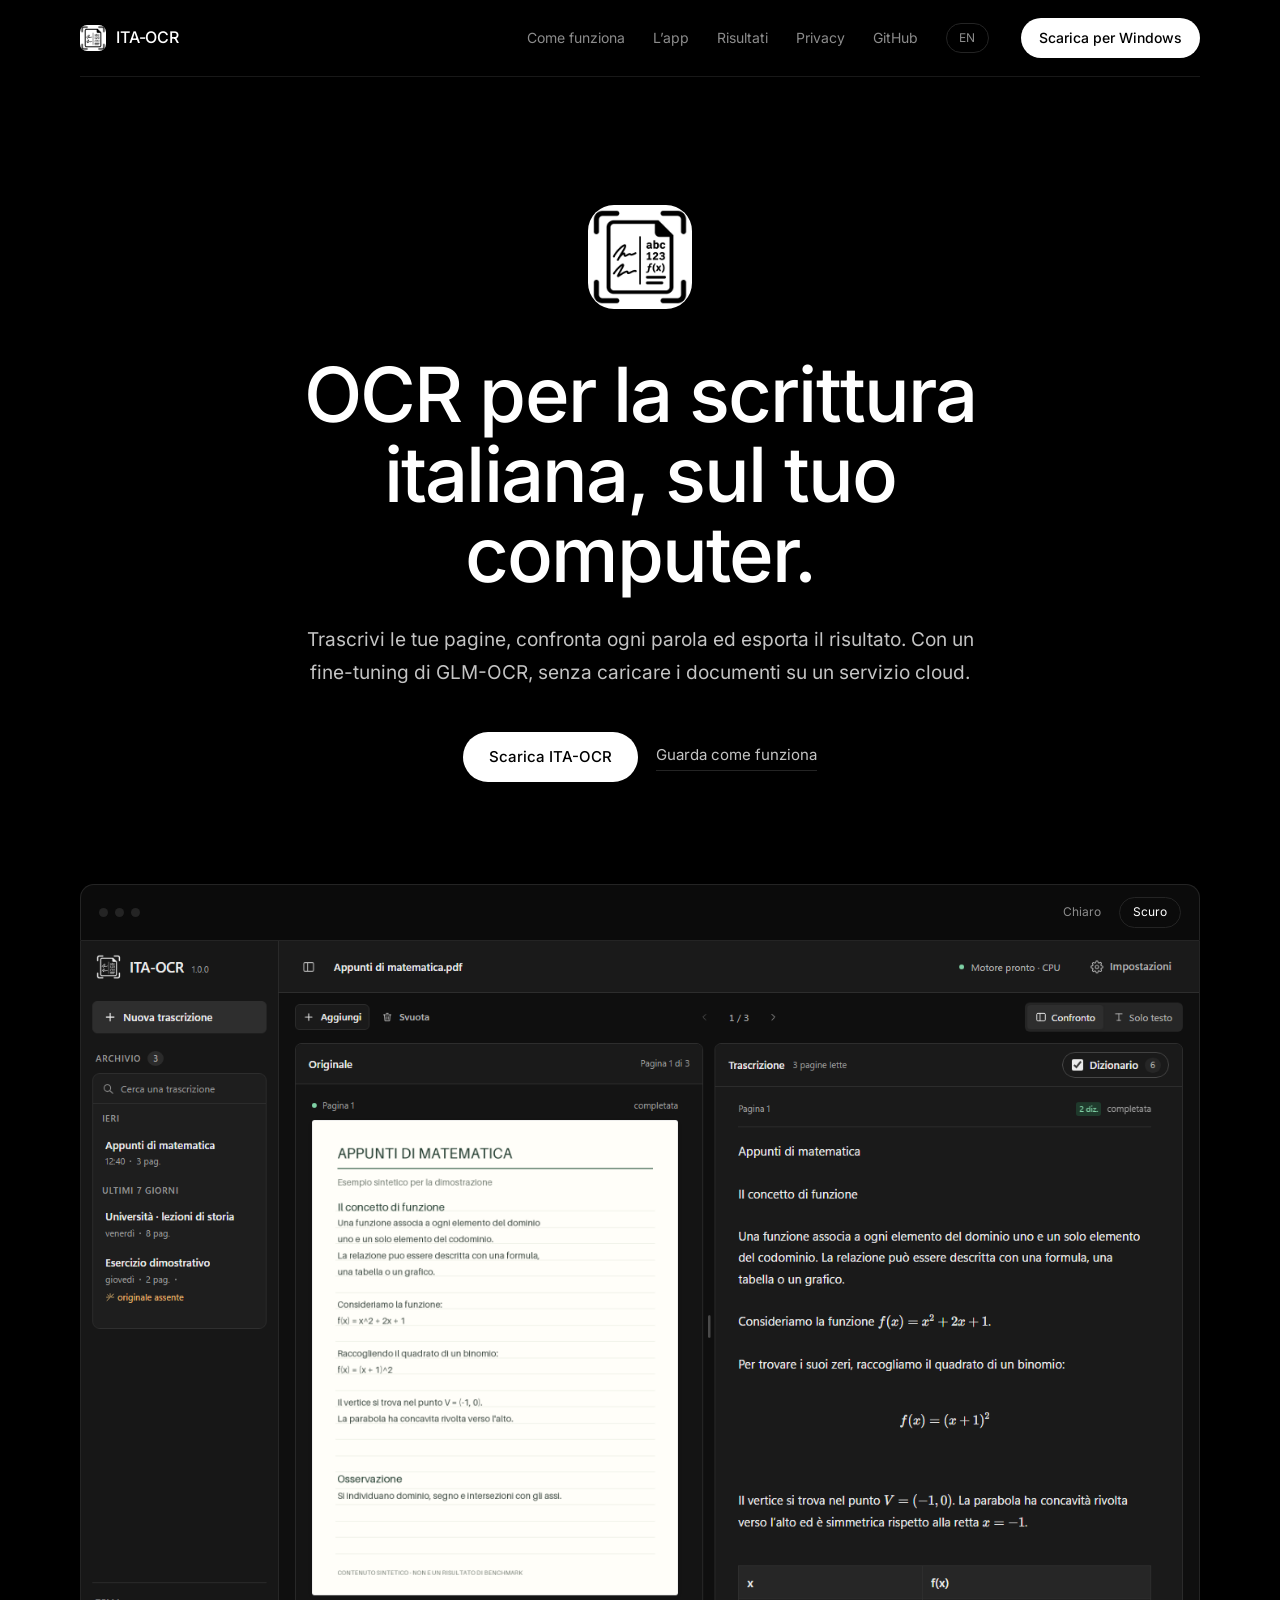
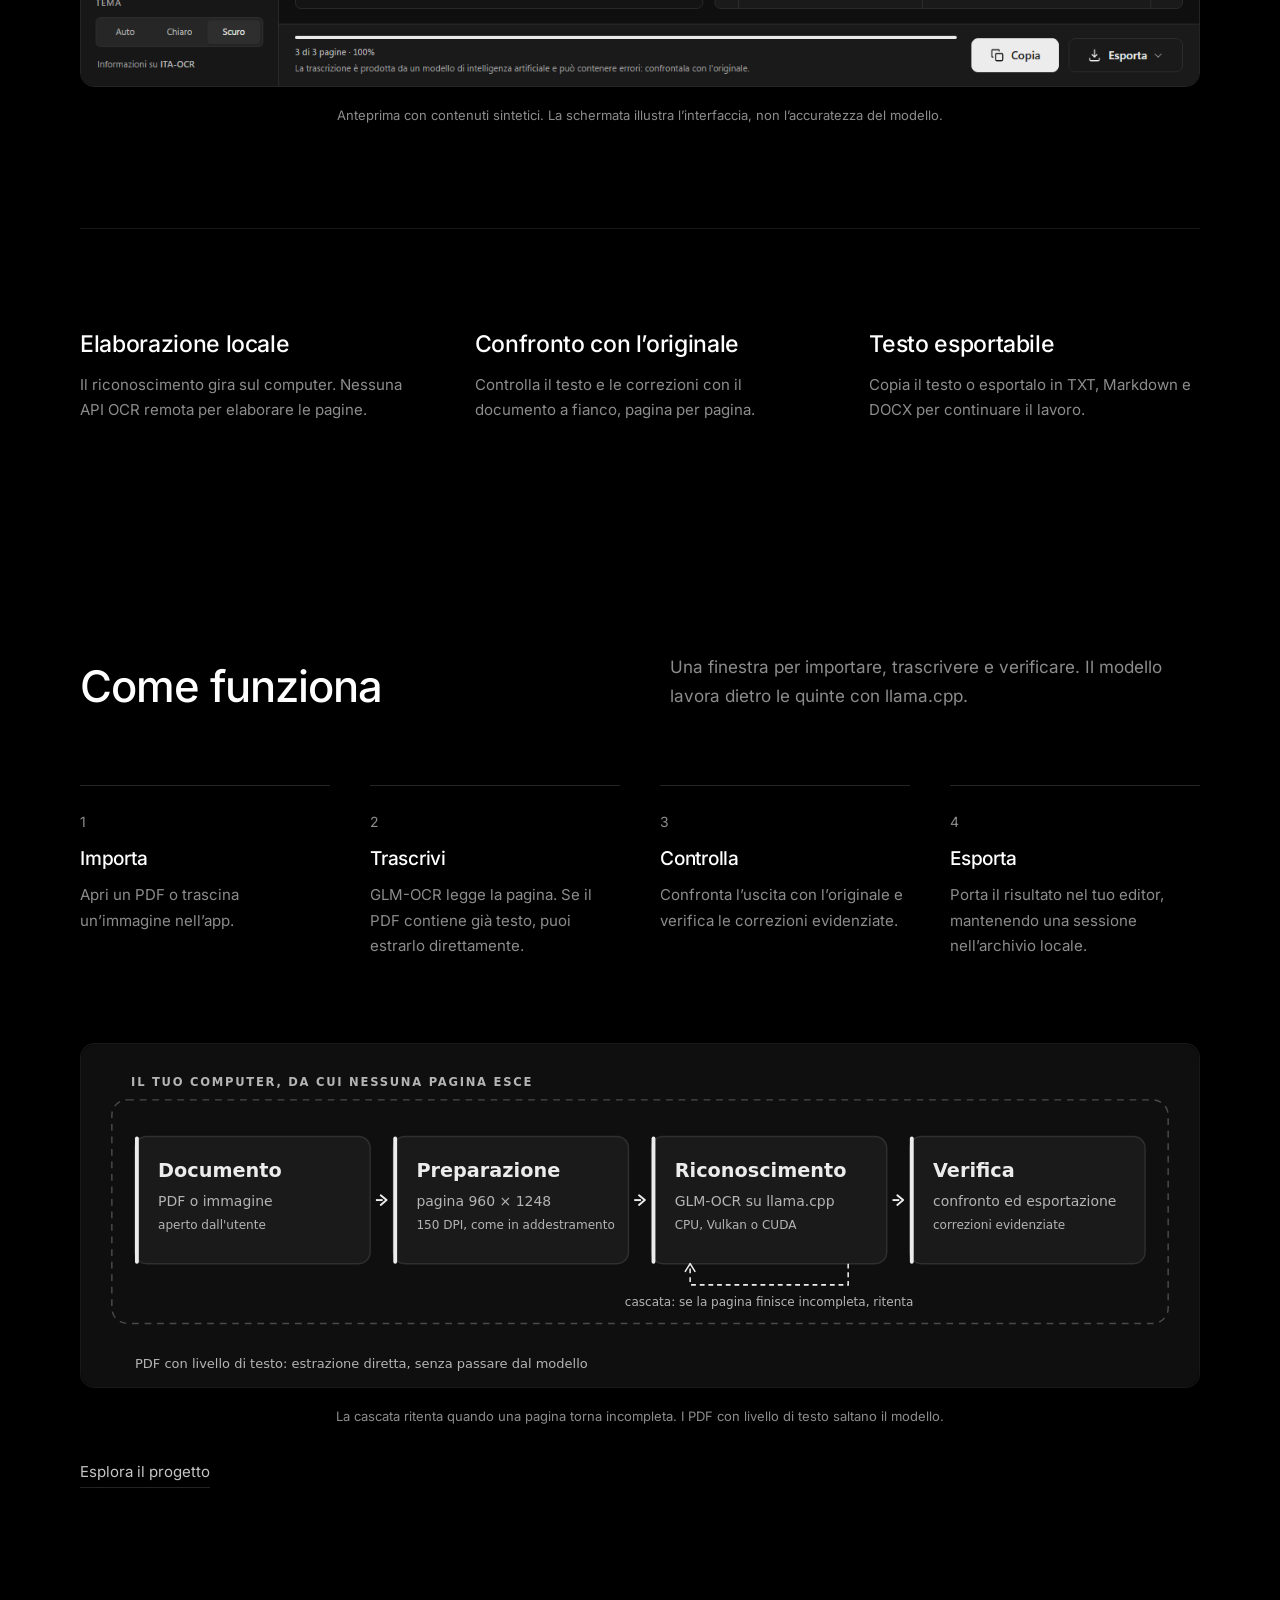
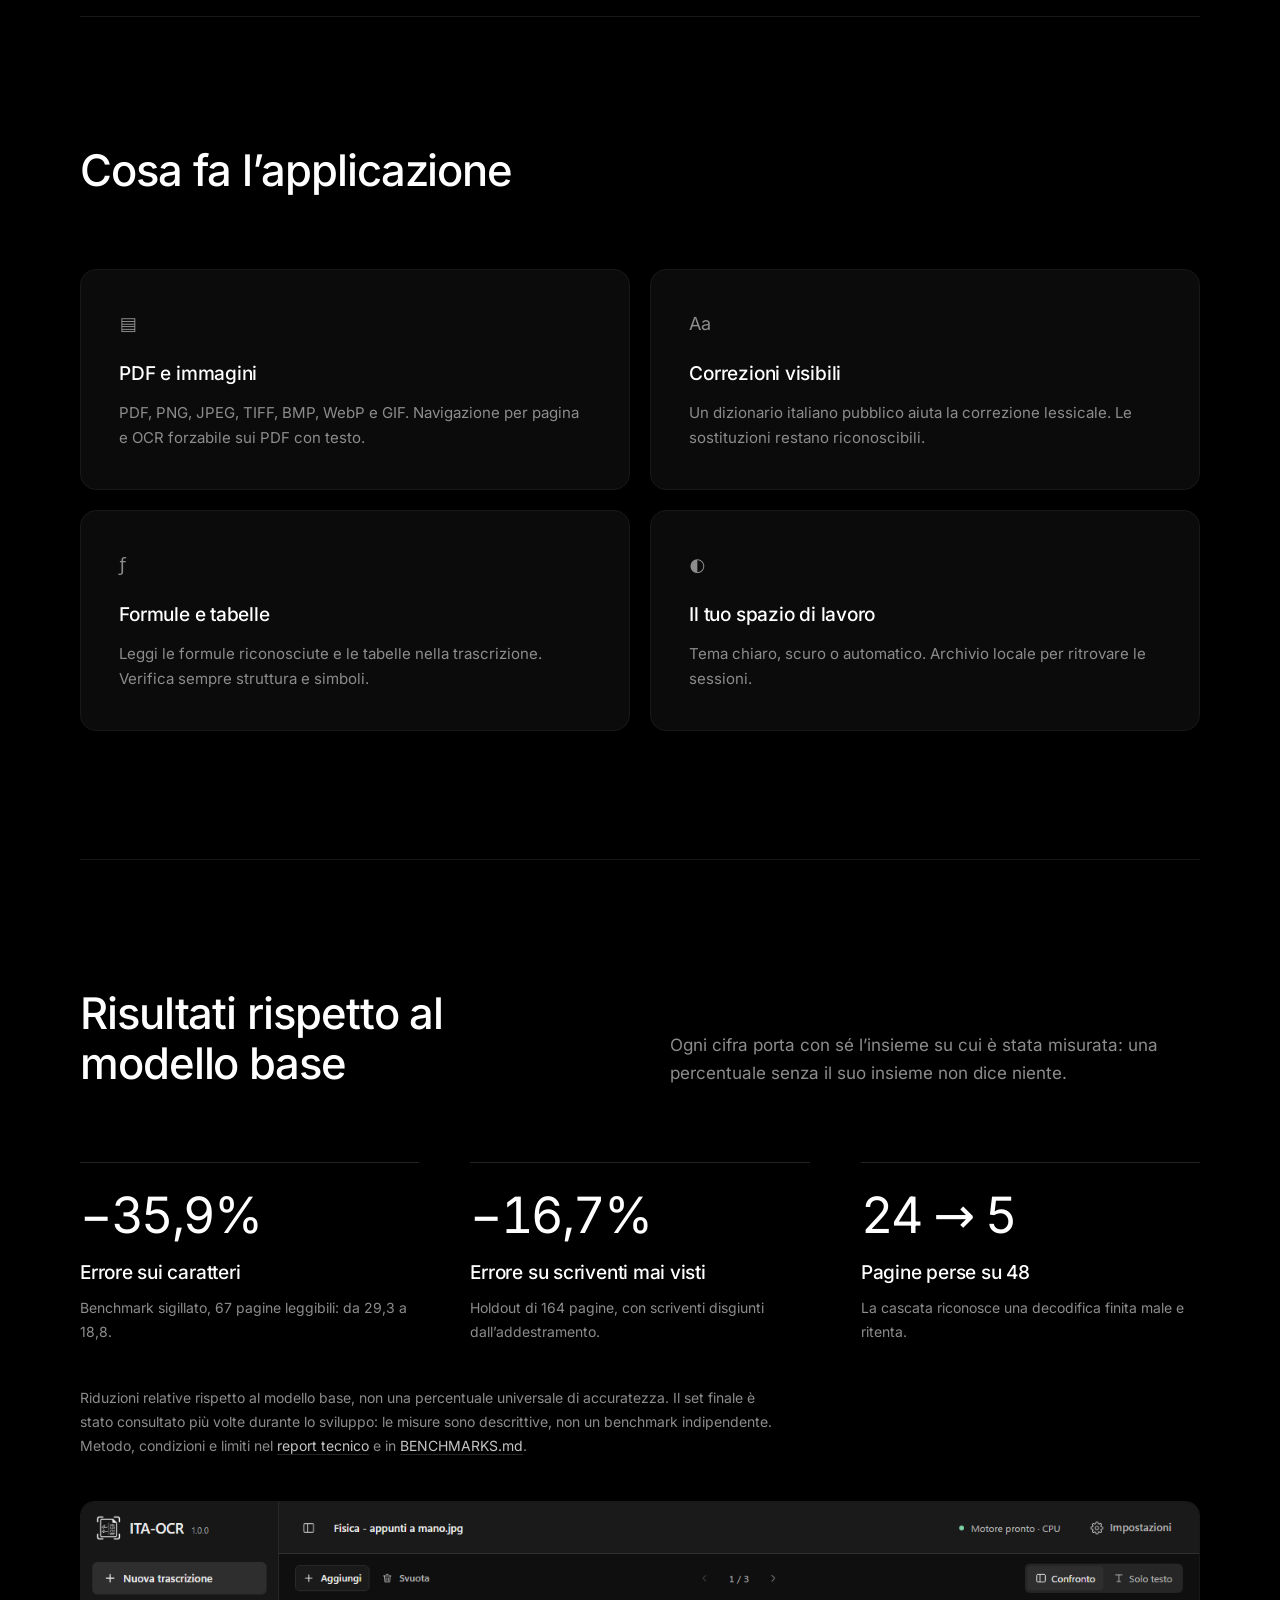
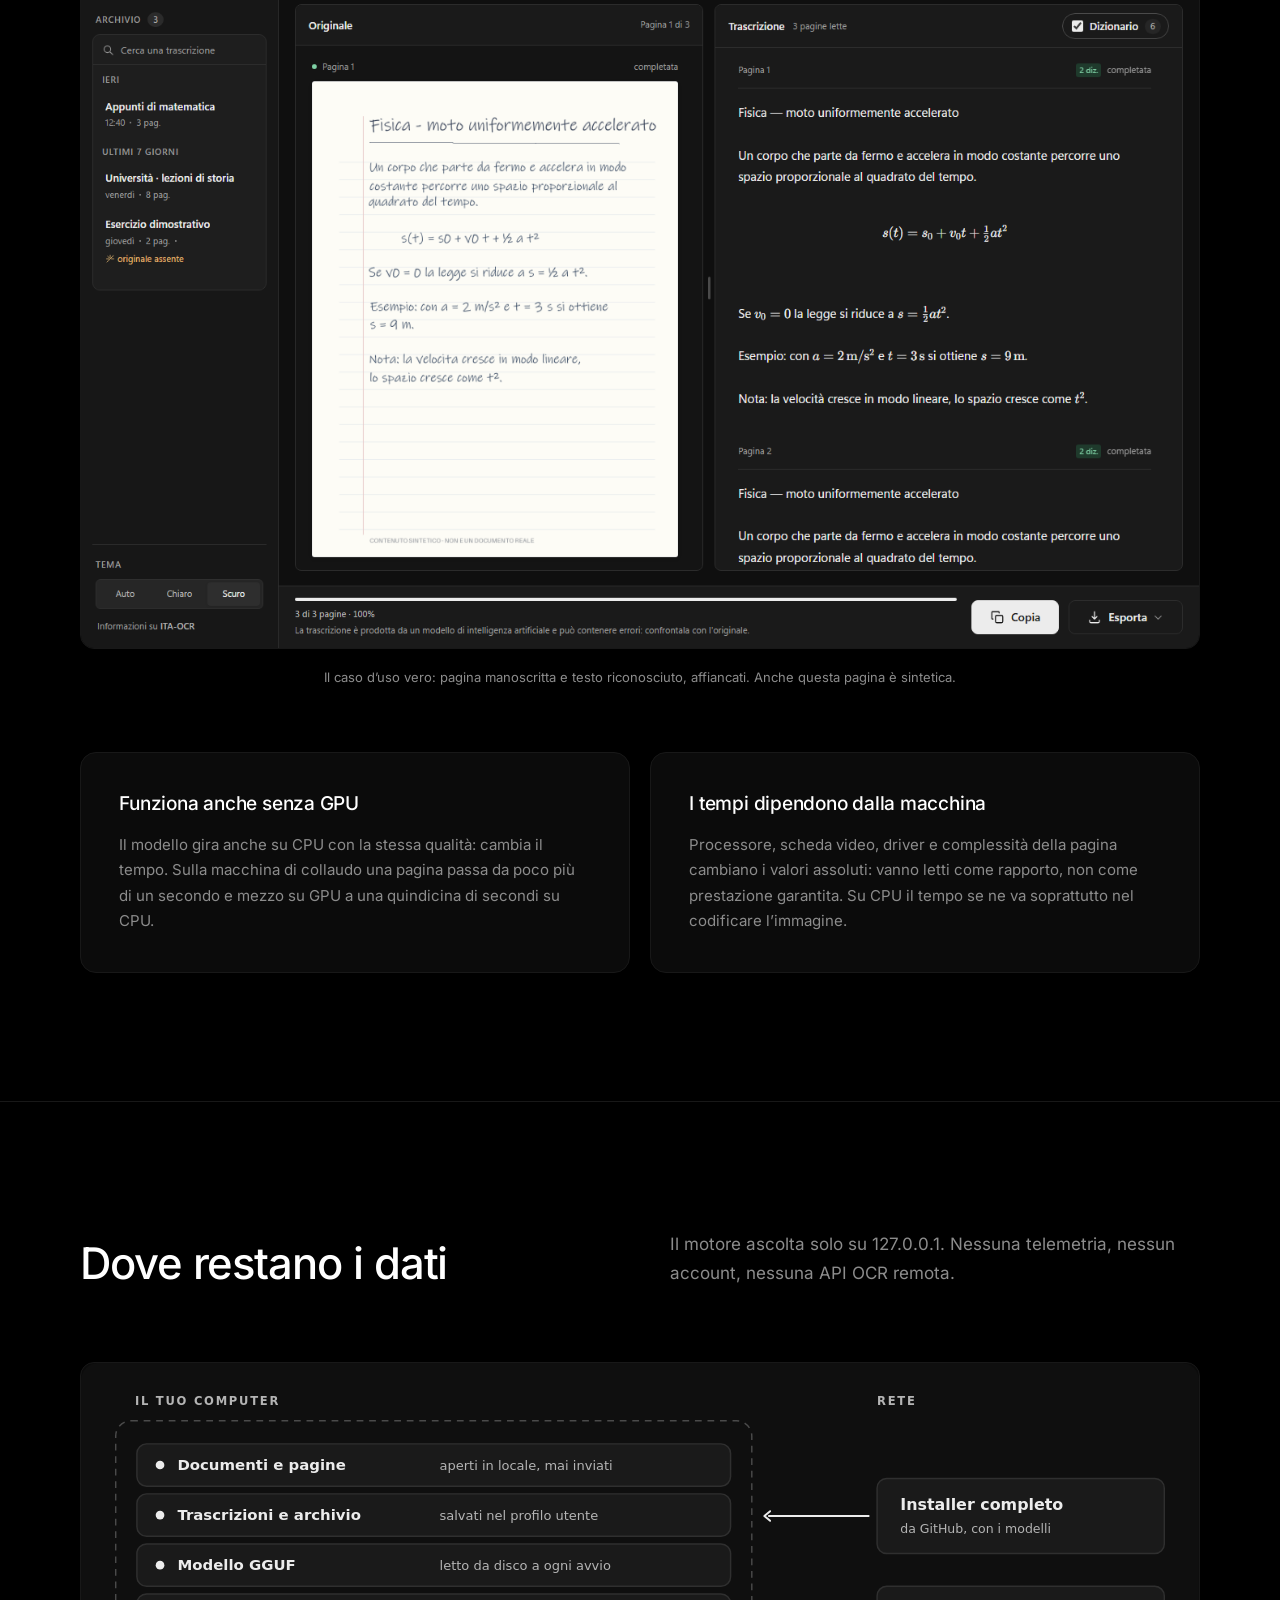
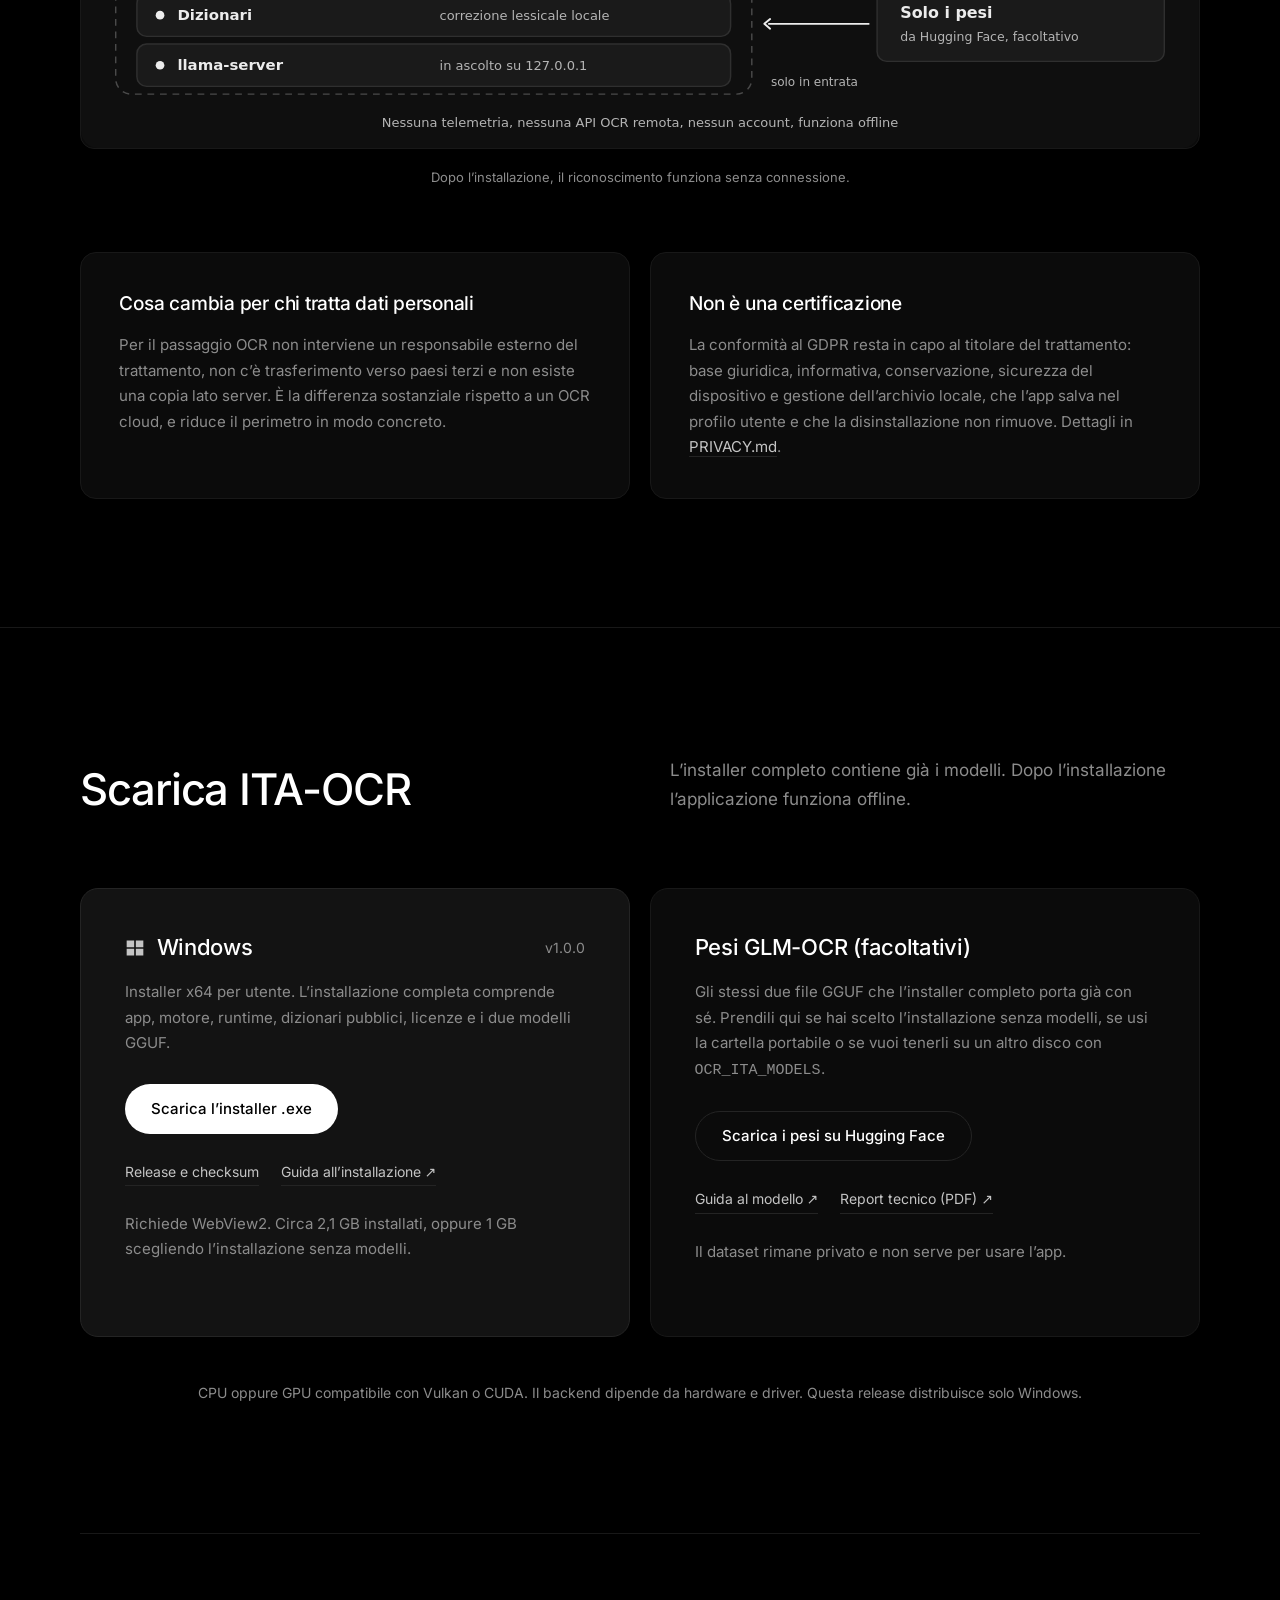
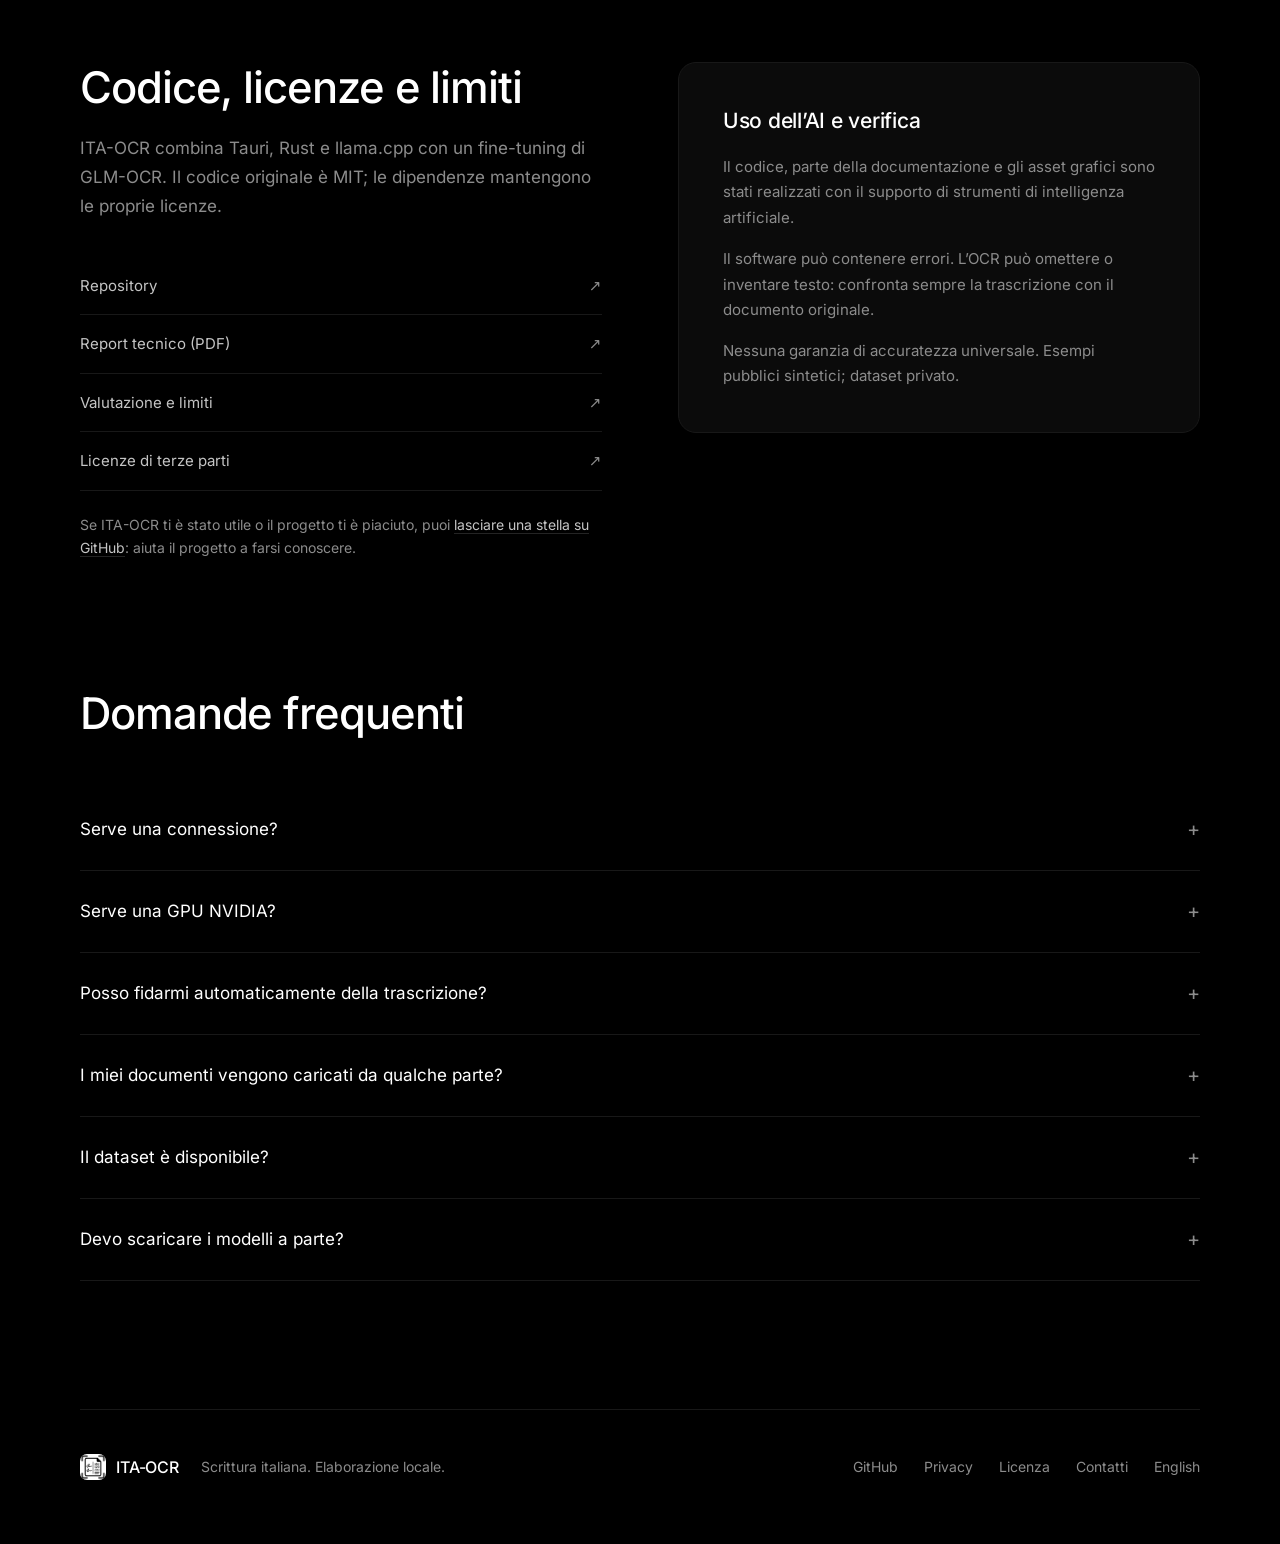
==== commit 2290a3ec: "Titoli piani, niente pill, avviso su Windows nel repository Via il maiuscoletto grigio, le pill e i " ====
--- a/docs/index.html
+++ b/docs/index.html
@@ -5,8 +5,8 @@
   <meta name="viewport" content="width=device-width, initial-scale=1">
   <meta name="description" content="ITA-OCR trascrive la scrittura italiana sul tuo computer. App Windows, inferenza locale con GLM-OCR, confronto ed esportazione.">
   <meta name="theme-color" content="#000000">
-  <meta property="og:title" content="ITA-OCR — Dalla pagina al testo">
-  <meta property="og:description" content="OCR per la scrittura italiana. Elaborazione locale, confronto con l'originale e download Windows.">
+  <meta property="og:title" content="ITA-OCR — OCR per la scrittura italiana">
+  <meta property="og:description" content="Applicazione Windows che trascrive la scrittura italiana in locale, con un fine-tuning di GLM-OCR.">
   <meta property="og:image" content="https://GioOtto.github.io/ITA-OCR/assets/social.png">
   <meta property="og:type" content="website">
   <link rel="canonical" href="https://GioOtto.github.io/ITA-OCR/">
@@ -14,7 +14,7 @@
   <link rel="alternate" hreflang="en" href="https://GioOtto.github.io/ITA-OCR/en/">
   <link rel="icon" type="image/png" href="assets/logo.png">
   <link rel="stylesheet" href="style.css">
-  <title>ITA-OCR — Dalla pagina al testo</title>
+  <title>ITA-OCR — OCR per la scrittura italiana</title>
   <script src="site.js" defer></script>
 </head>
 <body>
@@ -26,11 +26,10 @@
   </header>
   <main id="contenuto">
     <section class="hero wrap">
-      <img class="marchio" src="assets/logo.png" width="64" height="64" alt="">
-      <h1>Dalla pagina al testo. Sul tuo computer.</h1>
+      <img class="marchio" src="assets/logo.png" width="104" height="104" alt="">
+      <h1>OCR per la scrittura italiana, sul tuo computer.</h1>
       <p class="intro">Trascrivi le tue pagine, confronta ogni parola ed esporta il risultato.
         Con un fine-tuning di GLM-OCR, senza caricare i documenti su un servizio cloud.</p>
-      <div class="badges"><span>Elaborazione locale</span><span>Windows x64</span><span>CPU, Vulkan o CUDA</span><span>Nessuna telemetria</span><span>Codice MIT</span></div>
       <div class="actions"><a class="button" href="#download">Scarica ITA-OCR</a><a class="text-link" href="#come-funziona">Guarda come funziona</a></div>
       <figure class="showcase">
         <div class="frame-top"><span><i></i><i></i><i></i></span><span>IL DOCUMENTO E IL TESTO. FIANCO A FIANCO.</span><div class="theme-switch" role="group" aria-label="Tema della schermata"><button data-preview="light" aria-pressed="false">Chiaro</button><button data-preview="dark" aria-pressed="true">Scuro</button></div></div>
@@ -39,12 +38,12 @@
       </figure>
     </section>
     <section class="principles wrap" aria-label="In breve">
-      <div><span class="number">01</span><h2>I documenti restano qui.</h2><p>Il riconoscimento gira sul computer. Nessuna API OCR remota per elaborare le pagine.</p></div>
-      <div><span class="number">02</span><h2>L’originale è sempre vicino.</h2><p>Controlla il testo e le correzioni con il documento a fianco, pagina per pagina.</p></div>
-      <div><span class="number">03</span><h2>Il risultato è tuo.</h2><p>Copia il testo o esportalo in TXT, Markdown e DOCX per continuare il lavoro.</p></div>
+      <div><h2>Elaborazione locale</h2><p>Il riconoscimento gira sul computer. Nessuna API OCR remota per elaborare le pagine.</p></div>
+      <div><h2>Confronto con l’originale</h2><p>Controlla il testo e le correzioni con il documento a fianco, pagina per pagina.</p></div>
+      <div><h2>Testo esportabile</h2><p>Copia il testo o esportalo in TXT, Markdown e DOCX per continuare il lavoro.</p></div>
     </section>
     <section class="section process" id="come-funziona">
-      <div class="wrap"><div class="section-heading"><div><p class="eyebrow">DAL FILE AL TESTO</p><h2>Un percorso semplice.<br>Un motore locale.</h2></div><p>Una finestra per importare, trascrivere e verificare.<br>Il modello lavora dietro le quinte con llama.cpp.</p></div>
+      <div class="wrap"><div class="section-heading"><div><h2>Come funziona</h2></div><p>Una finestra per importare, trascrivere e verificare. Il modello lavora dietro le quinte con llama.cpp.</p></div>
       <ol class="steps"><li><span>1</span><h3>Importa</h3><p>Apri un PDF o trascina un’immagine nell’app.</p></li><li><span>2</span><h3>Trascrivi</h3><p>GLM-OCR legge la pagina. Se il PDF contiene già testo, puoi estrarlo direttamente.</p></li><li><span>3</span><h3>Controlla</h3><p>Confronta l’uscita con l’originale e verifica le correzioni evidenziate.</p></li><li><span>4</span><h3>Esporta</h3><p>Porta il risultato nel tuo editor, mantenendo una sessione nell’archivio locale.</p></li></ol>
       <figure class="schema">
         <img src="assets/pipeline-it-dark.svg" width="1160" height="356" alt="Pipeline locale: documento, preparazione della pagina a 960 per 1248 punti, riconoscimento con GLM-OCR su llama.cpp con cascata di tentativi, verifica ed esportazione. Tutto avviene sul computer dell'utente." loading="lazy">
@@ -53,11 +52,11 @@
       <p style="margin-top:30px"><a class="text-link" href="https://github.com/GioOtto/ITA-OCR#come-funziona">Esplora il progetto</a></p></div>
     </section>
     <section class="section wrap" id="caratteristiche">
-      <div class="section-heading"><div><p class="eyebrow">PENSATA PER LE PAGINE</p><h2>Gli strumenti che servono,<br>nello stesso posto.</h2></div></div>
+      <div class="section-heading"><div><h2>Cosa fa l’applicazione</h2></div></div>
       <div class="features"><article><span class="feature-icon" aria-hidden="true">▤</span><h3>PDF e immagini</h3><p>PDF, PNG, JPEG, TIFF, BMP, WebP e GIF. Navigazione per pagina e OCR forzabile sui PDF con testo.</p></article><article><span class="feature-icon" aria-hidden="true">Aa</span><h3>Correzioni visibili</h3><p>Un dizionario italiano pubblico aiuta la correzione lessicale. Le sostituzioni restano riconoscibili.</p></article><article><span class="feature-icon" aria-hidden="true">ƒ</span><h3>Formule e tabelle</h3><p>Leggi le formule riconosciute e le tabelle nella trascrizione. Verifica sempre struttura e simboli.</p></article><article><span class="feature-icon" aria-hidden="true">◐</span><h3>Il tuo spazio di lavoro</h3><p>Tema chiaro, scuro o automatico. Archivio locale per ritrovare le sessioni.</p></article></div>
     </section>
     <section class="section wrap" id="risultati">
-      <div class="section-heading"><div><p class="eyebrow">RISULTATI MISURATI</p><h2>Quanto migliora<br>rispetto al modello base.</h2></div><p>Ogni cifra porta con sé l’insieme su cui è stata misurata.<br>Una percentuale senza il suo insieme non dice niente.</p></div>
+      <div class="section-heading"><div><h2>Risultati rispetto al modello base</h2></div><p>Ogni cifra porta con sé l’insieme su cui è stata misurata: una percentuale senza il suo insieme non dice niente.</p></div>
       <div class="numeri">
         <div><span class="cifra">−35,9%</span><h3>Errore sui caratteri</h3><p>Benchmark sigillato, 67 pagine leggibili: da 29,3 a 18,8.</p></div>
         <div><span class="cifra">−16,7%</span><h3>Errore su scriventi mai visti</h3><p>Holdout di 164 pagine, con scriventi disgiunti dall’addestramento.</p></div>
@@ -69,12 +68,12 @@
         <figcaption>Il caso d’uso vero: pagina manoscritta e testo riconosciuto, affiancati. Anche questa pagina è sintetica.</figcaption>
       </figure>
       <div class="privacy-grid">
-        <div><h3>Serve una GPU? No.</h3><p>Il modello gira anche su CPU con la stessa qualità: cambia il tempo. Sulla macchina di collaudo una pagina passa da poco più di un secondo e mezzo su GPU a una quindicina di secondi su CPU.</p></div>
+        <div><h3>Funziona anche senza GPU</h3><p>Il modello gira anche su CPU con la stessa qualità: cambia il tempo. Sulla macchina di collaudo una pagina passa da poco più di un secondo e mezzo su GPU a una quindicina di secondi su CPU.</p></div>
         <div class="nota"><h3>I tempi dipendono dalla macchina</h3><p>Processore, scheda video, driver e complessità della pagina cambiano i valori assoluti: vanno letti come rapporto, non come prestazione garantita. Su CPU il tempo se ne va soprattutto nel codificare l’immagine.</p></div>
       </div>
     </section>
     <section class="section privacy-section" id="privacy"><div class="wrap">
-      <div class="section-heading"><div><p class="eyebrow">DOVE RESTANO I DATI</p><h2>Le pagine non lasciano<br>il tuo computer.</h2></div><p>Il motore ascolta solo su 127.0.0.1.<br>Nessuna telemetria, nessun account, nessuna API OCR remota.</p></div>
+      <div class="section-heading"><div><h2>Dove restano i dati</h2></div><p>Il motore ascolta solo su 127.0.0.1. Nessuna telemetria, nessun account, nessuna API OCR remota.</p></div>
       <figure class="schema">
         <img src="assets/privacy-it-dark.svg" width="1160" height="400" alt="Documenti, trascrizioni, archivio, modello GGUF e dizionari restano sul computer. Dalla rete arriva soltanto l'installer da GitHub, che porta con sé i modelli; i pesi da Hugging Face sono un'alternativa facoltativa." loading="lazy">
         <figcaption>Dopo l’installazione, il riconoscimento funziona senza connessione.</figcaption>
@@ -85,13 +84,13 @@
       </div>
     </div></section>
     <section class="section download-section" id="download"><div class="wrap">
-      <div class="section-heading"><div><p class="eyebrow">INIZIA DA QUI</p><h2>Porta ITA-OCR<br>sul tuo computer.</h2></div><p>Un solo download: l’installer completo porta con sé i modelli.<br>Da lì in poi, puoi trascrivere offline.</p></div>
-      <div class="download-grid"><article class="download-card primary"><div class="card-label">01 / APPLICAZIONE</div><div class="platform"><svg viewBox="0 0 24 24" aria-hidden="true"><path d="M2 3h9v8H2zm11 0h9v8h-9zM2 13h9v8H2zm11 0h9v8h-9z"/></svg><h3>Windows</h3><span class="version">v1.0.0</span></div><p>Installer x64 per utente. L’installazione completa comprende app, motore, runtime, dizionari pubblici, licenze e i due modelli GGUF.</p><a class="button" href="https://github.com/GioOtto/ITA-OCR/releases/latest/download/ITA-OCR-setup_v1.0.0.exe">Scarica l’installer .exe</a><div class="download-links"><a href="https://github.com/GioOtto/ITA-OCR/releases/latest">Release e checksum</a><a href="https://github.com/GioOtto/ITA-OCR/blob/main/docs/it/INSTALLAZIONE.md">Guida all’installazione ↗</a></div><p class="fine-print">Richiede WebView2. Circa 2,1 GB installati, oppure 1 GB scegliendo l’installazione senza modelli. Pacchetto non firmato: controlla origine e checksum.</p></article>
-      <article class="download-card"><div class="card-label">02 / MODELLO FACOLTATIVO</div><h3>GLM-OCR, per l’italiano.</h3><p>Gli stessi due file GGUF che l’installer completo porta già con sé. Prendili qui se hai scelto l’installazione senza modelli, se usi la cartella portabile o se vuoi tenerli su un altro disco con <code>OCR_ITA_MODELS</code>.</p><a class="button outline" href="https://huggingface.co/ueuegio/ITA-OCR">Scarica i pesi su Hugging Face</a><div class="download-links"><a href="https://github.com/GioOtto/ITA-OCR/blob/main/docs/it/MODELLO.md">Guida al modello ↗</a><a href="https://github.com/GioOtto/ITA-OCR/blob/main/docs/assets/ITA-OCR-report-tecnico.pdf">Report tecnico (PDF) ↗</a></div><p class="fine-print">Il dataset rimane privato e non serve per usare l’app.</p></article></div>
+      <div class="section-heading"><div><h2>Scarica ITA-OCR</h2></div><p>L’installer completo contiene già i modelli. Dopo l’installazione l’applicazione funziona offline.</p></div>
+      <div class="download-grid"><article class="download-card primary"><div class="platform"><svg viewBox="0 0 24 24" aria-hidden="true"><path d="M2 3h9v8H2zm11 0h9v8h-9zM2 13h9v8H2zm11 0h9v8h-9z"/></svg><h3>Windows</h3><span class="version">v1.0.0</span></div><p>Installer x64 per utente. L’installazione completa comprende app, motore, runtime, dizionari pubblici, licenze e i due modelli GGUF.</p><a class="button" href="https://github.com/GioOtto/ITA-OCR/releases/latest/download/ITA-OCR-setup_v1.0.0.exe">Scarica l’installer .exe</a><div class="download-links"><a href="https://github.com/GioOtto/ITA-OCR/releases/latest">Release e checksum</a><a href="https://github.com/GioOtto/ITA-OCR/blob/main/docs/it/INSTALLAZIONE.md">Guida all’installazione ↗</a></div><p class="fine-print">Richiede WebView2. Circa 2,1 GB installati, oppure 1 GB scegliendo l’installazione senza modelli.</p></article>
+      <article class="download-card"><h3>Pesi GLM-OCR (facoltativi)</h3><p>Gli stessi due file GGUF che l’installer completo porta già con sé. Prendili qui se hai scelto l’installazione senza modelli, se usi la cartella portabile o se vuoi tenerli su un altro disco con <code>OCR_ITA_MODELS</code>.</p><a class="button outline" href="https://huggingface.co/ueuegio/ITA-OCR">Scarica i pesi su Hugging Face</a><div class="download-links"><a href="https://github.com/GioOtto/ITA-OCR/blob/main/docs/it/MODELLO.md">Guida al modello ↗</a><a href="https://github.com/GioOtto/ITA-OCR/blob/main/docs/assets/ITA-OCR-report-tecnico.pdf">Report tecnico (PDF) ↗</a></div><p class="fine-print">Il dataset rimane privato e non serve per usare l’app.</p></article></div>
       <p class="system-note">CPU oppure GPU compatibile con Vulkan o CUDA. Il backend dipende da hardware e driver. Questa release distribuisce solo Windows.</p>
     </div></section>
-    <section class="section wrap research"><div><p class="eyebrow">UN PROGETTO APERTO</p><h2>Codice leggibile.<br>Limiti dichiarati.</h2><p>ITA-OCR combina Tauri, Rust e llama.cpp con un fine-tuning di GLM-OCR. Il codice originale è MIT; le dipendenze mantengono le proprie licenze.</p><div class="resource-links"><a href="https://github.com/GioOtto/ITA-OCR">Repository <span>↗</span></a><a href="https://github.com/GioOtto/ITA-OCR/blob/main/docs/assets/ITA-OCR-report-tecnico.pdf">Report tecnico (PDF) <span>↗</span></a><a href="https://github.com/GioOtto/ITA-OCR/blob/main/docs/it/BENCHMARKS.md">Valutazione e limiti <span>↗</span></a><a href="https://github.com/GioOtto/ITA-OCR/blob/main/docs/it/TERZE-PARTI.md">Licenze di terze parti <span>↗</span></a></div><p class="stella">Se ITA-OCR ti è stato utile o il progetto ti è piaciuto, puoi <a href="https://github.com/GioOtto/ITA-OCR">lasciare una stella su GitHub</a>: aiuta il progetto a farsi conoscere.</p></div><aside class="caveat"><span class="card-label">DA SAPERE</span><h3>L’AI aiuta.<br>La verifica resta essenziale.</h3><p>Il codice, parte della documentazione e gli asset grafici sono stati realizzati con il supporto di strumenti di intelligenza artificiale.</p><p>Il software può contenere errori. L’OCR può omettere o inventare testo: confronta sempre la trascrizione con il documento originale.</p><p class="fine-print">Nessuna garanzia di accuratezza universale. Esempi pubblici sintetici; dataset privato.</p></aside></section>
-    <section class="faq wrap"><h2>Prima di iniziare</h2><details><summary>Serve una connessione?</summary><p>Per scaricare l’installer sì. Dopo, no: l’app esegue il riconoscimento localmente e funziona offline.</p></details><details><summary>Serve una GPU NVIDIA?</summary><p>No. Il motore può usare Vulkan su GPU compatibili oppure CPU. CUDA è un’opzione per hardware NVIDIA. Le prestazioni dipendono dalla configurazione.</p></details><details><summary>Posso fidarmi automaticamente della trascrizione?</summary><p>No. Scrittura difficile, formule e impaginazioni complesse possono causare errori. L’interfaccia affianca il risultato all’originale proprio per agevolare la verifica.</p></details><details><summary>I miei documenti vengono caricati da qualche parte?</summary><p>No. Il riconoscimento avviene sul computer e il motore ascolta solo sull’indirizzo di loopback. La rete serve a scaricare l’installer, una volta sola.</p></details><details><summary>Il dataset è disponibile?</summary><p>No. Il dataset resta privato e non è incluso in nessun download. Il codice sta su GitHub e i pesi anche su Hugging Face; il dataset da nessuna parte.</p></details><details><summary>Devo scaricare i modelli a parte?</summary><p>No, non con l’installazione completa: i due file GGUF sono già dentro l’installer e l’app li trova da sola al primo avvio. Servono a parte solo se scegli l’installazione leggera, se usi la cartella portabile o se preferisci tenerli altrove.</p></details></section>
+    <section class="section wrap research"><div><h2>Codice, licenze e limiti</h2><p>ITA-OCR combina Tauri, Rust e llama.cpp con un fine-tuning di GLM-OCR. Il codice originale è MIT; le dipendenze mantengono le proprie licenze.</p><div class="resource-links"><a href="https://github.com/GioOtto/ITA-OCR">Repository <span>↗</span></a><a href="https://github.com/GioOtto/ITA-OCR/blob/main/docs/assets/ITA-OCR-report-tecnico.pdf">Report tecnico (PDF) <span>↗</span></a><a href="https://github.com/GioOtto/ITA-OCR/blob/main/docs/it/BENCHMARKS.md">Valutazione e limiti <span>↗</span></a><a href="https://github.com/GioOtto/ITA-OCR/blob/main/docs/it/TERZE-PARTI.md">Licenze di terze parti <span>↗</span></a></div><p class="stella">Se ITA-OCR ti è stato utile o il progetto ti è piaciuto, puoi <a href="https://github.com/GioOtto/ITA-OCR">lasciare una stella su GitHub</a>: aiuta il progetto a farsi conoscere.</p></div><aside class="caveat"><h3>Uso dell’AI e verifica</h3><p>Il codice, parte della documentazione e gli asset grafici sono stati realizzati con il supporto di strumenti di intelligenza artificiale.</p><p>Il software può contenere errori. L’OCR può omettere o inventare testo: confronta sempre la trascrizione con il documento originale.</p><p class="fine-print">Nessuna garanzia di accuratezza universale. Esempi pubblici sintetici; dataset privato.</p></aside></section>
+    <section class="faq wrap"><h2>Domande frequenti</h2><details><summary>Serve una connessione?</summary><p>Per scaricare l’installer sì. Dopo, no: l’app esegue il riconoscimento localmente e funziona offline.</p></details><details><summary>Serve una GPU NVIDIA?</summary><p>No. Il motore può usare Vulkan su GPU compatibili oppure CPU. CUDA è un’opzione per hardware NVIDIA. Le prestazioni dipendono dalla configurazione.</p></details><details><summary>Posso fidarmi automaticamente della trascrizione?</summary><p>No. Scrittura difficile, formule e impaginazioni complesse possono causare errori. L’interfaccia affianca il risultato all’originale proprio per agevolare la verifica.</p></details><details><summary>I miei documenti vengono caricati da qualche parte?</summary><p>No. Il riconoscimento avviene sul computer e il motore ascolta solo sull’indirizzo di loopback. La rete serve a scaricare l’installer, una volta sola.</p></details><details><summary>Il dataset è disponibile?</summary><p>No. Il dataset resta privato e non è incluso in nessun download. Il codice sta su GitHub e i pesi anche su Hugging Face; il dataset da nessuna parte.</p></details><details><summary>Devo scaricare i modelli a parte?</summary><p>No, non con l’installazione completa: i due file GGUF sono già dentro l’installer e l’app li trova da sola al primo avvio. Servono a parte solo se scegli l’installazione leggera, se usi la cartella portabile o se preferisci tenerli altrove.</p></details></section>
   </main>
   <footer class="footer wrap"><a class="brand" href="#"><img src="assets/logo.png" alt="" width="32" height="32">ITA-OCR</a><p>Scrittura italiana. Elaborazione locale.</p><nav aria-label="Risorse"><a href="https://github.com/GioOtto/ITA-OCR">GitHub</a><a href="https://github.com/GioOtto/ITA-OCR/blob/main/docs/it/PRIVACY.md">Privacy</a><a href="https://github.com/GioOtto/ITA-OCR/blob/main/LICENSE">Licenza</a><a href="mailto:giorgio.ottoboni@proton.me">Contatti</a><a href="en/" hreflang="en" lang="en">English</a></nav></footer>
 </body>
--- a/docs/style.css
+++ b/docs/style.css
@@ -99,11 +99,9 @@
 /* ------------------------------------------------------------------- hero */
 
 .hero { text-align: center; padding: clamp(70px, 10vw, 132px) 0 clamp(56px, 8vw, 104px); }
-.hero .marchio { width: 64px; height: 64px; border-radius: 17px; margin: 0 auto 40px; }
+.hero .marchio { width: 104px; height: 104px; border-radius: 26px; margin: 0 auto 46px; }
 .hero h1 { max-width: 16ch; margin-inline: auto; }
 .intro { max-width: 58ch; margin: 30px auto 0; font-size: 19px; line-height: 1.72; color: var(--chiaro); }
-.badges { display: flex; flex-wrap: wrap; justify-content: center; gap: 10px; margin-top: 38px; }
-.badges span { border: 1px solid var(--linea); border-radius: 999px; padding: 7px 16px; font-size: 13px; color: var(--tenue); }
 .actions { display: flex; flex-wrap: wrap; justify-content: center; align-items: center; gap: 18px; margin-top: 42px; }
 
 /* --------------------------------------------------------- schermata app */
@@ -112,7 +110,7 @@
 .frame-top {
   display: flex; align-items: center; gap: 16px; padding: 12px 18px;
   border: 1px solid var(--linea); border-bottom: 0; border-radius: 14px 14px 0 0;
-  background: var(--superficie); font-size: 11px; letter-spacing: .1em; color: var(--tenue);
+  background: var(--superficie); font-size: 13px; color: var(--tenue);
 }
 .frame-top > span:first-child { display: flex; gap: 7px; }
 .frame-top i { width: 9px; height: 9px; border-radius: 50%; background: var(--linea); }
@@ -134,16 +132,14 @@
 
 .section-heading { display: grid; grid-template-columns: 1fr 1fr; gap: 60px; align-items: end; margin-bottom: clamp(46px, 6vw, 74px); }
 .section-heading > p { color: var(--tenue); max-width: 46ch; }
-.eyebrow { font-size: 11px; letter-spacing: .16em; text-transform: uppercase; color: var(--tenue); margin-bottom: 20px; }
 
 .principles { display: grid; grid-template-columns: repeat(3, 1fr); gap: clamp(36px, 5vw, 70px); padding: clamp(66px, 8vw, 106px) 0; border-top: 1px solid var(--linea-tenue); }
-.principles h2 { font-size: 23px; letter-spacing: -0.015em; margin: 18px 0 14px; }
+.principles h2 { font-size: 23px; letter-spacing: -0.015em; margin: 0 0 14px; }
 .principles p { color: var(--tenue); font-size: 15px; }
-.number { font-size: 12px; letter-spacing: .16em; color: var(--tenue); }
 
 .steps { list-style: none; margin: 0 0 clamp(54px, 7vw, 84px); padding: 0; display: grid; grid-template-columns: repeat(4, 1fr); gap: 40px; }
 .steps li { border-top: 1px solid var(--linea); padding-top: 24px; }
-.steps span { display: block; font-size: 12px; letter-spacing: .12em; color: var(--tenue); margin-bottom: 14px; }
+.steps span { display: block; font-size: 14px; color: var(--tenue); margin-bottom: 12px; }
 .steps h3 { margin-bottom: 10px; }
 .steps p { color: var(--tenue); font-size: 15px; }
 
@@ -174,11 +170,10 @@
 .download-grid { display: grid; grid-template-columns: 1fr 1fr; gap: 20px; }
 .download-card { background: var(--superficie); border: 1px solid var(--linea-tenue); border-radius: 18px; padding: clamp(30px, 3.4vw, 44px); display: flex; flex-direction: column; }
 .download-card.primary { background: var(--superficie-alta); border-color: var(--linea); }
-.card-label { font-size: 11px; letter-spacing: .14em; color: var(--tenue); margin-bottom: 26px; }
 .platform { display: flex; align-items: center; gap: 12px; margin-bottom: 16px; }
 .platform svg { width: 20px; height: 20px; fill: var(--chiaro); }
 .platform h3 { font-size: 22px; }
-.version { font-size: 13px; color: var(--tenue); margin-left: auto; }
+.version { font-size: 14px; color: var(--tenue); margin-left: auto; }
 .download-card > h3 { font-size: 22px; margin-bottom: 16px; }
 .download-card > p { color: var(--tenue); font-size: 15px; margin-bottom: 28px; }
 .download-card .button { align-self: flex-start; }
@@ -201,7 +196,6 @@
 .caveat h3 { font-size: 21px; margin-bottom: 18px; }
 .caveat p { color: var(--tenue); font-size: 15px; }
 .caveat p + p { margin-top: 16px; }
-.caveat .card-label { margin-bottom: 20px; display: block; }
 
 .faq { padding-bottom: clamp(78px, 10vw, 140px); }
 .faq h2 { margin-bottom: clamp(34px, 4vw, 54px); }
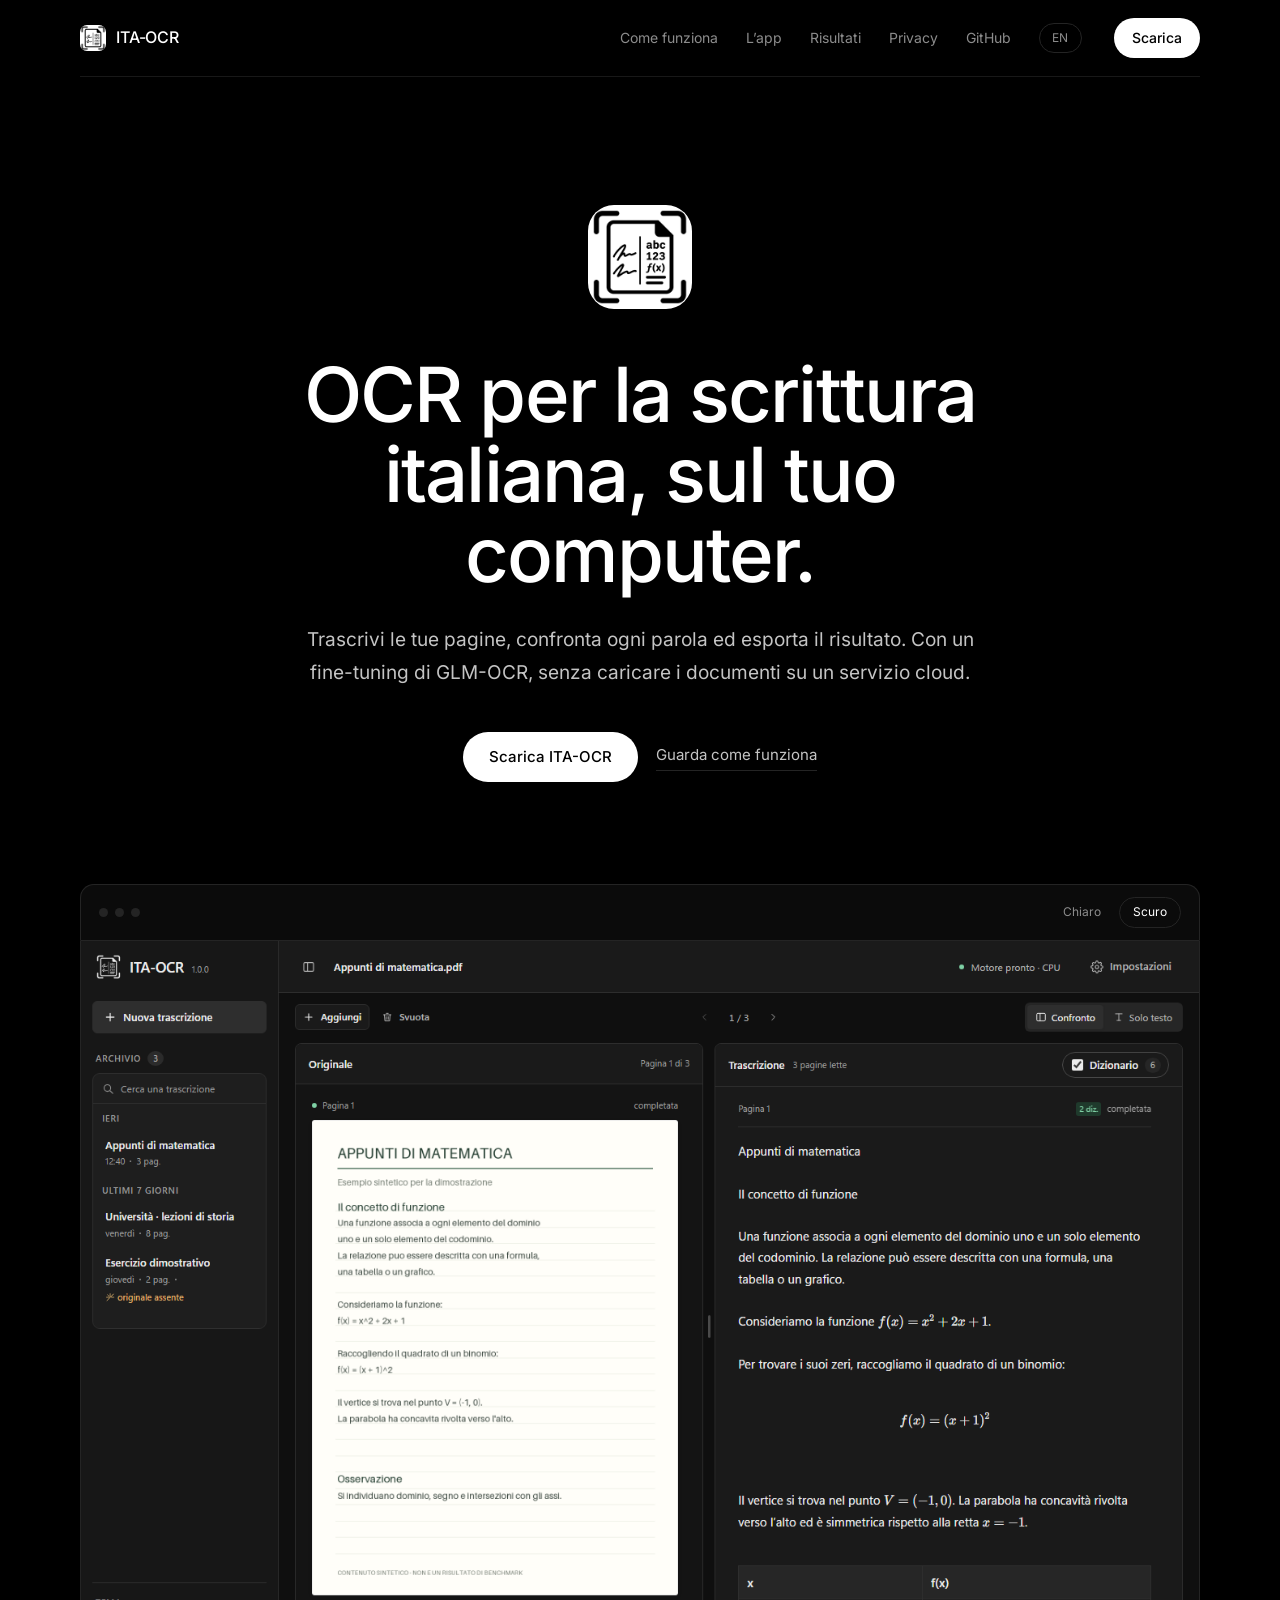
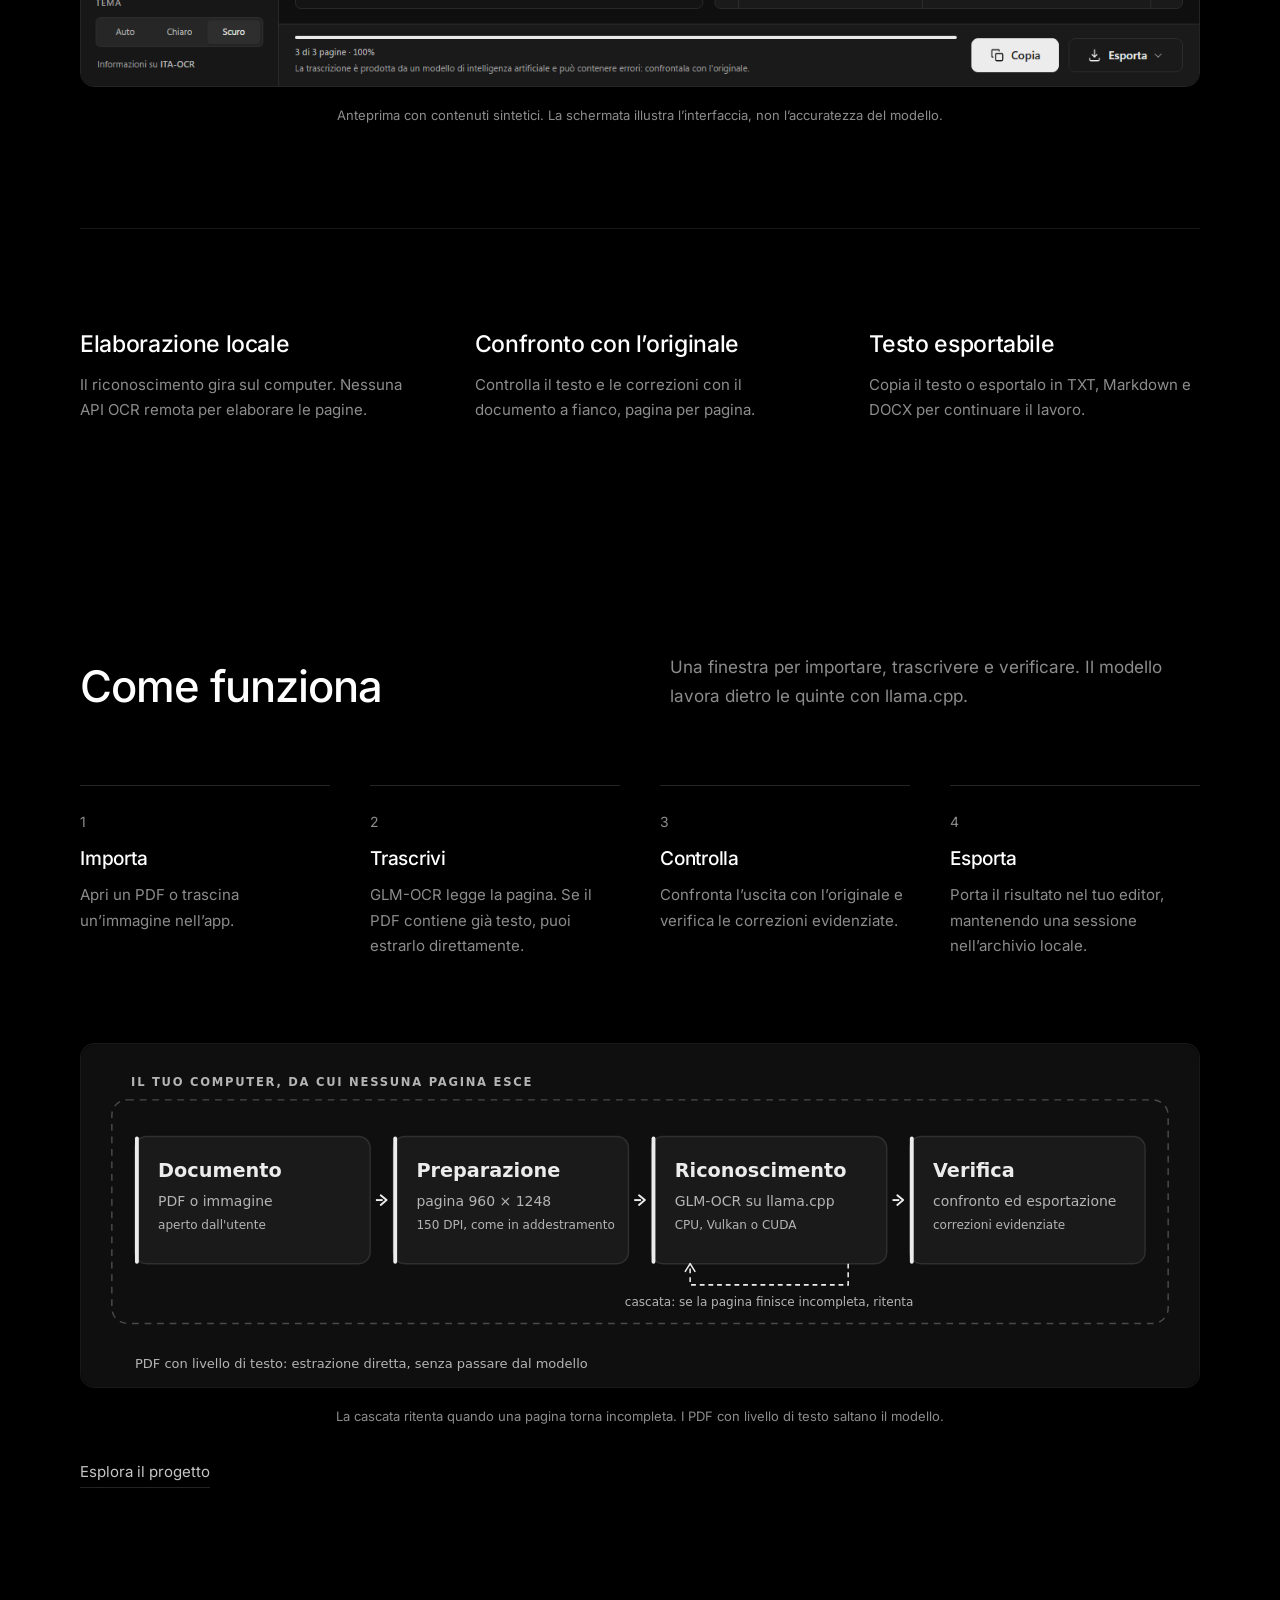
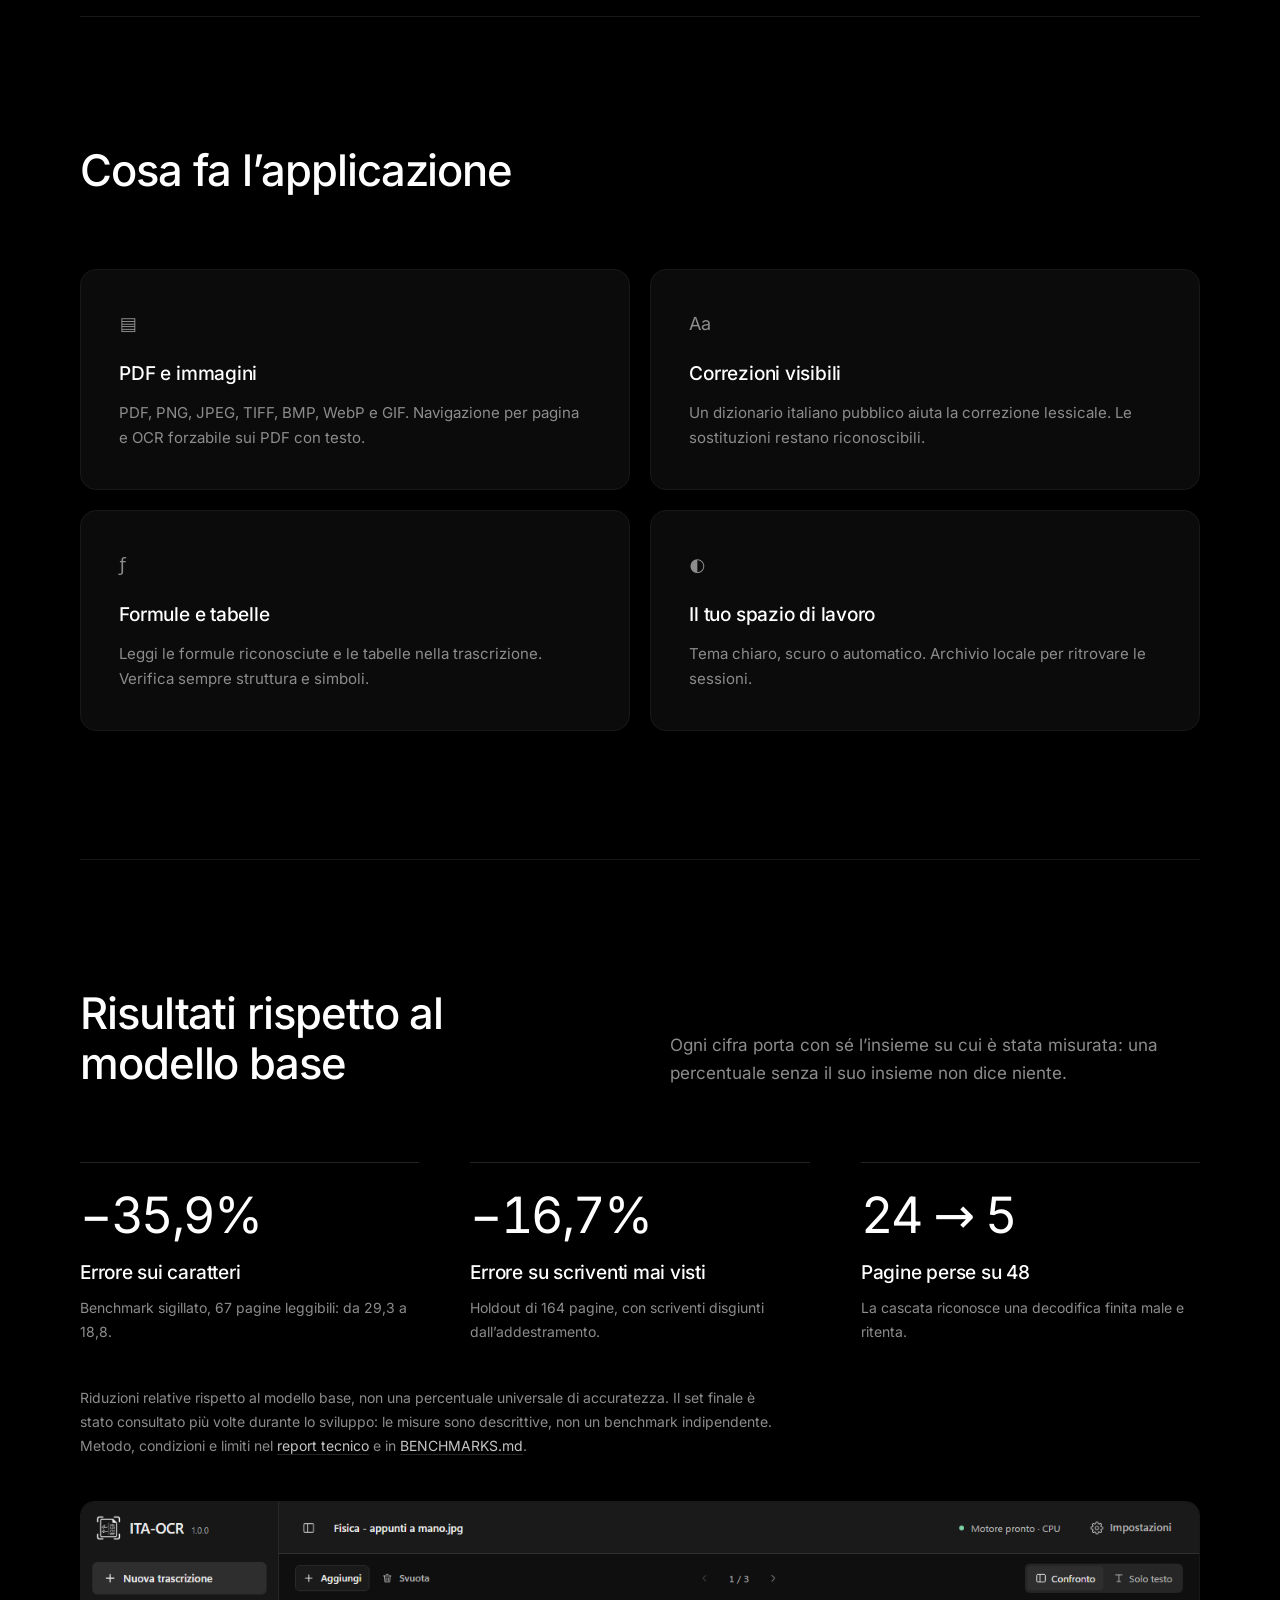
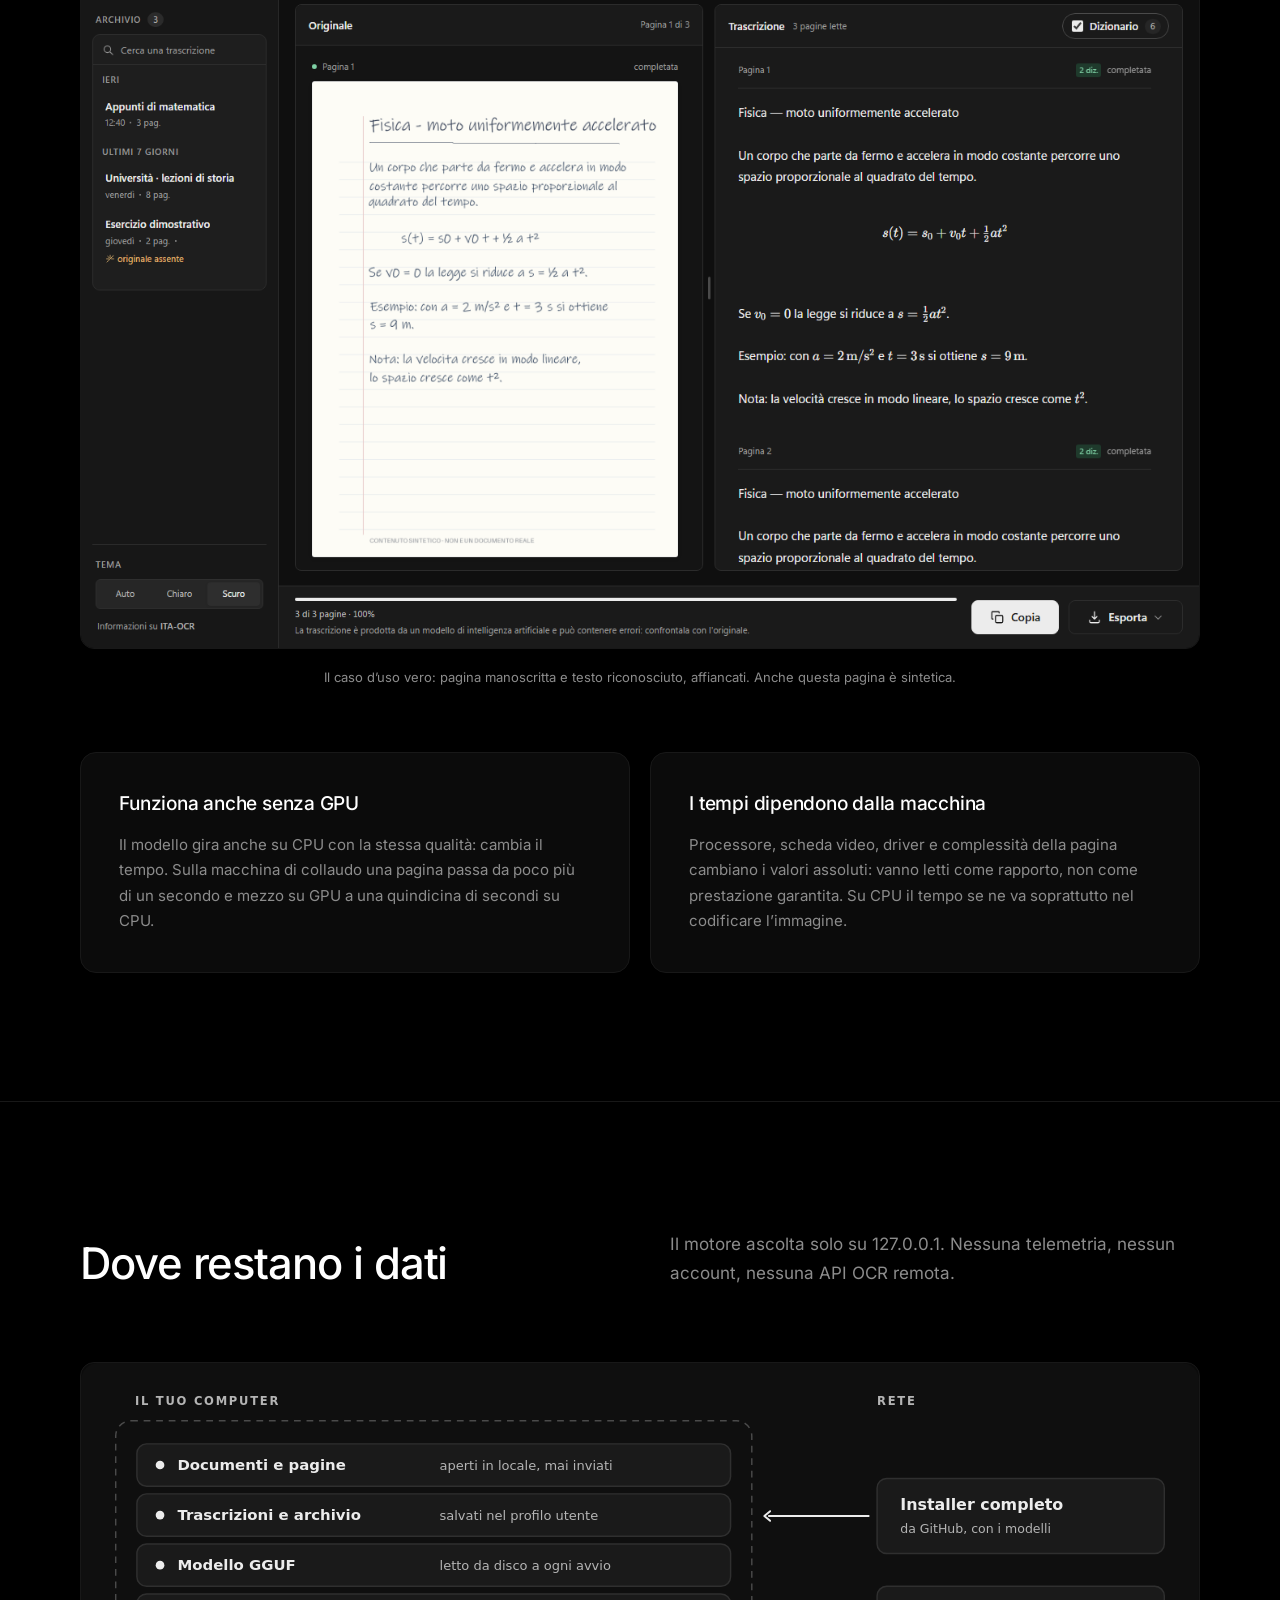
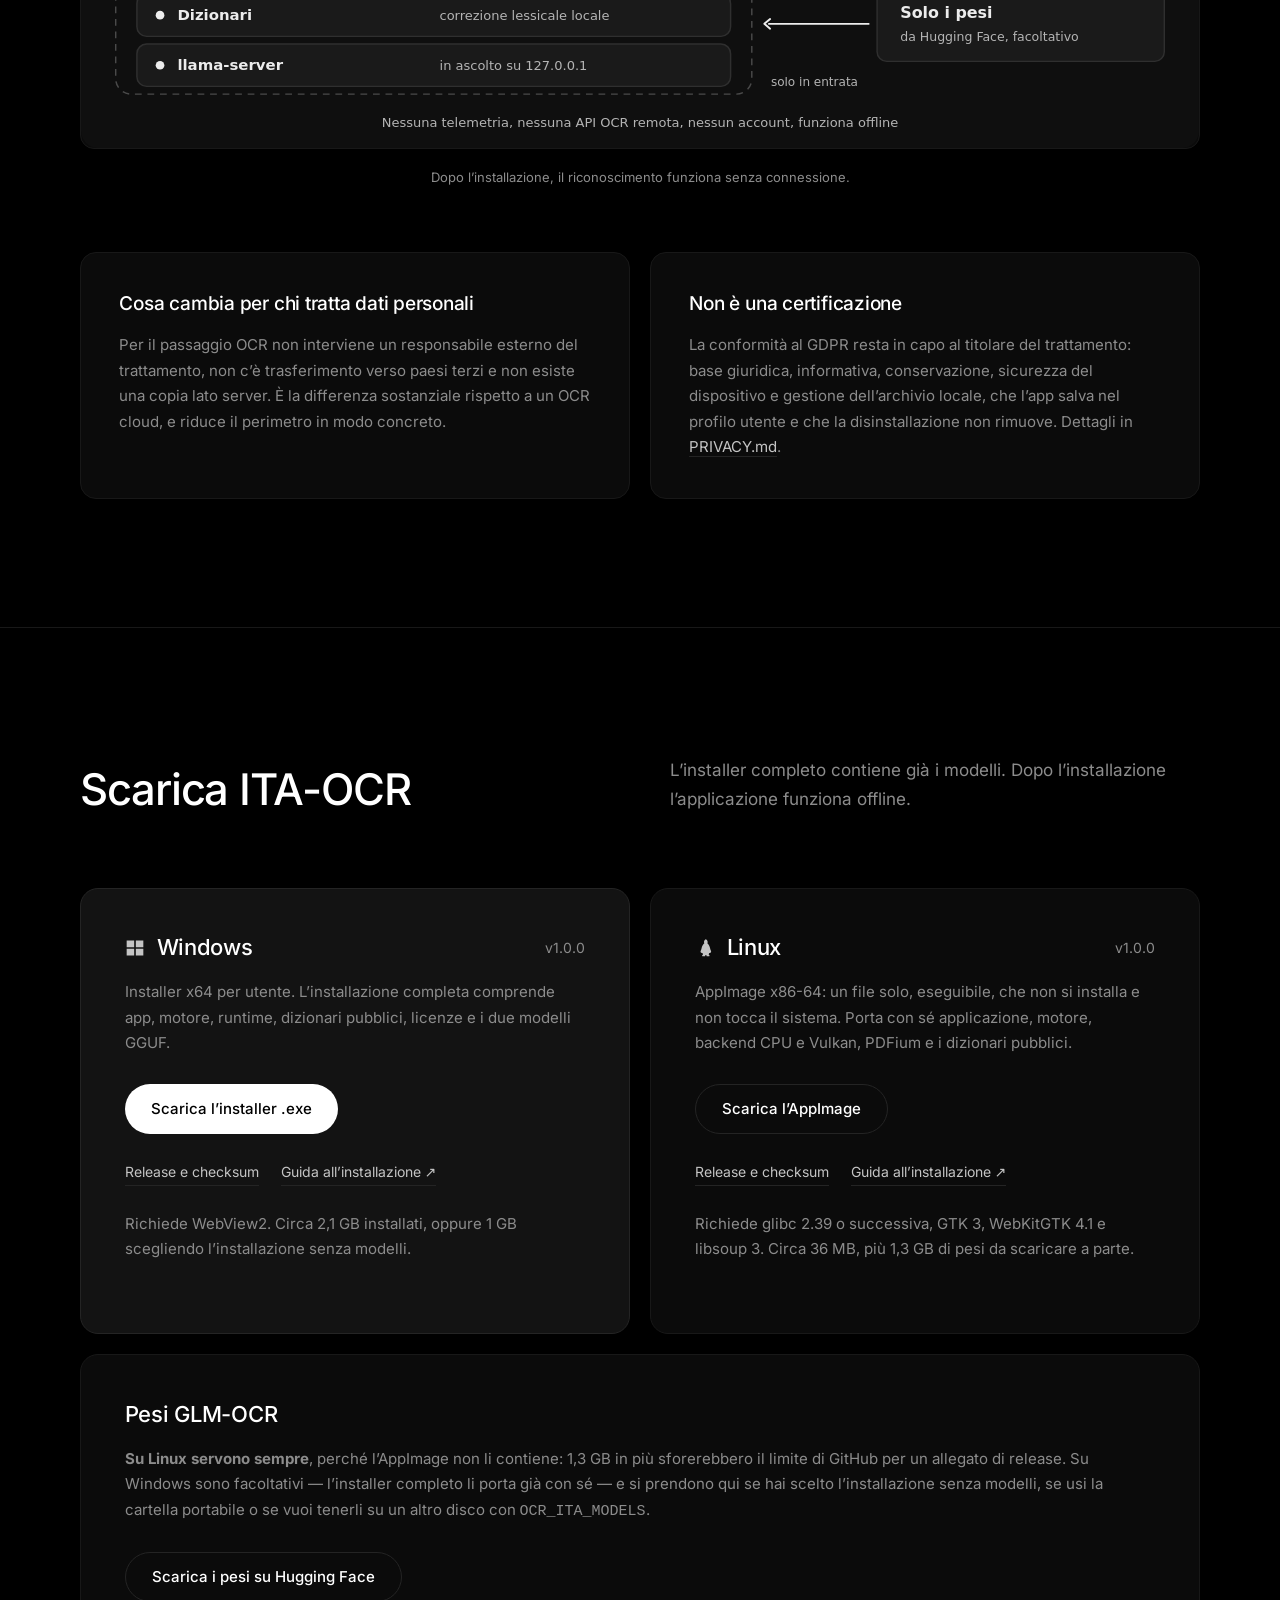
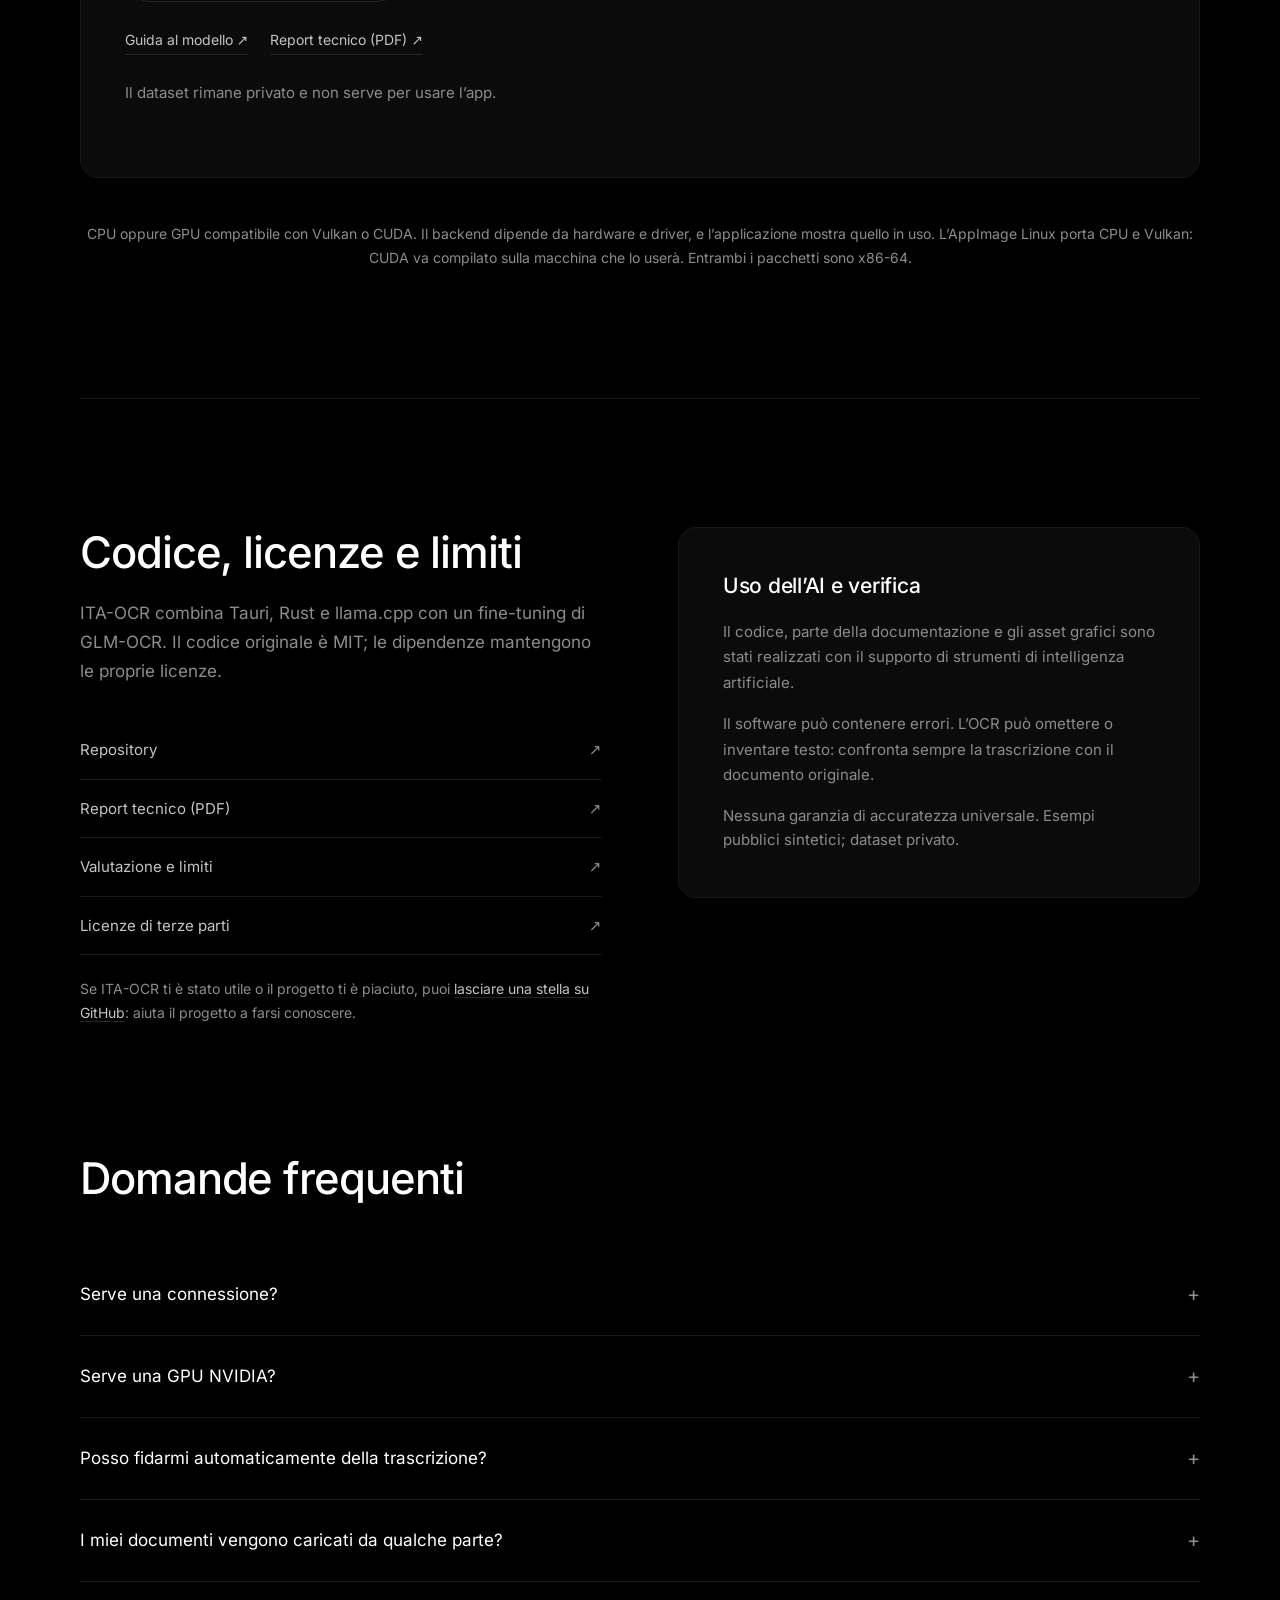
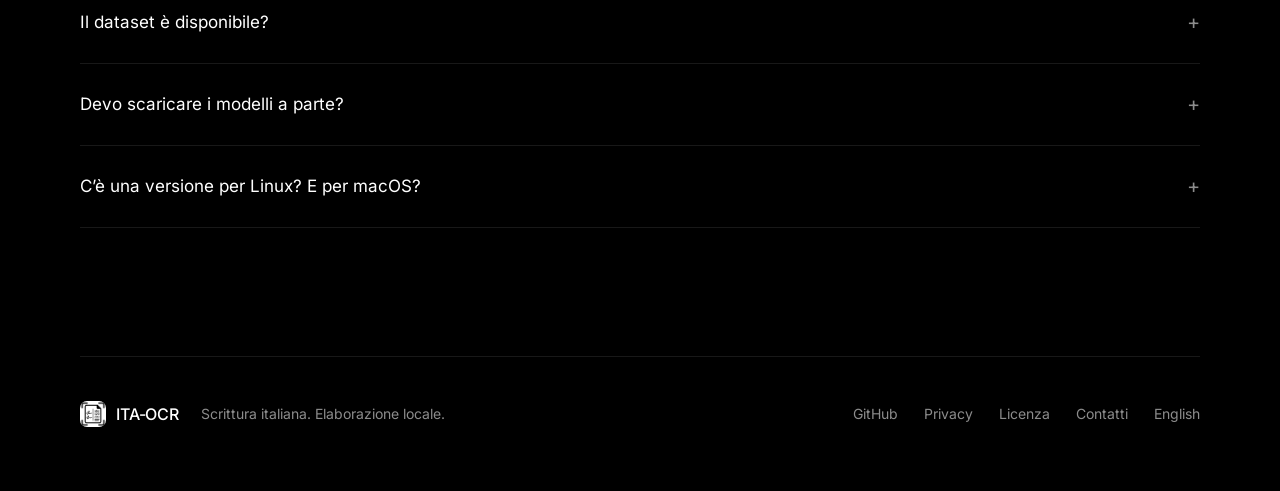
==== commit f25f61fb: "Mette Linux nel sito e nel README, con il report tecnico in evidenza Il sito aveva due schede di dow" ====
--- a/docs/index.html
+++ b/docs/index.html
@@ -3,10 +3,10 @@
 <head>
   <meta charset="utf-8">
   <meta name="viewport" content="width=device-width, initial-scale=1">
-  <meta name="description" content="ITA-OCR trascrive la scrittura italiana sul tuo computer. App Windows, inferenza locale con GLM-OCR, confronto ed esportazione.">
+  <meta name="description" content="ITA-OCR trascrive la scrittura italiana sul tuo computer. App Windows e Linux, inferenza locale con GLM-OCR, confronto ed esportazione.">
   <meta name="theme-color" content="#000000">
   <meta property="og:title" content="ITA-OCR — OCR per la scrittura italiana">
-  <meta property="og:description" content="Applicazione Windows che trascrive la scrittura italiana in locale, con un fine-tuning di GLM-OCR.">
+  <meta property="og:description" content="Applicazione Windows e Linux che trascrive la scrittura italiana in locale, con un fine-tuning di GLM-OCR.">
   <meta property="og:image" content="https://GioOtto.github.io/ITA-OCR/assets/social.png">
   <meta property="og:type" content="website">
   <link rel="canonical" href="https://GioOtto.github.io/ITA-OCR/">
@@ -22,7 +22,7 @@
   <header class="header">
     <a class="brand" href="#" aria-label="ITA-OCR, inizio"><img src="assets/logo.png" width="38" height="38" alt="">ITA-OCR</a>
     <nav aria-label="Navigazione principale"><a href="#come-funziona">Come funziona</a><a href="#caratteristiche">L’app</a><a href="#risultati">Risultati</a><a href="#privacy">Privacy</a><a href="https://github.com/GioOtto/ITA-OCR">GitHub</a><a class="lingua" href="en/" hreflang="en" lang="en">EN</a></nav>
-    <a class="button small" href="#download">Scarica per Windows</a>
+    <a class="button small" href="#download">Scarica</a>
   </header>
   <main id="contenuto">
     <section class="hero wrap">
@@ -86,11 +86,12 @@
     <section class="section download-section" id="download"><div class="wrap">
       <div class="section-heading"><div><h2>Scarica ITA-OCR</h2></div><p>L’installer completo contiene già i modelli. Dopo l’installazione l’applicazione funziona offline.</p></div>
       <div class="download-grid"><article class="download-card primary"><div class="platform"><svg viewBox="0 0 24 24" aria-hidden="true"><path d="M2 3h9v8H2zm11 0h9v8h-9zM2 13h9v8H2zm11 0h9v8h-9z"/></svg><h3>Windows</h3><span class="version">v1.0.0</span></div><p>Installer x64 per utente. L’installazione completa comprende app, motore, runtime, dizionari pubblici, licenze e i due modelli GGUF.</p><a class="button" href="https://github.com/GioOtto/ITA-OCR/releases/latest/download/ITA-OCR-setup_v1.0.0.exe">Scarica l’installer .exe</a><div class="download-links"><a href="https://github.com/GioOtto/ITA-OCR/releases/latest">Release e checksum</a><a href="https://github.com/GioOtto/ITA-OCR/blob/main/docs/it/INSTALLAZIONE.md">Guida all’installazione ↗</a></div><p class="fine-print">Richiede WebView2. Circa 2,1 GB installati, oppure 1 GB scegliendo l’installazione senza modelli.</p></article>
-      <article class="download-card"><h3>Pesi GLM-OCR (facoltativi)</h3><p>Gli stessi due file GGUF che l’installer completo porta già con sé. Prendili qui se hai scelto l’installazione senza modelli, se usi la cartella portabile o se vuoi tenerli su un altro disco con <code>OCR_ITA_MODELS</code>.</p><a class="button outline" href="https://huggingface.co/ueuegio/ITA-OCR">Scarica i pesi su Hugging Face</a><div class="download-links"><a href="https://github.com/GioOtto/ITA-OCR/blob/main/docs/it/MODELLO.md">Guida al modello ↗</a><a href="https://github.com/GioOtto/ITA-OCR/blob/main/docs/assets/ITA-OCR-report-tecnico.pdf">Report tecnico (PDF) ↗</a></div><p class="fine-print">Il dataset rimane privato e non serve per usare l’app.</p></article></div>
-      <p class="system-note">CPU oppure GPU compatibile con Vulkan o CUDA. Il backend dipende da hardware e driver. Questa release distribuisce solo Windows.</p>
+      <article class="download-card"><div class="platform"><svg viewBox="0 0 24 24" aria-hidden="true"><path d="M12 1.6c1.8 0 3.2 1.5 3.2 3.3 0 .6-.1 1.1-.4 1.5 1.7 1.5 2.8 3.7 3.3 6 .2 1.1.5 2 1 2.8.7 1.2 0 2.5-1.4 2.8l-.5.1c-.2.5-.5.9-.9 1.3l1 1.4c.4.5 0 1.2-.6 1.2h-2.2c-.4 0-.8-.4-.8-.8v-.7c-.5.1-1 .1-1.4 0v.7c0 .4-.3.8-.8.8H9.3c-.6 0-1-.7-.6-1.2l1-1.4c-.4-.4-.7-.8-.9-1.3l-.5-.1c-1.4-.3-2.1-1.6-1.4-2.8.5-.8.8-1.7 1-2.8.5-2.3 1.6-4.5 3.3-6-.3-.4-.4-.9-.4-1.5 0-1.8 1.4-3.3 3.2-3.3z"/></svg><h3>Linux</h3><span class="version">v1.0.0</span></div><p>AppImage x86-64: un file solo, eseguibile, che non si installa e non tocca il sistema. Porta con sé applicazione, motore, backend CPU e Vulkan, PDFium e i dizionari pubblici.</p><a class="button outline" href="https://github.com/GioOtto/ITA-OCR/releases/latest/download/ITA-OCR-v1.0.0-x86_64.AppImage">Scarica l’AppImage</a><div class="download-links"><a href="https://github.com/GioOtto/ITA-OCR/releases/latest">Release e checksum</a><a href="https://github.com/GioOtto/ITA-OCR/blob/main/docs/it/INSTALLAZIONE-LINUX.md">Guida all’installazione ↗</a></div><p class="fine-print">Richiede glibc 2.39 o successiva, GTK 3, WebKitGTK 4.1 e libsoup 3. Circa 36 MB, più 1,3 GB di pesi da scaricare a parte.</p></article>
+      <article class="download-card larga"><h3>Pesi GLM-OCR</h3><p><strong>Su Linux servono sempre</strong>, perché l’AppImage non li contiene: 1,3 GB in più sforerebbero il limite di GitHub per un allegato di release. Su Windows sono facoltativi — l’installer completo li porta già con sé — e si prendono qui se hai scelto l’installazione senza modelli, se usi la cartella portabile o se vuoi tenerli su un altro disco con <code>OCR_ITA_MODELS</code>.</p><a class="button outline" href="https://huggingface.co/ueuegio/ITA-OCR">Scarica i pesi su Hugging Face</a><div class="download-links"><a href="https://github.com/GioOtto/ITA-OCR/blob/main/docs/it/MODELLO.md">Guida al modello ↗</a><a href="https://github.com/GioOtto/ITA-OCR/blob/main/docs/assets/ITA-OCR-report-tecnico.pdf">Report tecnico (PDF) ↗</a></div><p class="fine-print">Il dataset rimane privato e non serve per usare l’app.</p></article></div>
+      <p class="system-note">CPU oppure GPU compatibile con Vulkan o CUDA. Il backend dipende da hardware e driver, e l’applicazione mostra quello in uso. L’AppImage Linux porta CPU e Vulkan: CUDA va compilato sulla macchina che lo userà. Entrambi i pacchetti sono x86-64.</p>
     </div></section>
     <section class="section wrap research"><div><h2>Codice, licenze e limiti</h2><p>ITA-OCR combina Tauri, Rust e llama.cpp con un fine-tuning di GLM-OCR. Il codice originale è MIT; le dipendenze mantengono le proprie licenze.</p><div class="resource-links"><a href="https://github.com/GioOtto/ITA-OCR">Repository <span>↗</span></a><a href="https://github.com/GioOtto/ITA-OCR/blob/main/docs/assets/ITA-OCR-report-tecnico.pdf">Report tecnico (PDF) <span>↗</span></a><a href="https://github.com/GioOtto/ITA-OCR/blob/main/docs/it/BENCHMARKS.md">Valutazione e limiti <span>↗</span></a><a href="https://github.com/GioOtto/ITA-OCR/blob/main/docs/it/TERZE-PARTI.md">Licenze di terze parti <span>↗</span></a></div><p class="stella">Se ITA-OCR ti è stato utile o il progetto ti è piaciuto, puoi <a href="https://github.com/GioOtto/ITA-OCR">lasciare una stella su GitHub</a>: aiuta il progetto a farsi conoscere.</p></div><aside class="caveat"><h3>Uso dell’AI e verifica</h3><p>Il codice, parte della documentazione e gli asset grafici sono stati realizzati con il supporto di strumenti di intelligenza artificiale.</p><p>Il software può contenere errori. L’OCR può omettere o inventare testo: confronta sempre la trascrizione con il documento originale.</p><p class="fine-print">Nessuna garanzia di accuratezza universale. Esempi pubblici sintetici; dataset privato.</p></aside></section>
-    <section class="faq wrap"><h2>Domande frequenti</h2><details><summary>Serve una connessione?</summary><p>Per scaricare l’installer sì. Dopo, no: l’app esegue il riconoscimento localmente e funziona offline.</p></details><details><summary>Serve una GPU NVIDIA?</summary><p>No. Il motore può usare Vulkan su GPU compatibili oppure CPU. CUDA è un’opzione per hardware NVIDIA. Le prestazioni dipendono dalla configurazione.</p></details><details><summary>Posso fidarmi automaticamente della trascrizione?</summary><p>No. Scrittura difficile, formule e impaginazioni complesse possono causare errori. L’interfaccia affianca il risultato all’originale proprio per agevolare la verifica.</p></details><details><summary>I miei documenti vengono caricati da qualche parte?</summary><p>No. Il riconoscimento avviene sul computer e il motore ascolta solo sull’indirizzo di loopback. La rete serve a scaricare l’installer, una volta sola.</p></details><details><summary>Il dataset è disponibile?</summary><p>No. Il dataset resta privato e non è incluso in nessun download. Il codice sta su GitHub e i pesi anche su Hugging Face; il dataset da nessuna parte.</p></details><details><summary>Devo scaricare i modelli a parte?</summary><p>No, non con l’installazione completa: i due file GGUF sono già dentro l’installer e l’app li trova da sola al primo avvio. Servono a parte solo se scegli l’installazione leggera, se usi la cartella portabile o se preferisci tenerli altrove.</p></details></section>
+    <section class="faq wrap"><h2>Domande frequenti</h2><details><summary>Serve una connessione?</summary><p>Per scaricare l’installer sì. Dopo, no: l’app esegue il riconoscimento localmente e funziona offline.</p></details><details><summary>Serve una GPU NVIDIA?</summary><p>No. Il motore può usare Vulkan su GPU compatibili oppure CPU. CUDA è un’opzione per hardware NVIDIA. Le prestazioni dipendono dalla configurazione.</p></details><details><summary>Posso fidarmi automaticamente della trascrizione?</summary><p>No. Scrittura difficile, formule e impaginazioni complesse possono causare errori. L’interfaccia affianca il risultato all’originale proprio per agevolare la verifica.</p></details><details><summary>I miei documenti vengono caricati da qualche parte?</summary><p>No. Il riconoscimento avviene sul computer e il motore ascolta solo sull’indirizzo di loopback. La rete serve a scaricare l’installer, una volta sola.</p></details><details><summary>Il dataset è disponibile?</summary><p>No. Il dataset resta privato e non è incluso in nessun download. Il codice sta su GitHub e i pesi anche su Hugging Face; il dataset da nessuna parte.</p></details><details><summary>Devo scaricare i modelli a parte?</summary><p>Su Windows no, non con l’installazione completa: i due file GGUF sono già dentro l’installer e l’app li trova da sola al primo avvio. Servono a parte se scegli l’installazione leggera, se usi la cartella portabile o se preferisci tenerli altrove. Su Linux servono sempre: l’AppImage non li contiene, e vanno messi in una cartella <code>models</code> accanto ad essa.</p></details><details><summary>C’è una versione per Linux? E per macOS?</summary><p>Per Linux sì: un’AppImage x86-64, che non si installa e non tocca il sistema. Richiede glibc 2.39 o successiva e le librerie GTK 3, WebKitGTK 4.1 e libsoup 3 della distribuzione. Per macOS no, e non è pianificata.</p></details></section>
   </main>
   <footer class="footer wrap"><a class="brand" href="#"><img src="assets/logo.png" alt="" width="32" height="32">ITA-OCR</a><p>Scrittura italiana. Elaborazione locale.</p><nav aria-label="Risorse"><a href="https://github.com/GioOtto/ITA-OCR">GitHub</a><a href="https://github.com/GioOtto/ITA-OCR/blob/main/docs/it/PRIVACY.md">Privacy</a><a href="https://github.com/GioOtto/ITA-OCR/blob/main/LICENSE">Licenza</a><a href="mailto:giorgio.ottoboni@proton.me">Contatti</a><a href="en/" hreflang="en" lang="en">English</a></nav></footer>
 </body>
--- a/docs/style.css
+++ b/docs/style.css
@@ -177,6 +177,8 @@
 .download-card > h3 { font-size: 22px; margin-bottom: 16px; }
 .download-card > p { color: var(--tenue); font-size: 15px; margin-bottom: 28px; }
 .download-card .button { align-self: flex-start; }
+/* I pesi non sono una piattaforma: stanno sotto le due, per intero. */
+.download-card.larga { grid-column: 1 / -1; }
 .download-links { display: flex; flex-wrap: wrap; gap: 22px; margin-top: 26px; }
 .download-links a { font-size: 14px; color: var(--chiaro); border-bottom: 1px solid var(--linea); padding-bottom: 2px; }
 .download-links a:hover { color: var(--testo); }
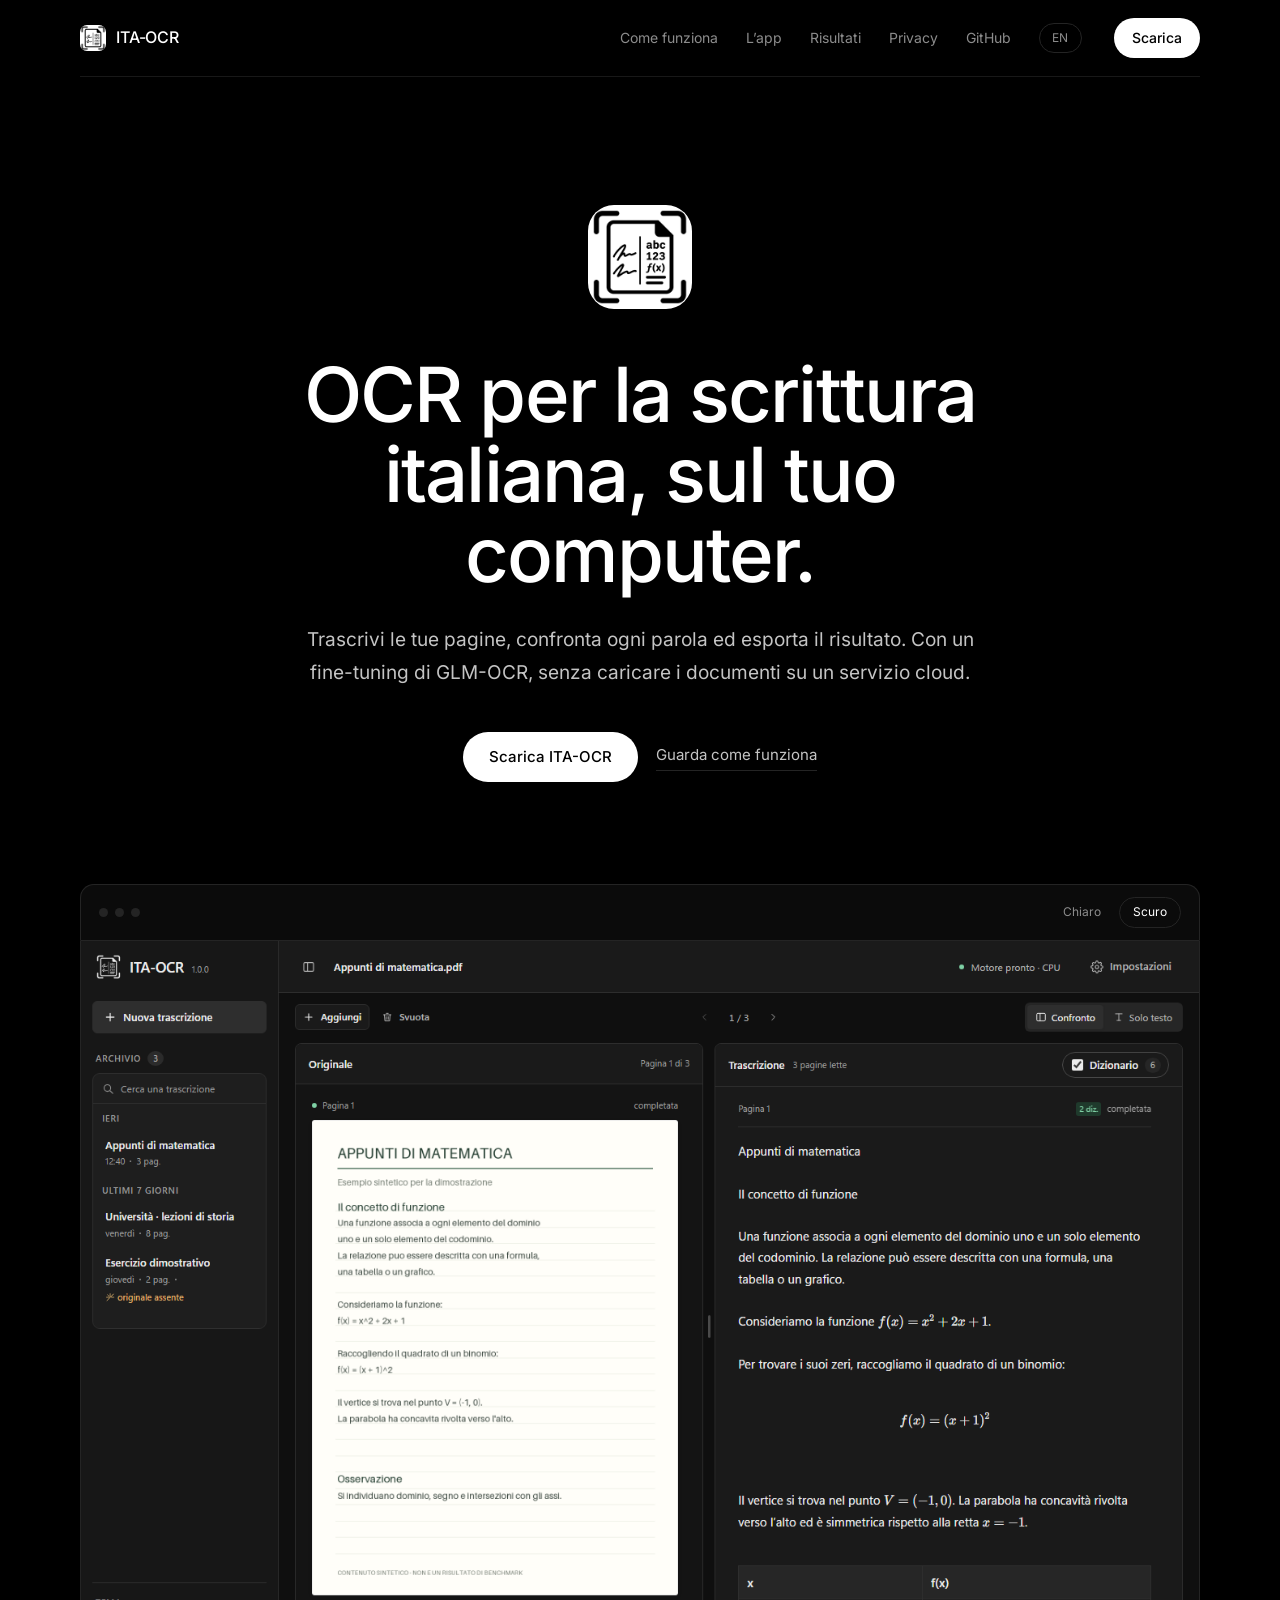
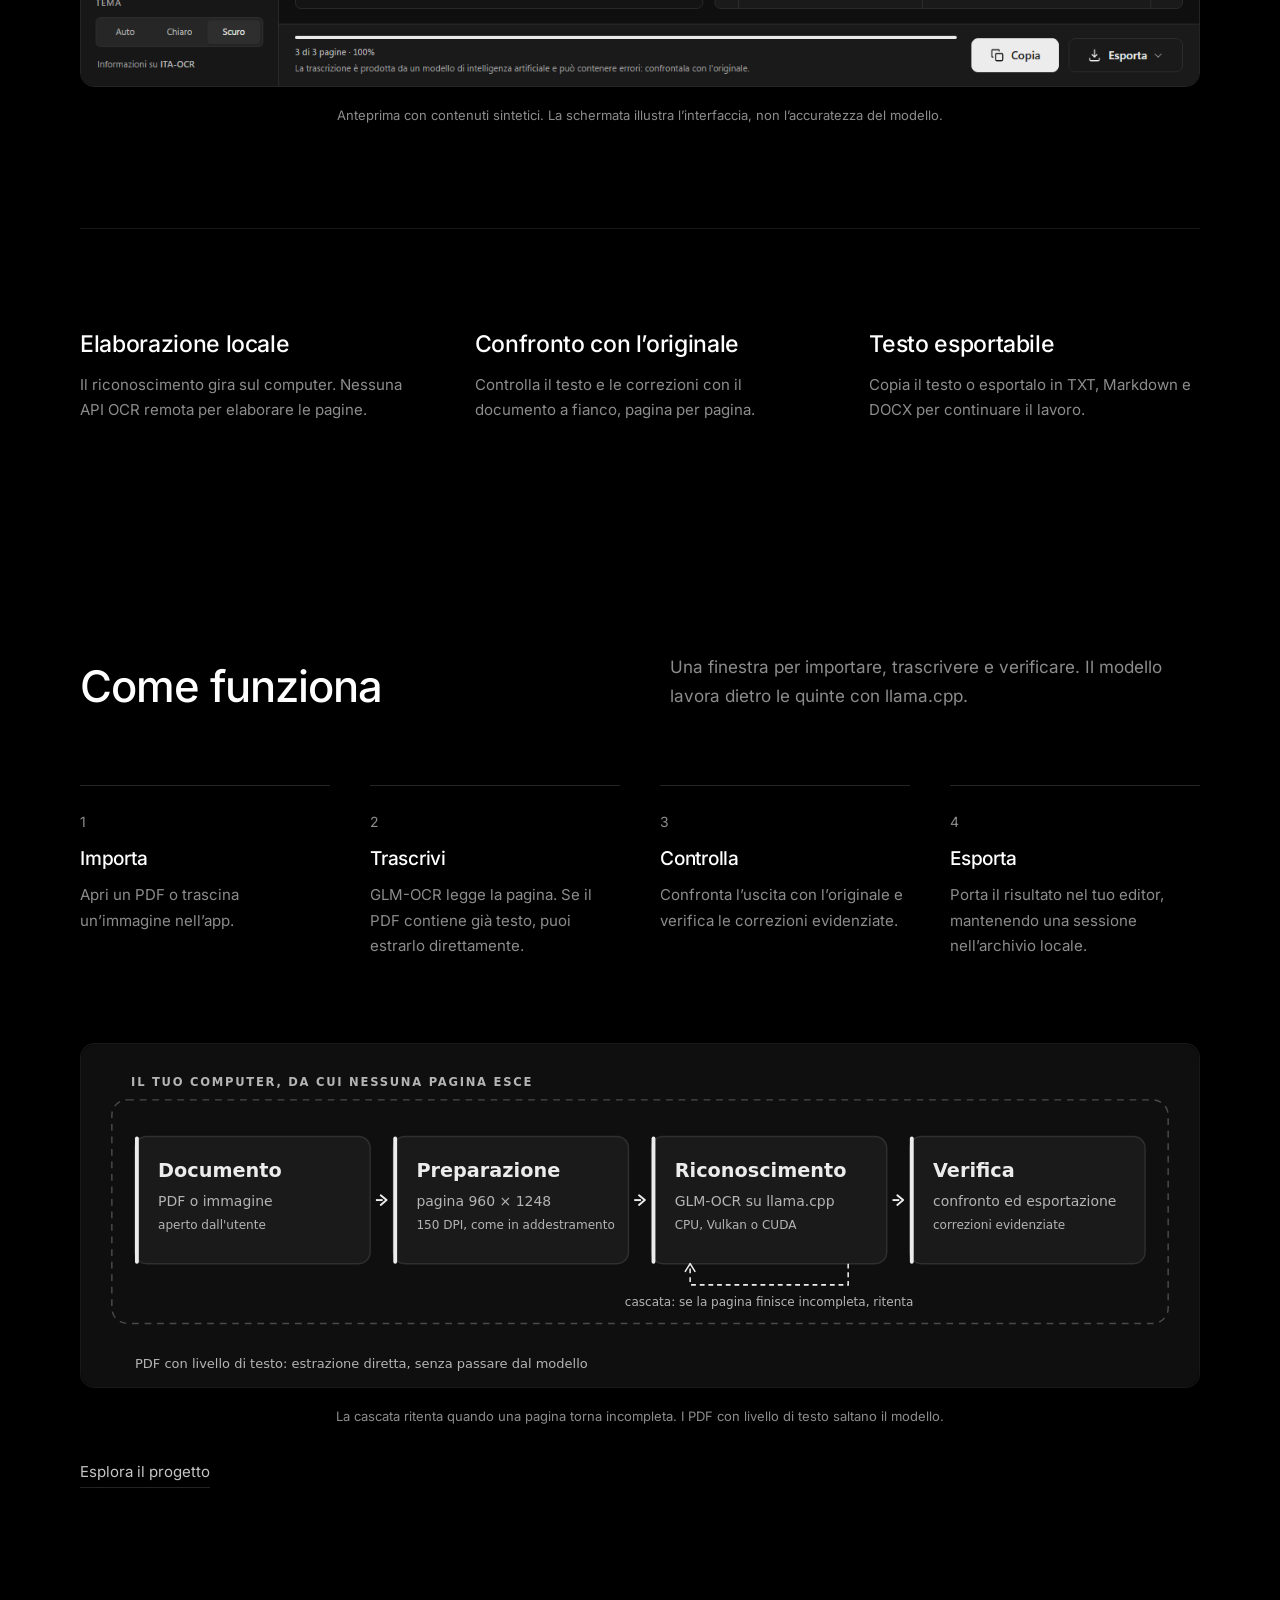
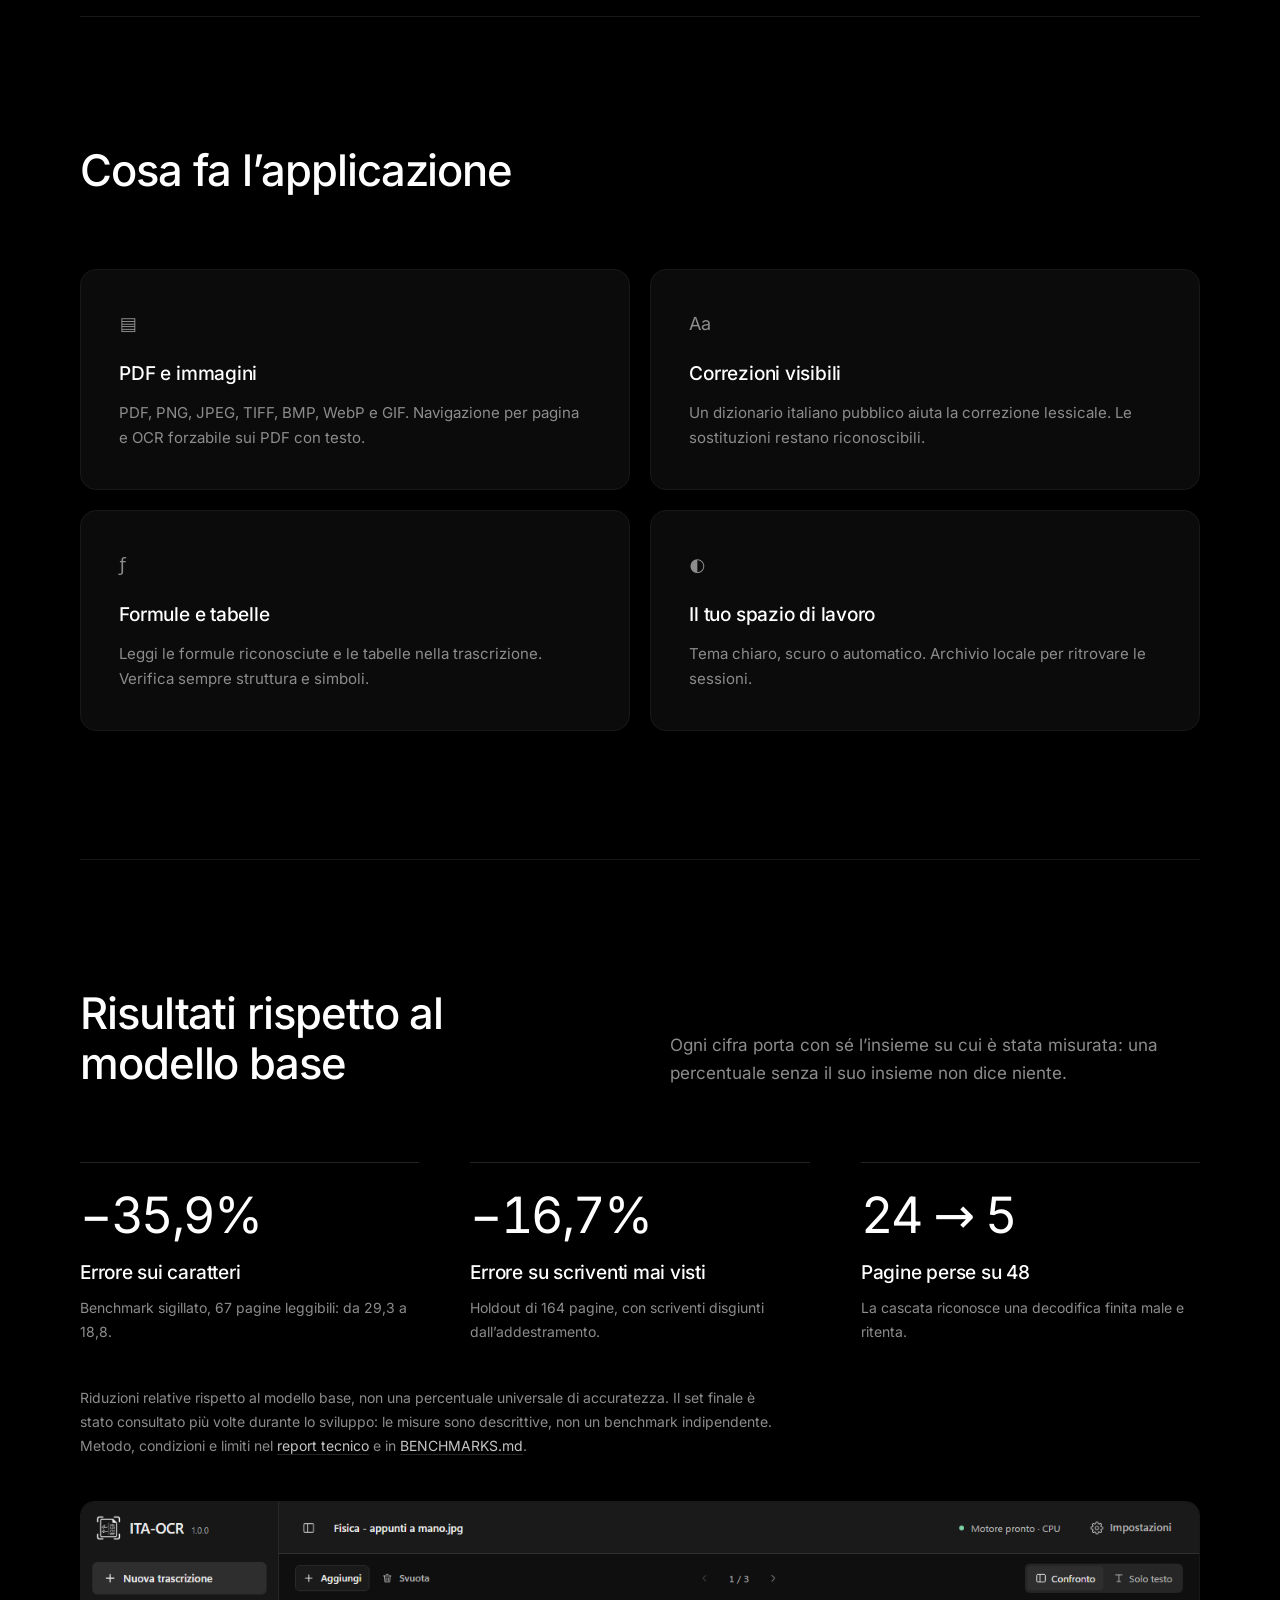
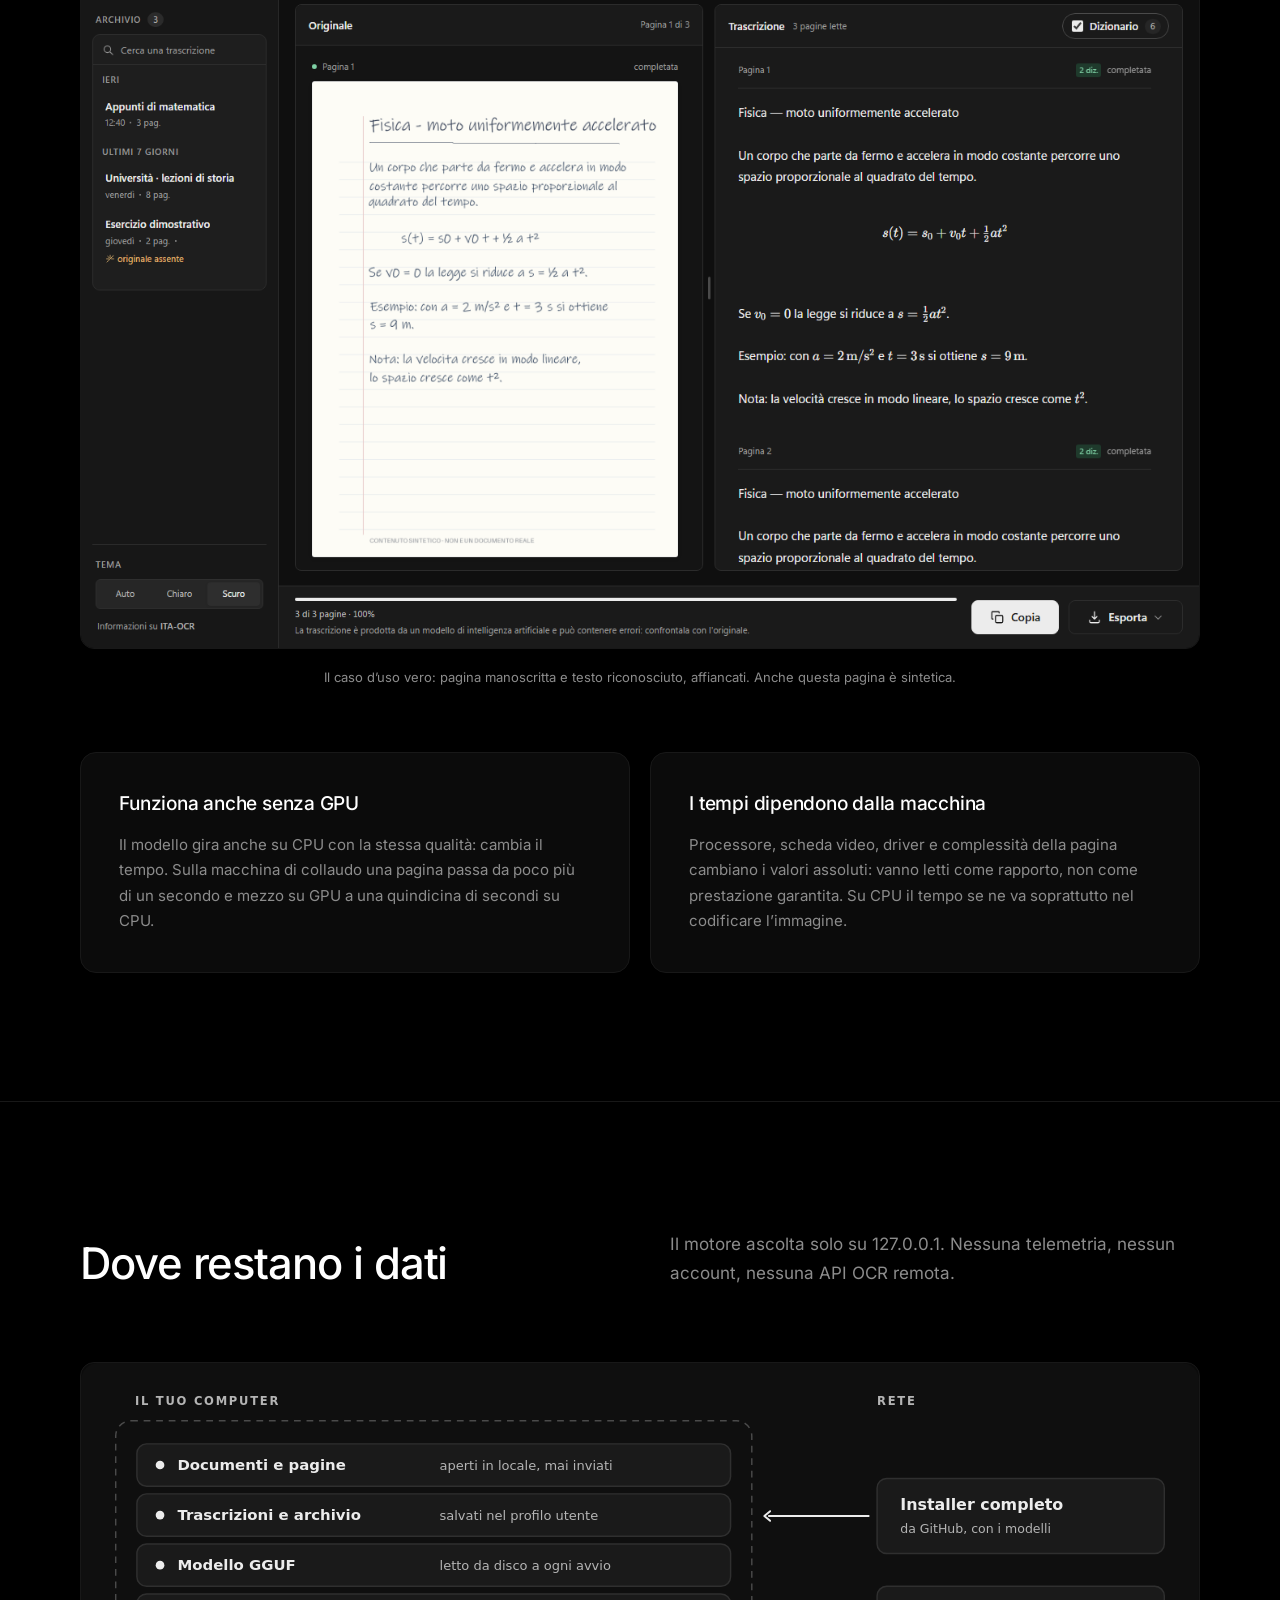
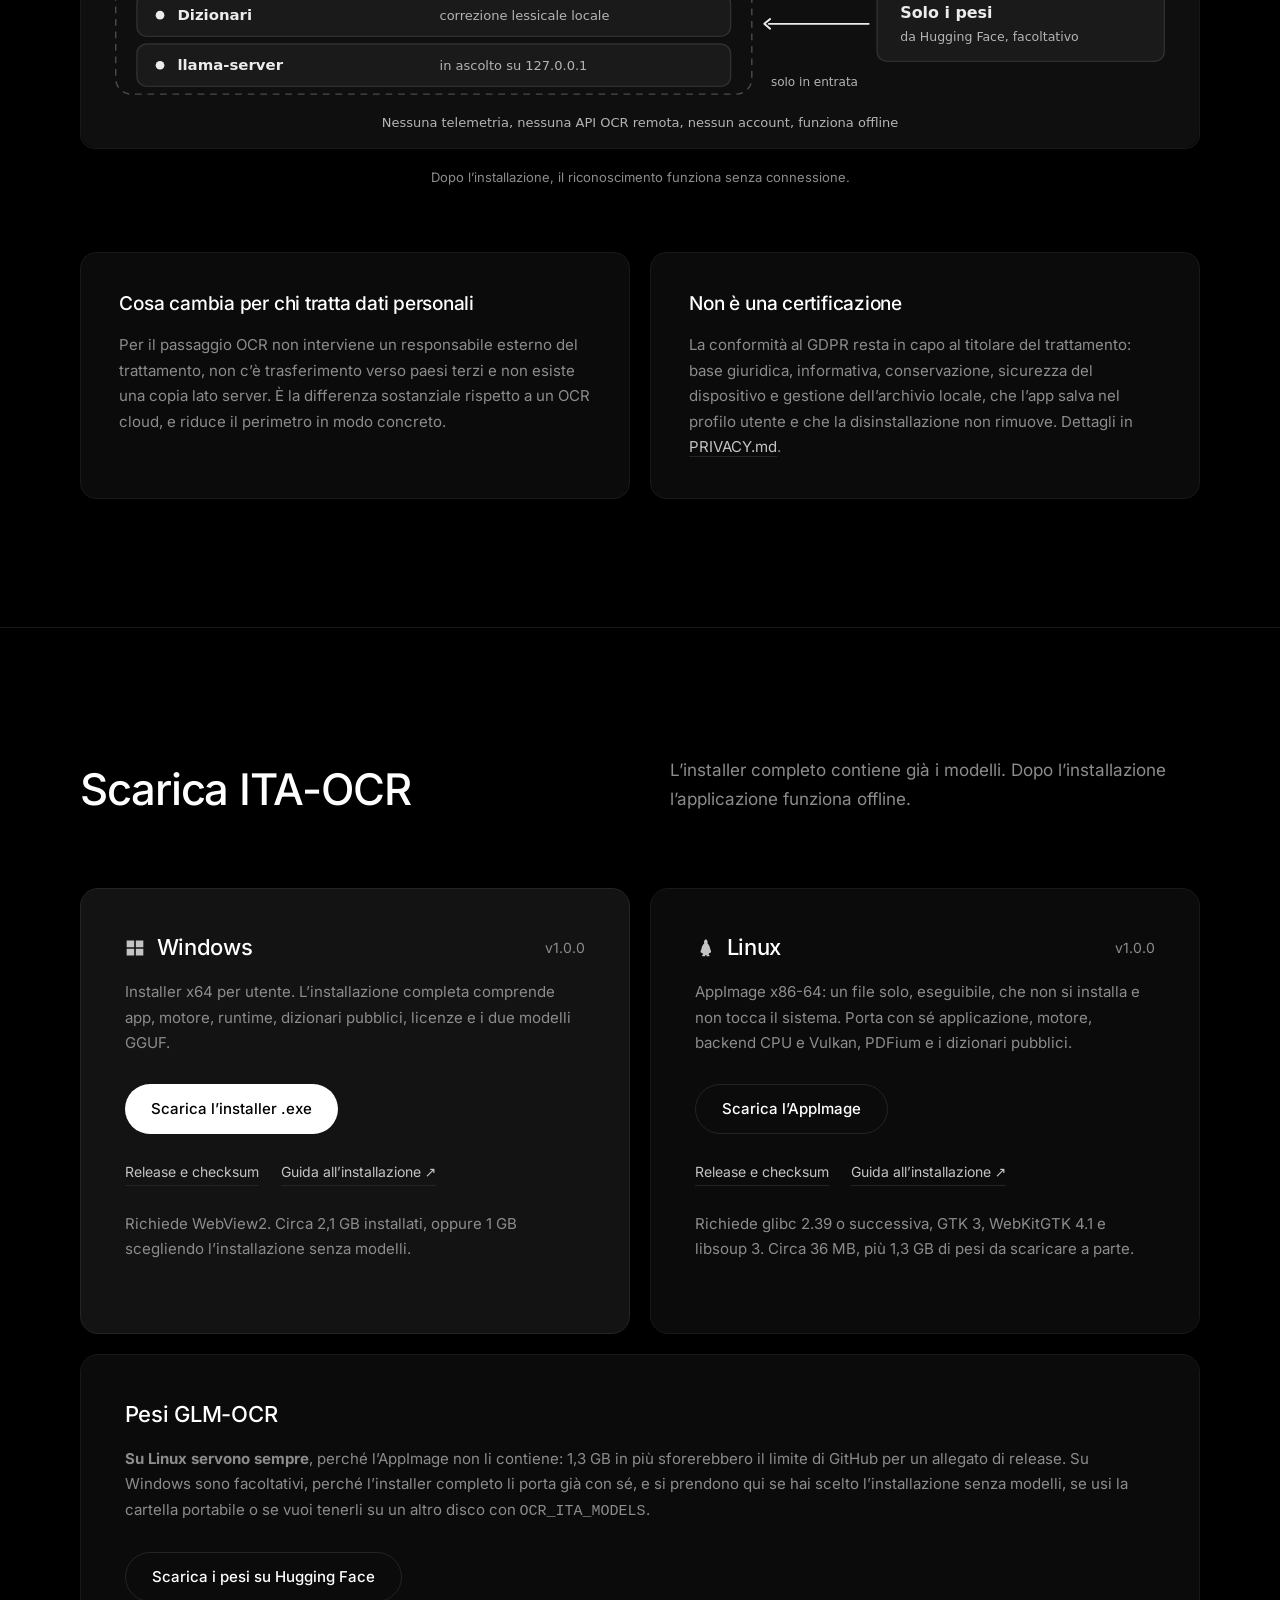
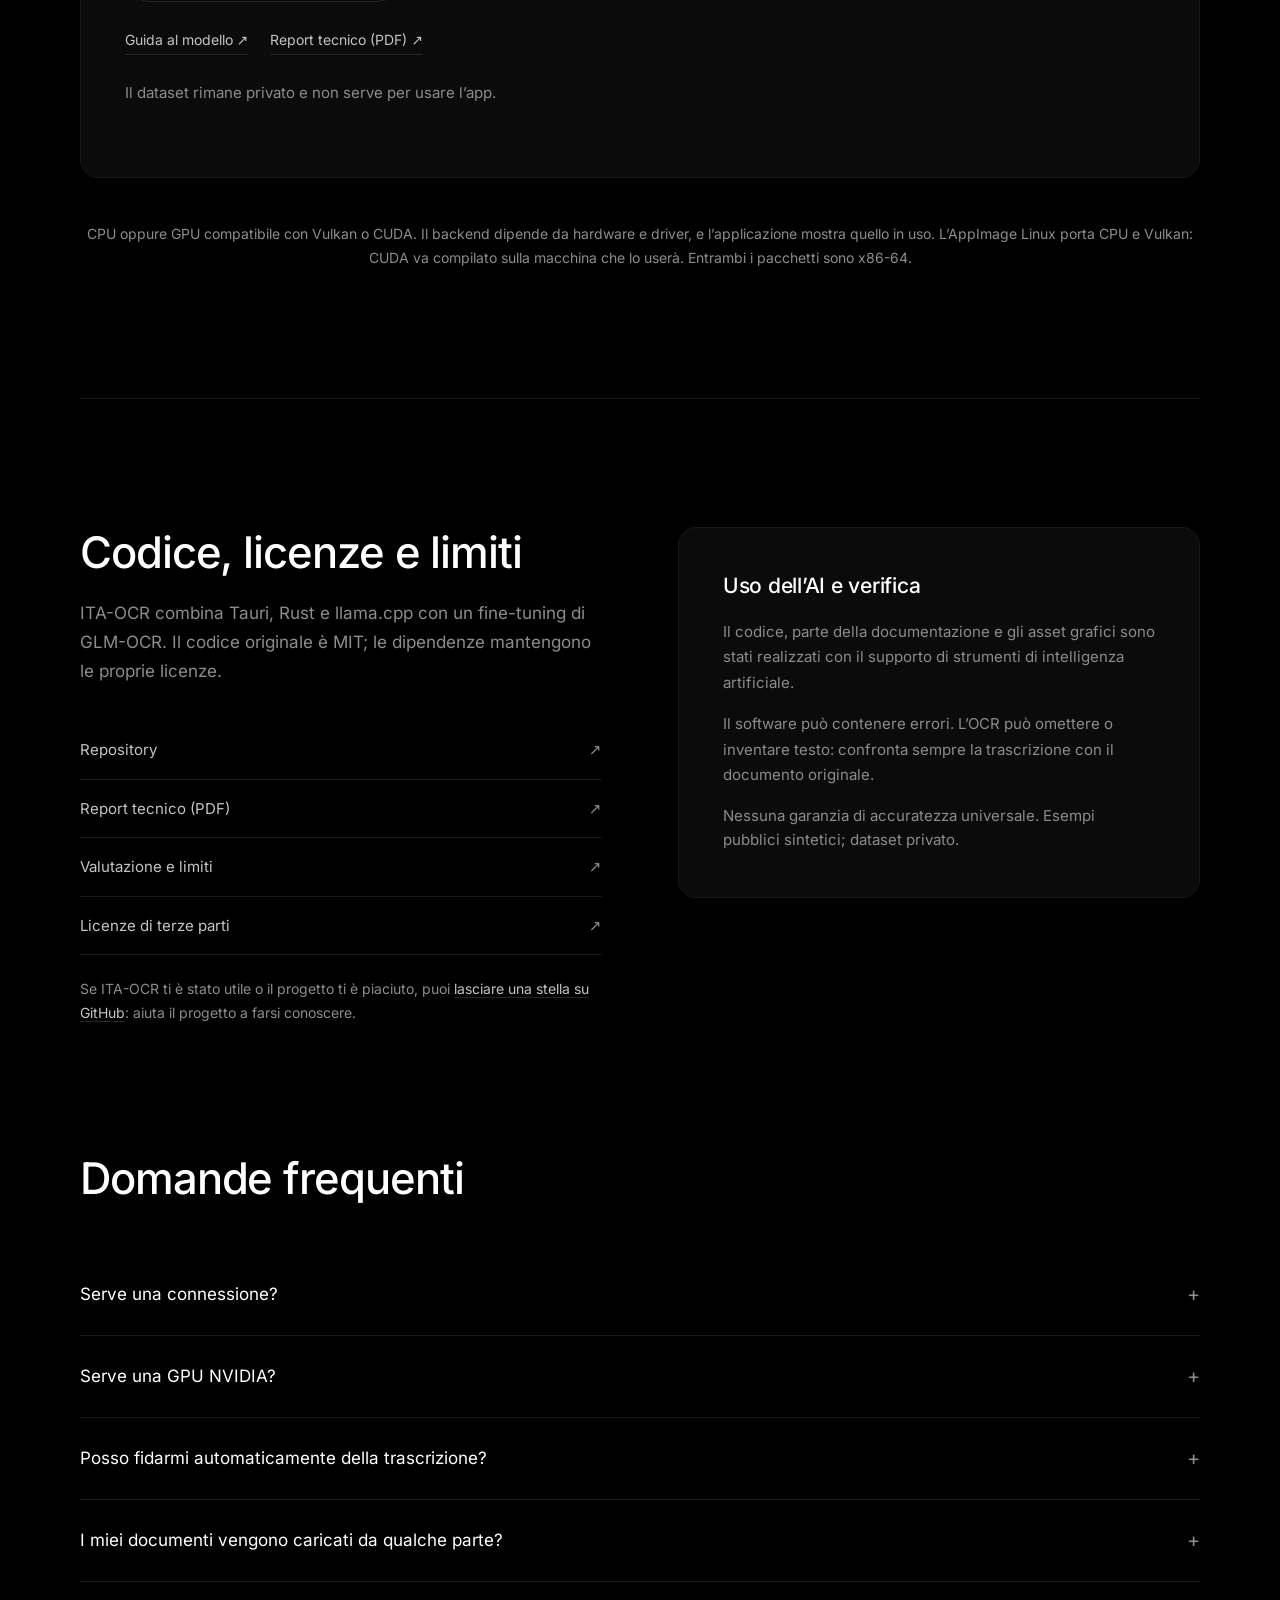
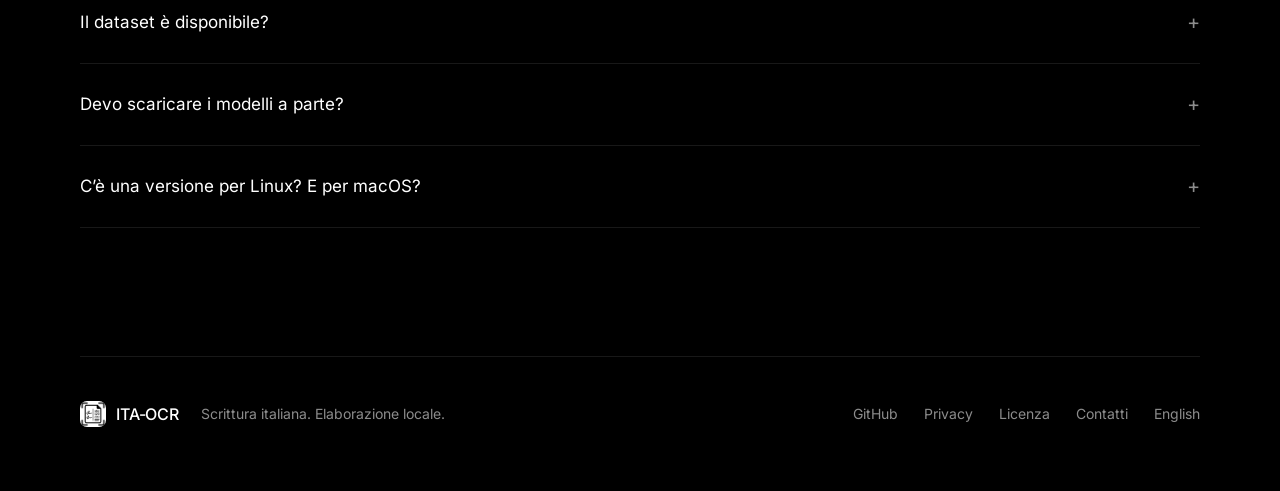
==== commit c3226475: "Toglie i trattini lunghi da testi, documentazione e sito Riscritte le frasi che li usavano, non sost" ====
--- a/docs/index.html
+++ b/docs/index.html
@@ -5,7 +5,7 @@
   <meta name="viewport" content="width=device-width, initial-scale=1">
   <meta name="description" content="ITA-OCR trascrive la scrittura italiana sul tuo computer. App Windows e Linux, inferenza locale con GLM-OCR, confronto ed esportazione.">
   <meta name="theme-color" content="#000000">
-  <meta property="og:title" content="ITA-OCR — OCR per la scrittura italiana">
+  <meta property="og:title" content="ITA-OCR: OCR per la scrittura italiana">
   <meta property="og:description" content="Applicazione Windows e Linux che trascrive la scrittura italiana in locale, con un fine-tuning di GLM-OCR.">
   <meta property="og:image" content="https://GioOtto.github.io/ITA-OCR/assets/social.png">
   <meta property="og:type" content="website">
@@ -14,7 +14,7 @@
   <link rel="alternate" hreflang="en" href="https://GioOtto.github.io/ITA-OCR/en/">
   <link rel="icon" type="image/png" href="assets/logo.png">
   <link rel="stylesheet" href="style.css">
-  <title>ITA-OCR — OCR per la scrittura italiana</title>
+  <title>ITA-OCR: OCR per la scrittura italiana</title>
   <script src="site.js" defer></script>
 </head>
 <body>
@@ -87,7 +87,7 @@
       <div class="section-heading"><div><h2>Scarica ITA-OCR</h2></div><p>L’installer completo contiene già i modelli. Dopo l’installazione l’applicazione funziona offline.</p></div>
       <div class="download-grid"><article class="download-card primary"><div class="platform"><svg viewBox="0 0 24 24" aria-hidden="true"><path d="M2 3h9v8H2zm11 0h9v8h-9zM2 13h9v8H2zm11 0h9v8h-9z"/></svg><h3>Windows</h3><span class="version">v1.0.0</span></div><p>Installer x64 per utente. L’installazione completa comprende app, motore, runtime, dizionari pubblici, licenze e i due modelli GGUF.</p><a class="button" href="https://github.com/GioOtto/ITA-OCR/releases/latest/download/ITA-OCR-setup_v1.0.0.exe">Scarica l’installer .exe</a><div class="download-links"><a href="https://github.com/GioOtto/ITA-OCR/releases/latest">Release e checksum</a><a href="https://github.com/GioOtto/ITA-OCR/blob/main/docs/it/INSTALLAZIONE.md">Guida all’installazione ↗</a></div><p class="fine-print">Richiede WebView2. Circa 2,1 GB installati, oppure 1 GB scegliendo l’installazione senza modelli.</p></article>
       <article class="download-card"><div class="platform"><svg viewBox="0 0 24 24" aria-hidden="true"><path d="M12 1.6c1.8 0 3.2 1.5 3.2 3.3 0 .6-.1 1.1-.4 1.5 1.7 1.5 2.8 3.7 3.3 6 .2 1.1.5 2 1 2.8.7 1.2 0 2.5-1.4 2.8l-.5.1c-.2.5-.5.9-.9 1.3l1 1.4c.4.5 0 1.2-.6 1.2h-2.2c-.4 0-.8-.4-.8-.8v-.7c-.5.1-1 .1-1.4 0v.7c0 .4-.3.8-.8.8H9.3c-.6 0-1-.7-.6-1.2l1-1.4c-.4-.4-.7-.8-.9-1.3l-.5-.1c-1.4-.3-2.1-1.6-1.4-2.8.5-.8.8-1.7 1-2.8.5-2.3 1.6-4.5 3.3-6-.3-.4-.4-.9-.4-1.5 0-1.8 1.4-3.3 3.2-3.3z"/></svg><h3>Linux</h3><span class="version">v1.0.0</span></div><p>AppImage x86-64: un file solo, eseguibile, che non si installa e non tocca il sistema. Porta con sé applicazione, motore, backend CPU e Vulkan, PDFium e i dizionari pubblici.</p><a class="button outline" href="https://github.com/GioOtto/ITA-OCR/releases/latest/download/ITA-OCR-v1.0.0-x86_64.AppImage">Scarica l’AppImage</a><div class="download-links"><a href="https://github.com/GioOtto/ITA-OCR/releases/latest">Release e checksum</a><a href="https://github.com/GioOtto/ITA-OCR/blob/main/docs/it/INSTALLAZIONE-LINUX.md">Guida all’installazione ↗</a></div><p class="fine-print">Richiede glibc 2.39 o successiva, GTK 3, WebKitGTK 4.1 e libsoup 3. Circa 36 MB, più 1,3 GB di pesi da scaricare a parte.</p></article>
-      <article class="download-card larga"><h3>Pesi GLM-OCR</h3><p><strong>Su Linux servono sempre</strong>, perché l’AppImage non li contiene: 1,3 GB in più sforerebbero il limite di GitHub per un allegato di release. Su Windows sono facoltativi — l’installer completo li porta già con sé — e si prendono qui se hai scelto l’installazione senza modelli, se usi la cartella portabile o se vuoi tenerli su un altro disco con <code>OCR_ITA_MODELS</code>.</p><a class="button outline" href="https://huggingface.co/ueuegio/ITA-OCR">Scarica i pesi su Hugging Face</a><div class="download-links"><a href="https://github.com/GioOtto/ITA-OCR/blob/main/docs/it/MODELLO.md">Guida al modello ↗</a><a href="https://github.com/GioOtto/ITA-OCR/blob/main/docs/assets/ITA-OCR-report-tecnico.pdf">Report tecnico (PDF) ↗</a></div><p class="fine-print">Il dataset rimane privato e non serve per usare l’app.</p></article></div>
+      <article class="download-card larga"><h3>Pesi GLM-OCR</h3><p><strong>Su Linux servono sempre</strong>, perché l’AppImage non li contiene: 1,3 GB in più sforerebbero il limite di GitHub per un allegato di release. Su Windows sono facoltativi, perché l’installer completo li porta già con sé, e si prendono qui se hai scelto l’installazione senza modelli, se usi la cartella portabile o se vuoi tenerli su un altro disco con <code>OCR_ITA_MODELS</code>.</p><a class="button outline" href="https://huggingface.co/ueuegio/ITA-OCR">Scarica i pesi su Hugging Face</a><div class="download-links"><a href="https://github.com/GioOtto/ITA-OCR/blob/main/docs/it/MODELLO.md">Guida al modello ↗</a><a href="https://github.com/GioOtto/ITA-OCR/blob/main/docs/assets/ITA-OCR-report-tecnico.pdf">Report tecnico (PDF) ↗</a></div><p class="fine-print">Il dataset rimane privato e non serve per usare l’app.</p></article></div>
       <p class="system-note">CPU oppure GPU compatibile con Vulkan o CUDA. Il backend dipende da hardware e driver, e l’applicazione mostra quello in uso. L’AppImage Linux porta CPU e Vulkan: CUDA va compilato sulla macchina che lo userà. Entrambi i pacchetti sono x86-64.</p>
     </div></section>
     <section class="section wrap research"><div><h2>Codice, licenze e limiti</h2><p>ITA-OCR combina Tauri, Rust e llama.cpp con un fine-tuning di GLM-OCR. Il codice originale è MIT; le dipendenze mantengono le proprie licenze.</p><div class="resource-links"><a href="https://github.com/GioOtto/ITA-OCR">Repository <span>↗</span></a><a href="https://github.com/GioOtto/ITA-OCR/blob/main/docs/assets/ITA-OCR-report-tecnico.pdf">Report tecnico (PDF) <span>↗</span></a><a href="https://github.com/GioOtto/ITA-OCR/blob/main/docs/it/BENCHMARKS.md">Valutazione e limiti <span>↗</span></a><a href="https://github.com/GioOtto/ITA-OCR/blob/main/docs/it/TERZE-PARTI.md">Licenze di terze parti <span>↗</span></a></div><p class="stella">Se ITA-OCR ti è stato utile o il progetto ti è piaciuto, puoi <a href="https://github.com/GioOtto/ITA-OCR">lasciare una stella su GitHub</a>: aiuta il progetto a farsi conoscere.</p></div><aside class="caveat"><h3>Uso dell’AI e verifica</h3><p>Il codice, parte della documentazione e gli asset grafici sono stati realizzati con il supporto di strumenti di intelligenza artificiale.</p><p>Il software può contenere errori. L’OCR può omettere o inventare testo: confronta sempre la trascrizione con il documento originale.</p><p class="fine-print">Nessuna garanzia di accuratezza universale. Esempi pubblici sintetici; dataset privato.</p></aside></section>
--- a/docs/style.css
+++ b/docs/style.css
@@ -1,6 +1,6 @@
 @charset "UTF-8";
 
-/* ITA-OCR — foglio di stile del sito.
+/* ITA-OCR: foglio di stile del sito.
 
    Un solo carattere per tutta la pagina, fondo nero, nessun colore d'accento:
    come nell'applicazione, l'accento è l'inchiostro. Il carattere è ospitato
